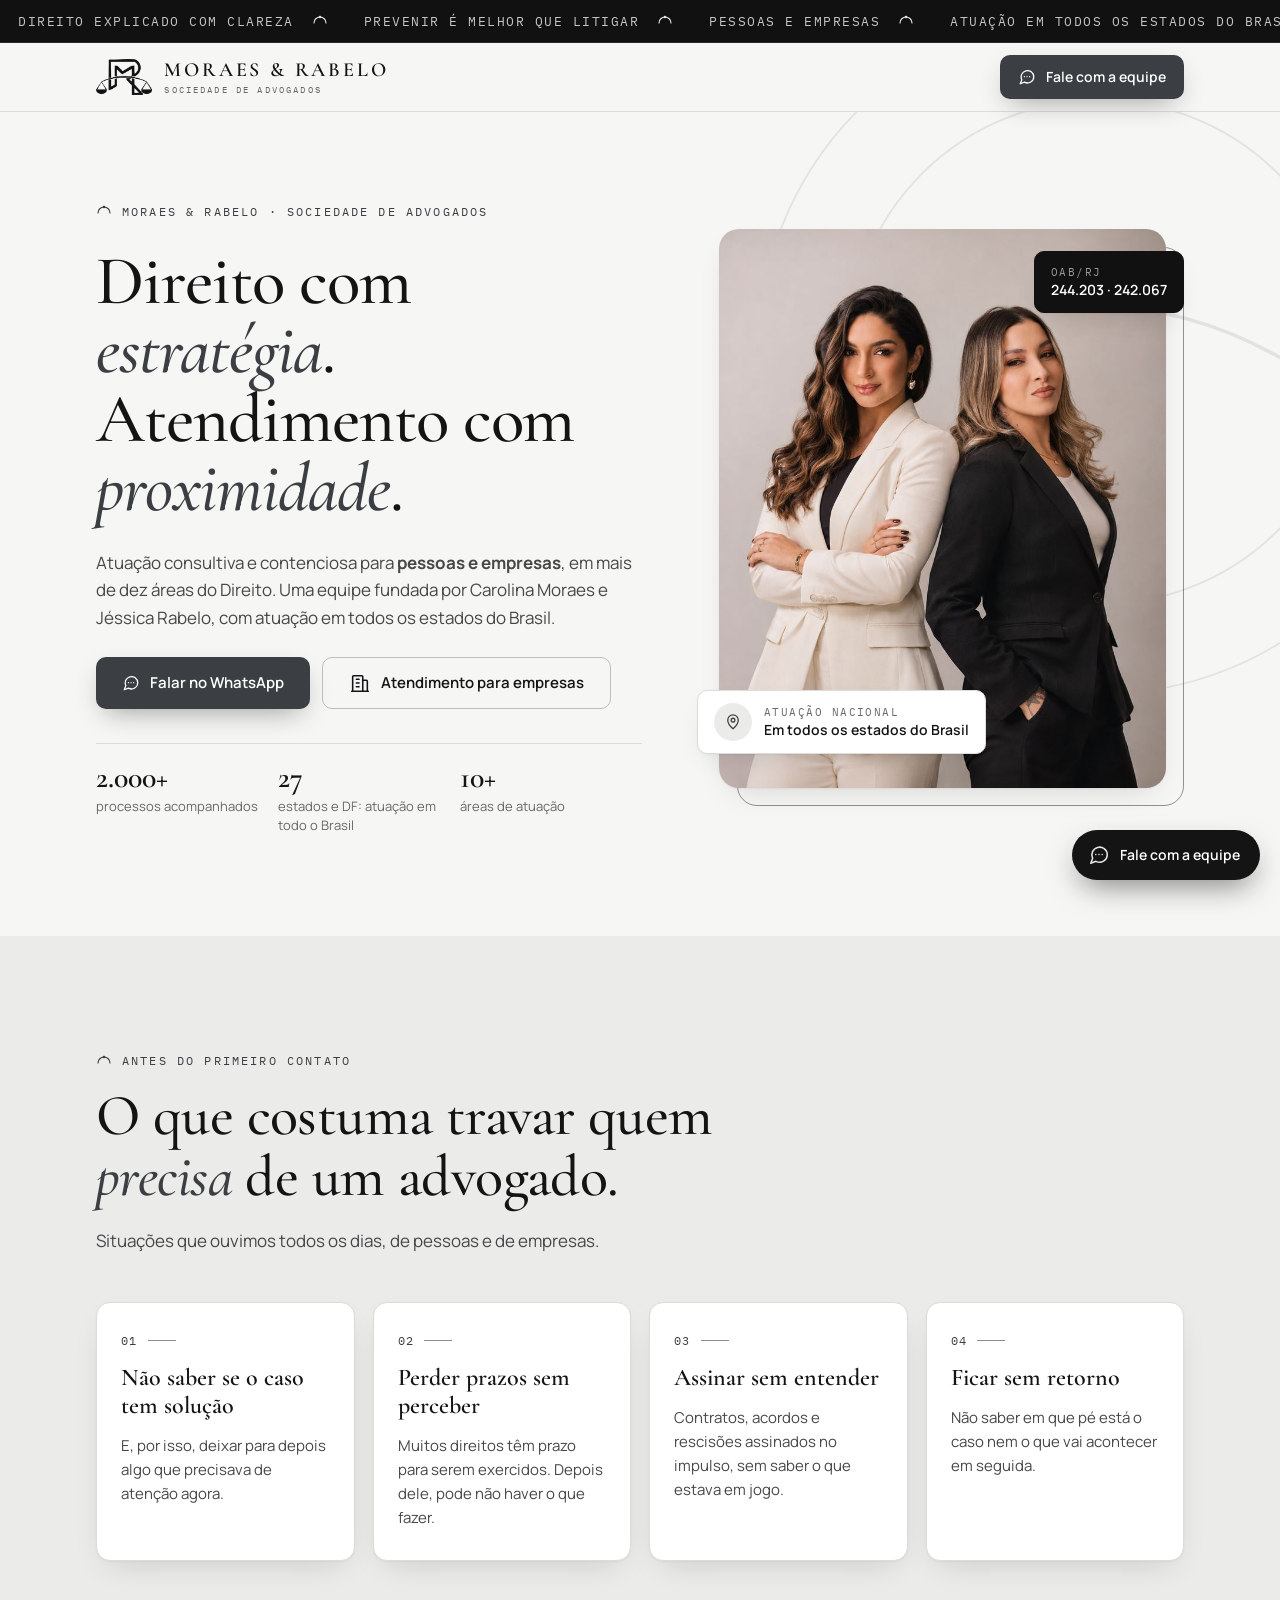
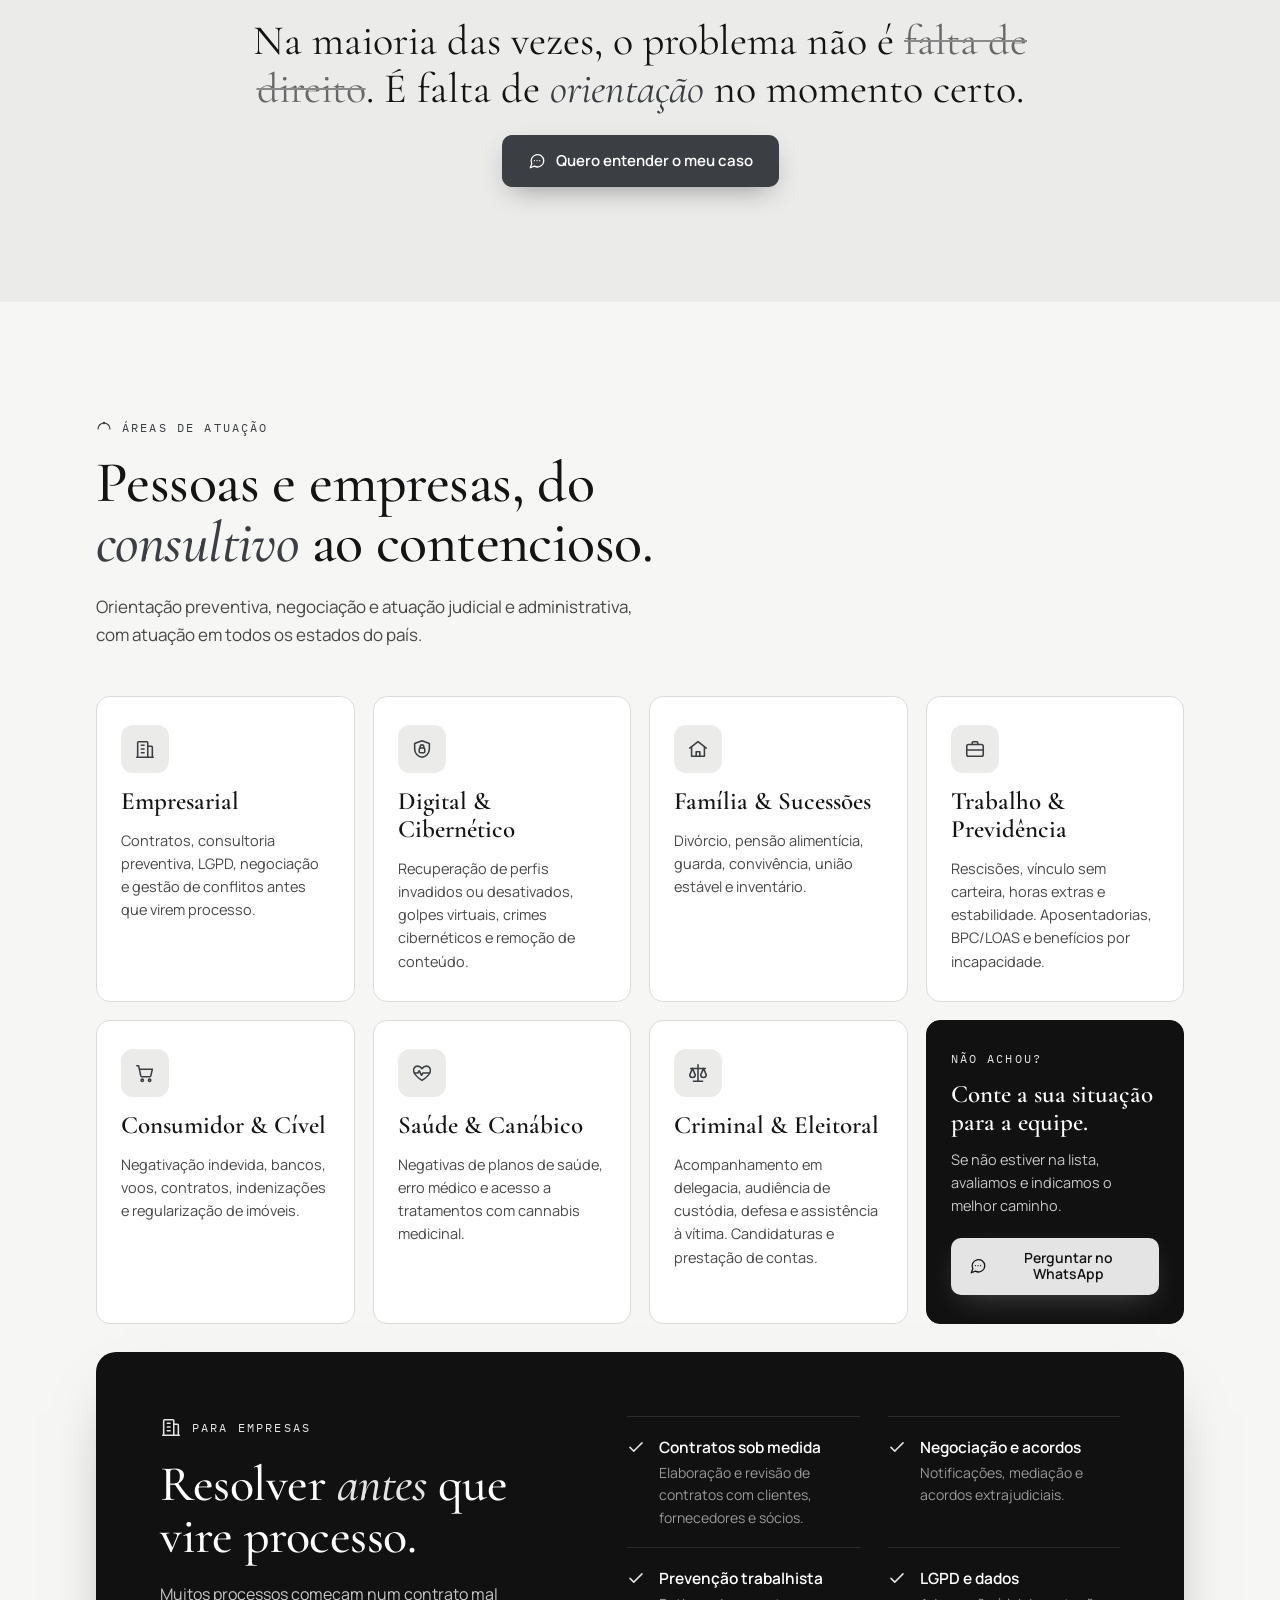
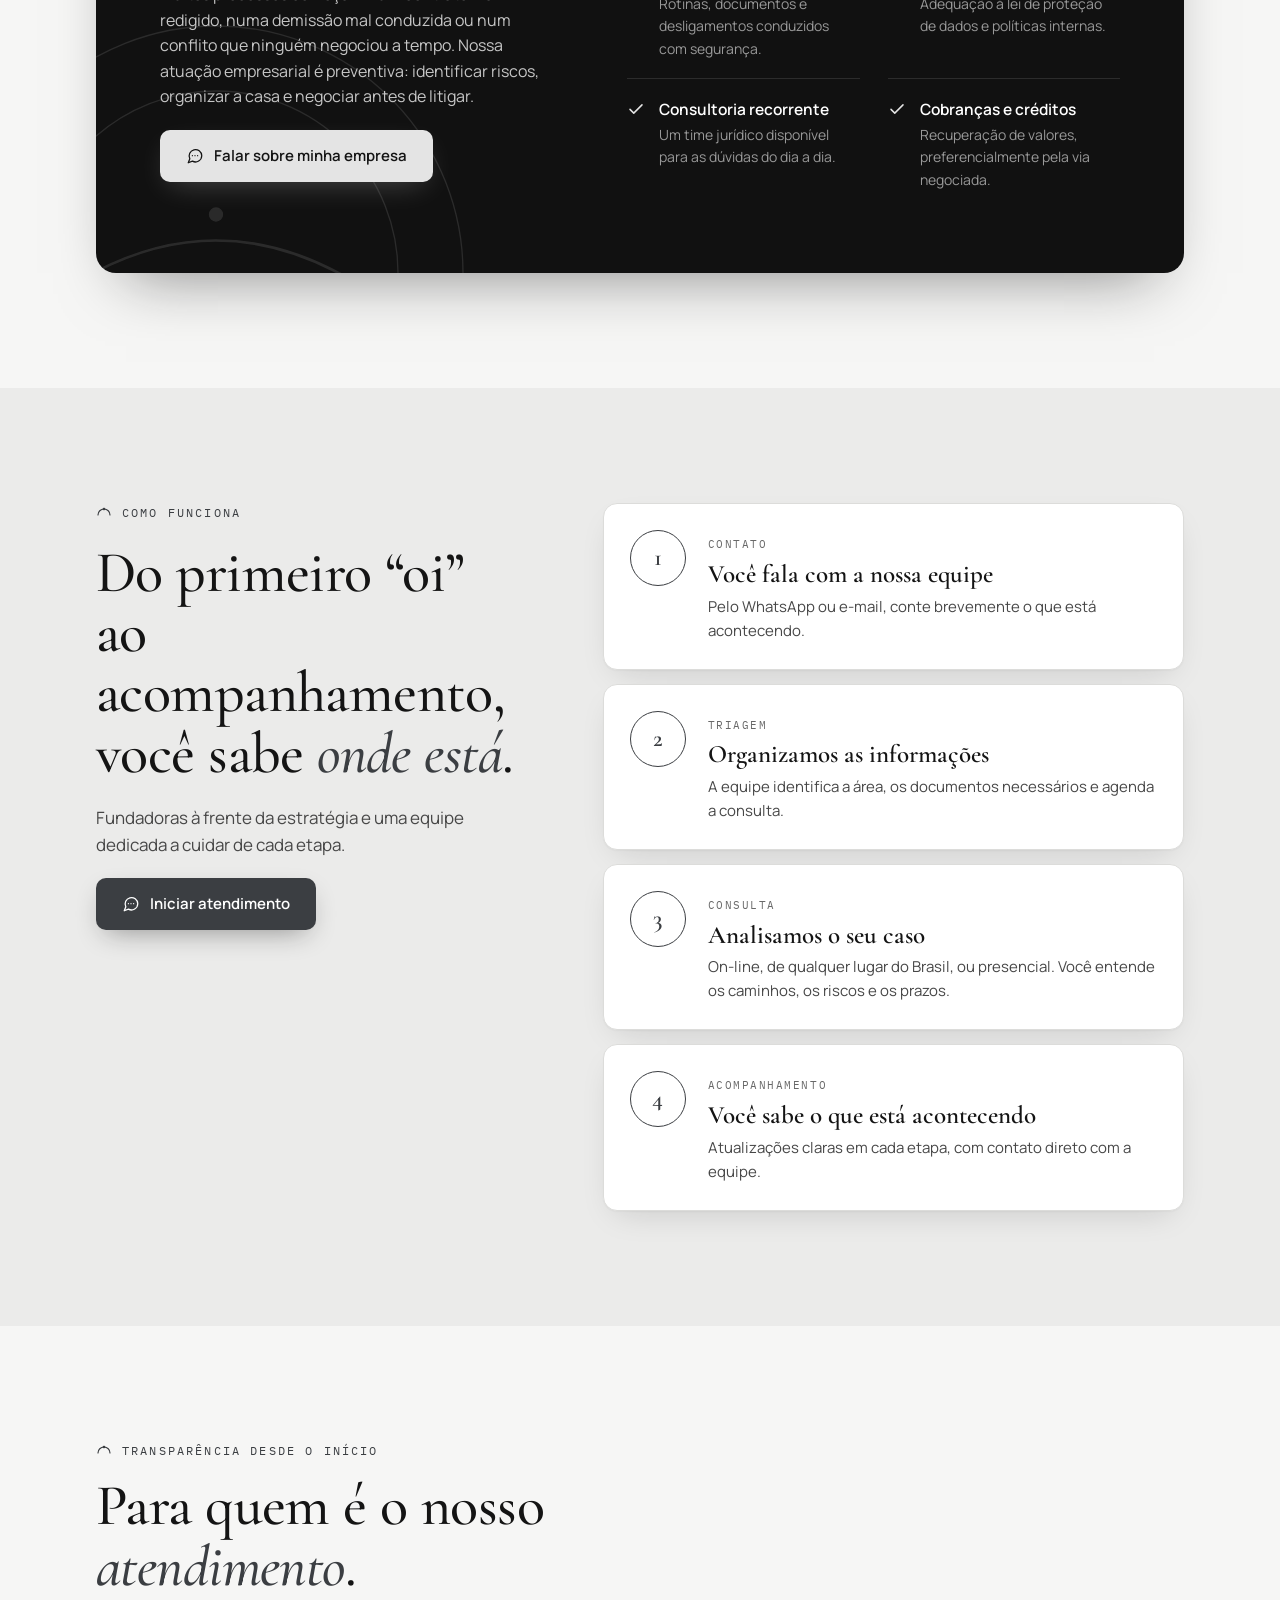
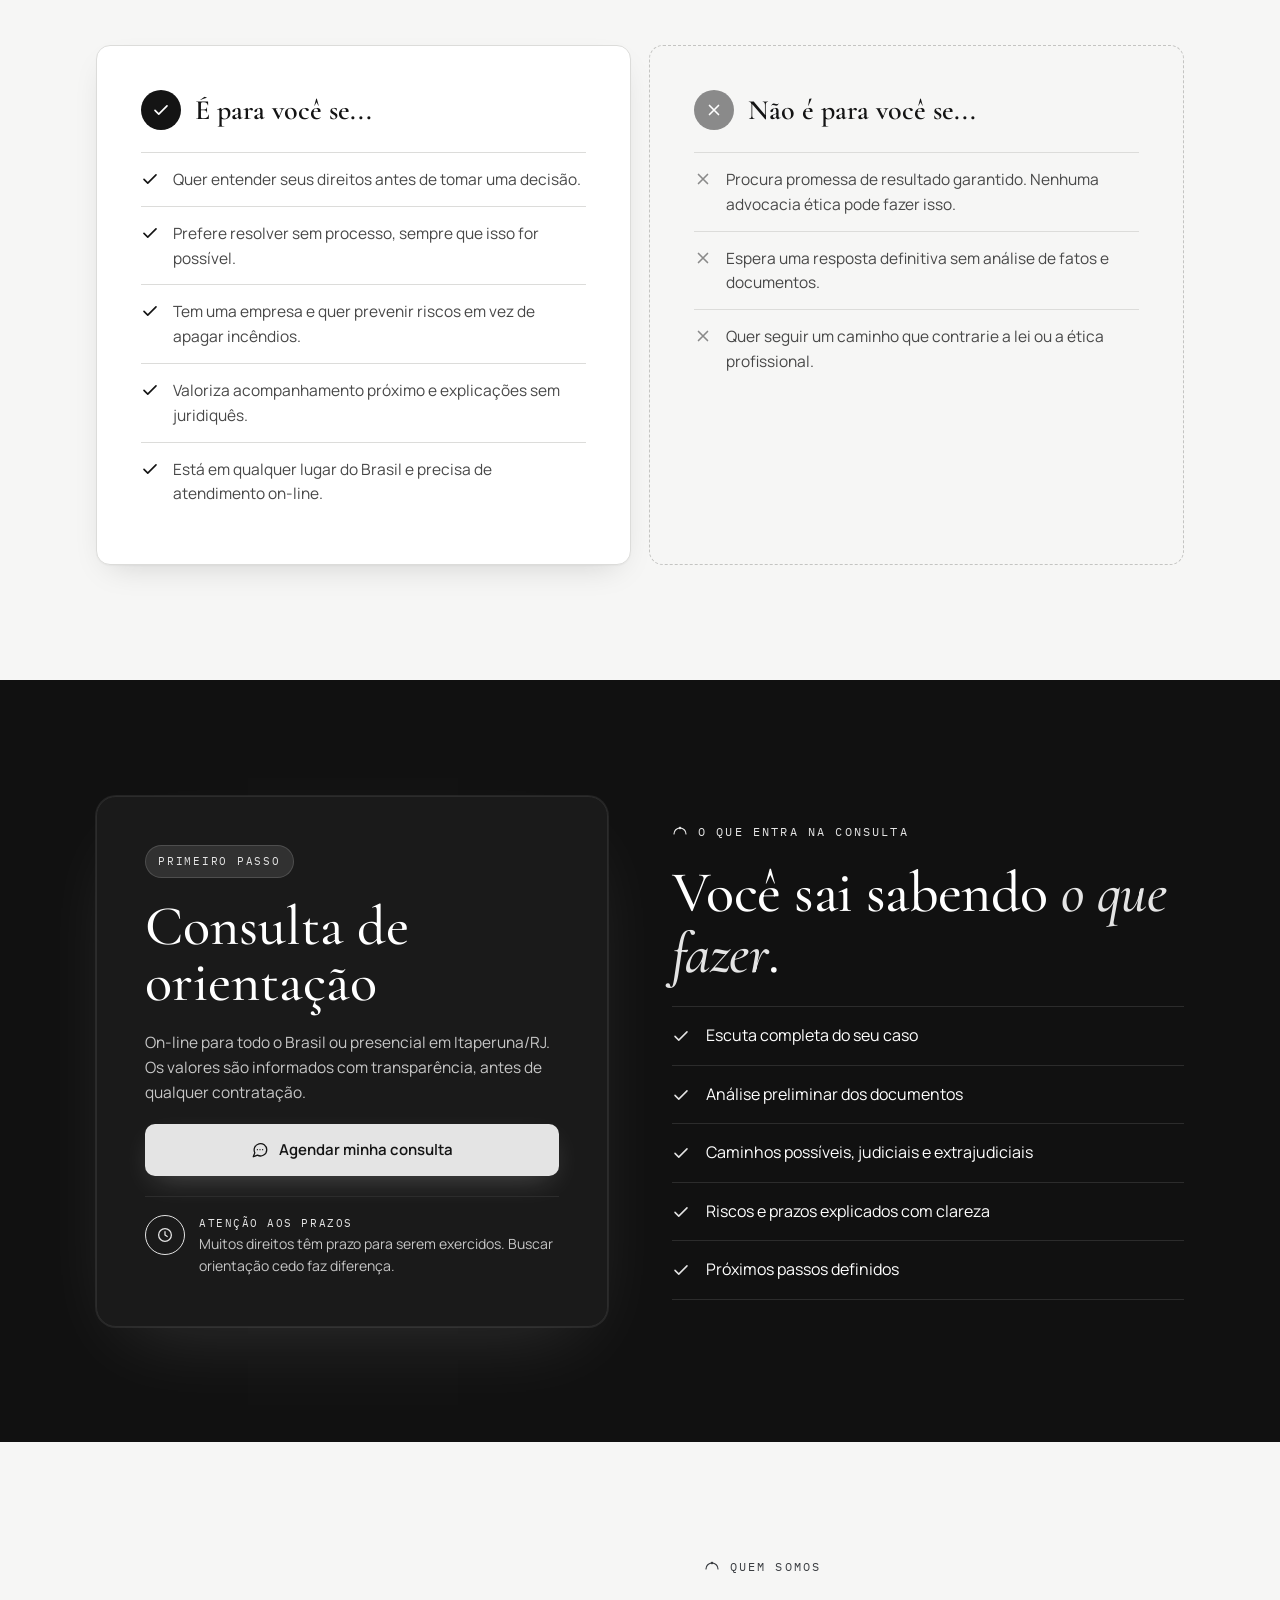
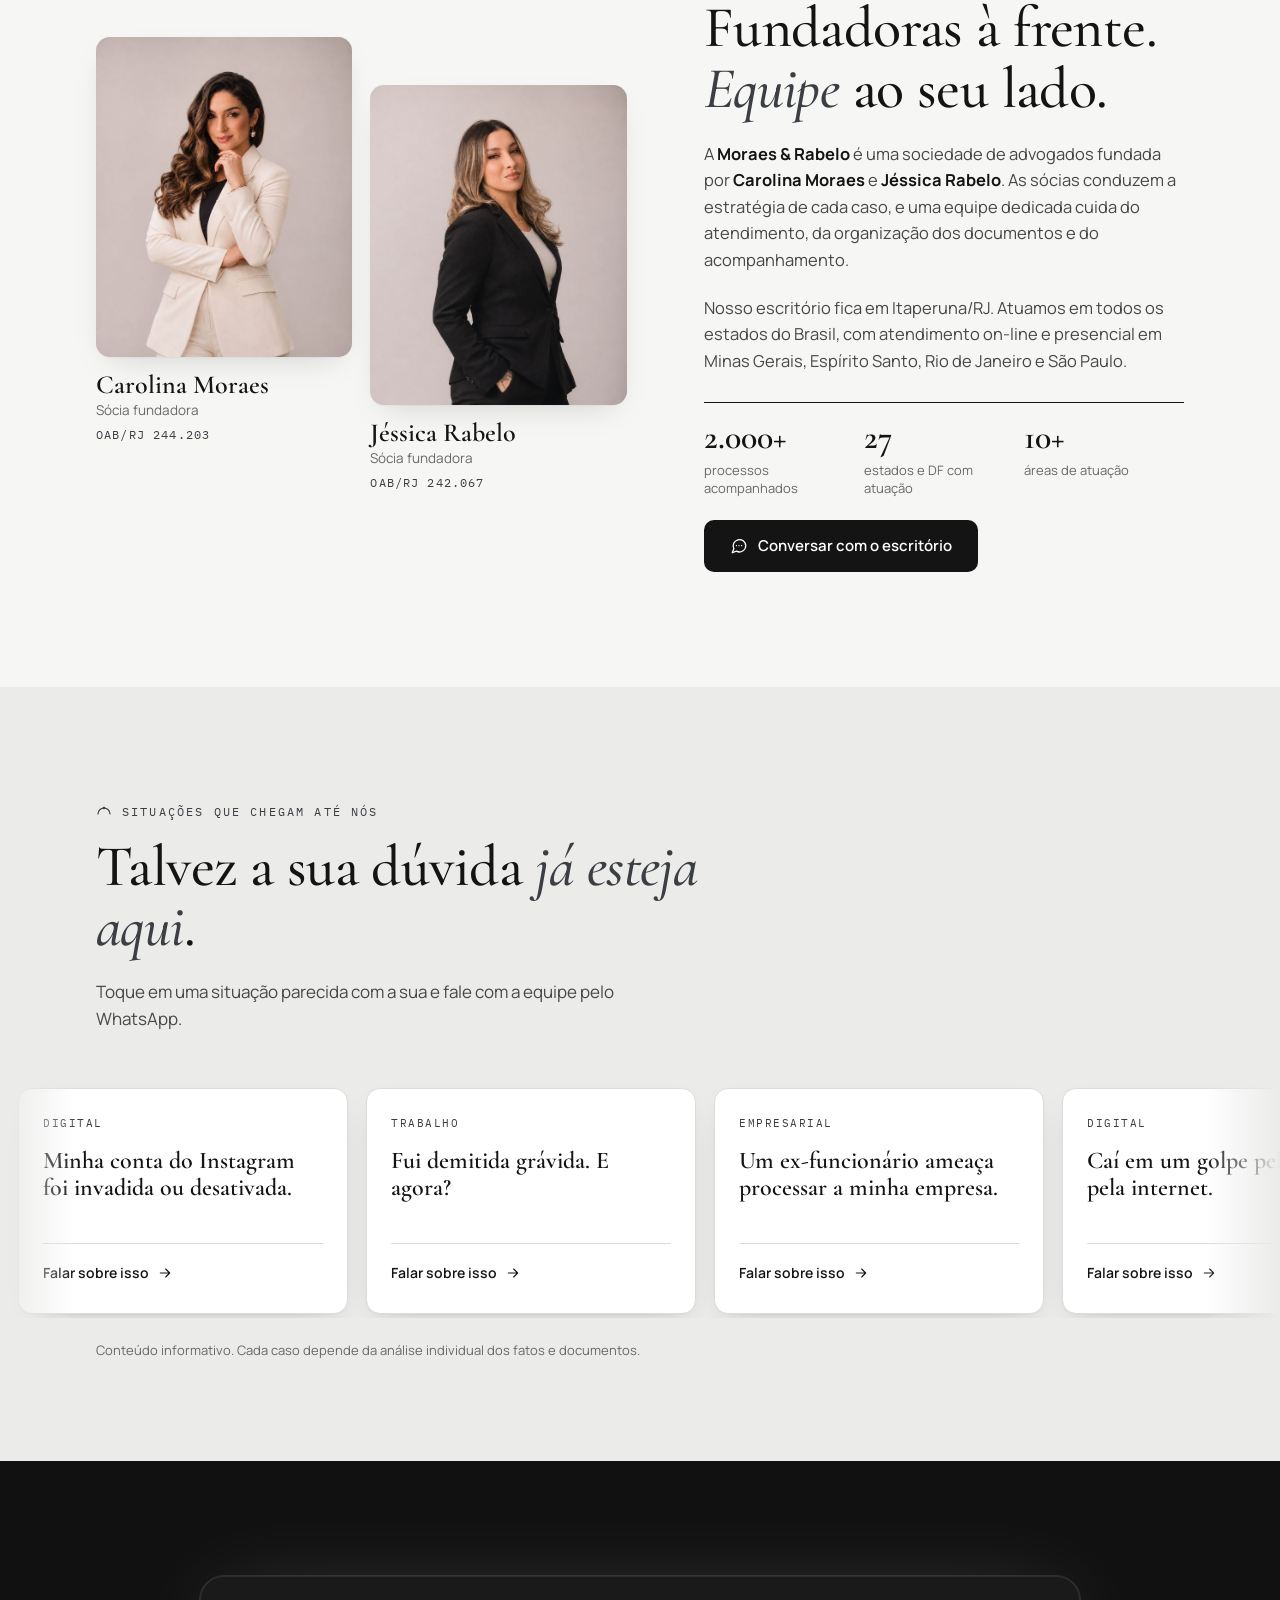
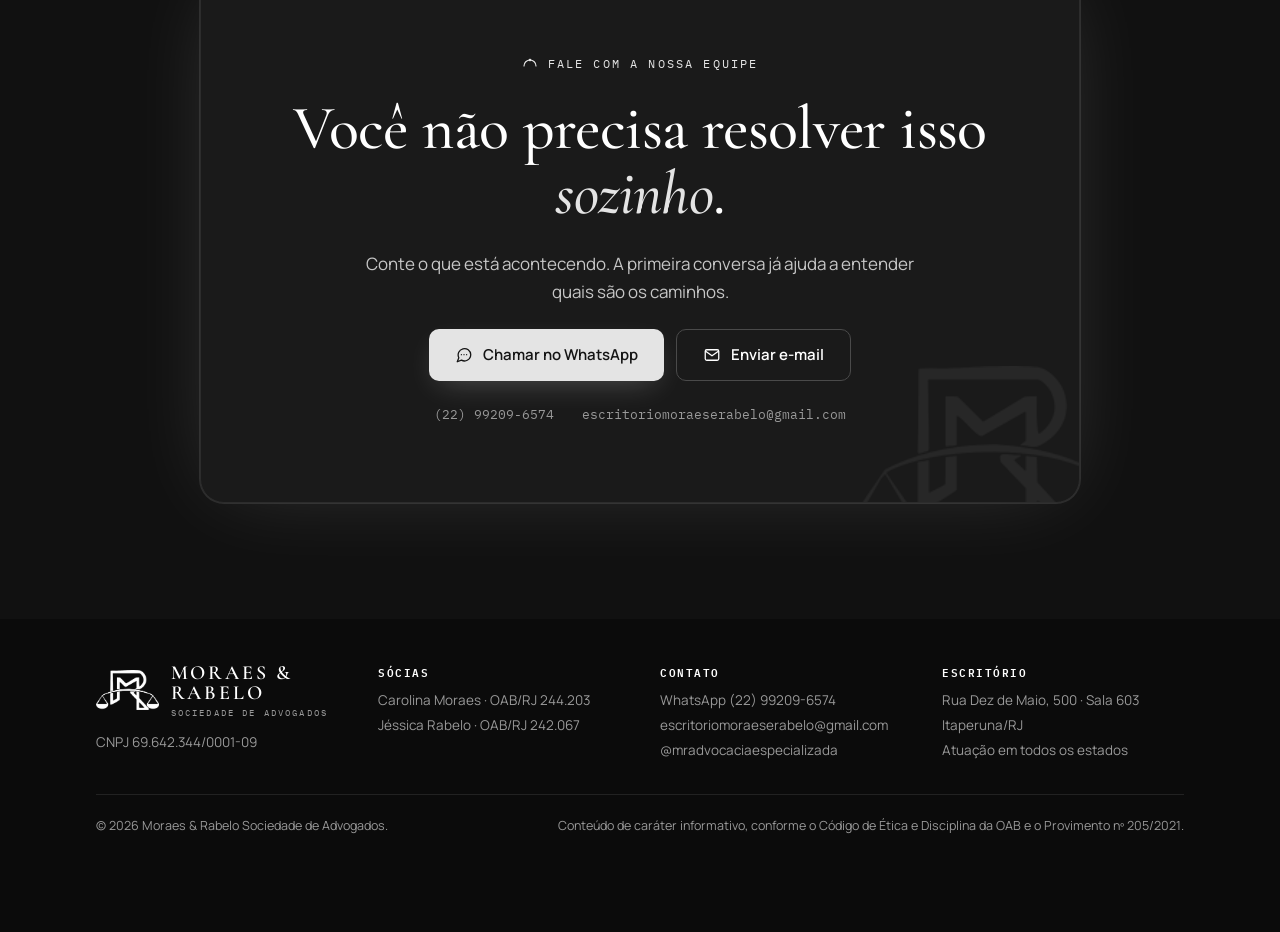
==== index.html @ f13d24ac "Landing page Moraes & Rabelo Co-Authored-By: Claude Opus 5.5 <noreply@anthropic.com> Claude-Session:" ====
<!DOCTYPE html>
<html lang="pt-BR">
<head>
<meta charset="utf-8">
<meta name="viewport" content="width=device-width, initial-scale=1">
<title>Moraes &amp; Rabelo | Sociedade de Advogados</title>
<meta name="description" content="Moraes &amp; Rabelo Sociedade de Advogados. Atua&#231;&#227;o consultiva e contenciosa para pessoas e empresas. Atendimento on-line em todo o Brasil e presencial em MG, ES, RJ e SP.">
</head>
<body style="margin:0">
<!-- =====================================================================
     MORAES &amp; RABELO | LANDING PAGE
     Para WordPress / Elementor: copie DAQUI (a partir do <link> abaixo)
     AT&#201; O FIM do </div> marcado como "FIM DA LANDING" e cole num bloco
     "HTML personalizado". Tudo est&#225; isolado dentro de .mr para n&#227;o
     conflitar com o tema do site. Sem JavaScript.
     ===================================================================== -->
<link rel="preconnect" href="https://fonts.googleapis.com">
<link rel="preconnect" href="https://fonts.gstatic.com" crossorigin>
<link rel="stylesheet" href="https://fonts.googleapis.com/css2?family=Cormorant+Garamond:ital,wght@0,500;0,600;1,500;1,600&amp;family=Manrope:wght@400;500;600;700&amp;family=IBM+Plex+Mono:wght@400;500&amp;display=swap">
<style>
/* ---------- SISTEMA VISUAL ---------- */
.mr{
  --bg:#F6F6F5; --bg2:#EBEBEA; --dark:#111111; --dark2:#1A1A1A; --line:#DCDCDA; --line-d:#2C2C2C;
  --ac:#3B3E42; --ac-h:#1C1D1F; --ac-d:#E4E4E4; --ac-dh:#FFFFFF;
  --t1:#141414; --t2:#474747; --t3:#686868; --d1:#FFFFFF; --d2:#C6C6C6; --d3:#999999;
  --ok:#141414; --no:#8A8A8A;
  --fd:'Cormorant Garamond', Georgia, 'Times New Roman', serif;
  --fs:'Manrope', 'Segoe UI', system-ui, sans-serif;
  --fm:'IBM Plex Mono', ui-monospace, 'Courier New', monospace;
  --r:14px; --r-s:10px;
  --sh:0 1px 2px rgba(17,17,17,.04), 0 12px 32px -14px rgba(17,17,17,.18);
  font-family:var(--fs); color:var(--t1); background:var(--bg);
  line-height:1.6; -webkit-font-smoothing:antialiased; overflow-x:clip;
}
.mr *,.mr *::before,.mr *::after{box-sizing:border-box}
.mr img{max-width:100%; height:auto; display:block}
.mr h1,.mr h2,.mr h3,.mr p,.mr ul,.mr ol,.mr figure{margin:0; padding:0}
.mr ul,.mr ol{list-style:none}
.mr a{color:inherit; text-decoration:none}
.mr .wrap{max-width:1200px; margin:0 auto; padding:0 clamp(20px,5vw,56px)}
.mr .sec{padding:clamp(72px,9vw,120px) 0; position:relative}
.mr .bg2{background:var(--bg2)}
.mr .dk{background:var(--dark); color:var(--d1)}
.mr .eyebrow{font-family:var(--fm); font-size:12px; letter-spacing:.18em; text-transform:uppercase; color:var(--ac); display:inline-flex; align-items:center; gap:10px}
.mr .dk .eyebrow{color:var(--ac-d)}
.mr .eyebrow svg{flex:none}
.mr .h2{font-family:var(--fd); font-weight:500; font-size:clamp(36px,4.6vw,58px); line-height:1.04; letter-spacing:-.01em}
.mr .hl{color:var(--ac); font-style:italic}
.mr .dk .hl{color:var(--ac-d)}
.mr .lead{font-size:17px; color:var(--t2); max-width:560px}
.mr .dk .lead{color:var(--d2)}
.mr .head{display:flex; flex-wrap:wrap; justify-content:space-between; align-items:flex-end; gap:20px 40px; margin-bottom:48px}
.mr .head > div{display:flex; flex-direction:column; gap:16px; max-width:680px}

/* botoes */
.mr .btn{display:inline-flex; align-items:center; justify-content:center; gap:10px; min-height:52px; padding:14px 26px; border-radius:var(--r-s); font-family:var(--fs); font-weight:600; font-size:15px; line-height:1.2; transition:background .25s, box-shadow .25s, transform .25s, color .25s, border-color .25s; cursor:pointer; text-align:center}
.mr .btn svg{flex:none}
.mr .btn-p{background:var(--ac); color:#fff; box-shadow:0 10px 28px -10px rgba(17,17,17,.45)}
.mr .btn-p:hover{background:var(--ac-h); color:#fff; box-shadow:0 14px 36px -10px rgba(17,17,17,.6); transform:translateY(-1px)}
.mr .btn-o{border:1px solid #BDBDBB; color:var(--t1); background:transparent}
.mr .btn-o:hover{border-color:var(--t1); background:rgba(17,17,17,.04)}
.mr .dk .btn-o{border-color:#4A4A4A; color:var(--d1)}
.mr .dk .btn-o:hover{border-color:var(--d1); background:rgba(255,255,255,.06)}
.mr .dk .btn-p{background:var(--ac-d); color:#141414; box-shadow:0 10px 30px -10px rgba(255,255,255,.25)}
.mr .dk .btn-p:hover{background:var(--ac-dh); color:#141414}
.mr .btn-dark{background:#141414; color:#fff}
.mr .biz .hl,.mr .biz .eyebrow,.mr .ar-hi .eyebrow{color:var(--ac-d)}
.mr .biz .btn-p,.mr .ar-hi .btn-p{background:var(--ac-d); color:#141414; box-shadow:0 10px 30px -10px rgba(255,255,255,.25)}
.mr .biz .btn-p:hover,.mr .ar-hi .btn-p:hover{background:#FFFFFF; color:#141414}
.mr .btn-dark:hover{background:#2A2A2A; color:#fff}

/* revelar ao rolar (CSS puro; sem suporte = aparece normal) */
@keyframes mrUp{from{opacity:0; transform:translateY(26px)} to{opacity:1; transform:none}}
@supports (animation-timeline: view()){
  .mr .rv{animation:mrUp linear both; animation-timeline:view(); animation-range:entry 0% cover 22%}
}
@media (prefers-reduced-motion: reduce){
  .mr .rv{animation:none !important}
  .mr .mq-track,.mr .car-track{animation:none !important}
}

/* ---------- 1. MARQUEE ---------- */
.mr .mq{background:var(--dark); color:var(--d2); overflow:hidden; border-bottom:1px solid var(--line-d)}
.mr .mq-track{display:flex; width:max-content; animation:mrScroll 42s linear infinite}
.mr .mq:hover .mq-track{animation-play-state:paused}
.mr .mq-item{display:inline-flex; align-items:center; gap:18px; padding:11px 18px; font-family:var(--fm); font-size:12.5px; letter-spacing:.12em; text-transform:uppercase; white-space:nowrap}
.mr .mq-item svg{color:var(--ac-d)}
@keyframes mrScroll{from{transform:translateX(0)} to{transform:translateX(-50%)}}

/* ---------- 2. NAV ---------- */
.mr .nav{position:sticky; top:0; z-index:50; background:rgba(246,246,245,.92); -webkit-backdrop-filter:saturate(1.2) blur(10px); backdrop-filter:saturate(1.2) blur(10px); border-bottom:1px solid var(--line)}
.mr .nav .wrap{display:flex; align-items:center; justify-content:space-between; gap:16px; padding-top:12px; padding-bottom:12px}
.mr .brand{display:flex; align-items:center; gap:12px}
.mr .brand img{height:36px; width:auto}
.mr .brand-t{display:flex; flex-direction:column; line-height:1}
.mr .brand-t b{font-family:var(--fd); font-weight:600; font-size:20px; letter-spacing:.14em}
.mr .brand-t small{font-family:var(--fm); font-size:9px; letter-spacing:.24em; color:var(--t3); margin-top:5px; text-transform:uppercase}
.mr .nav .btn{min-height:44px; padding:10px 18px; font-size:14px}

/* ---------- 3. HERO ---------- */
.mr .hero{padding:clamp(48px,7vw,96px) 0 clamp(64px,8vw,110px); position:relative; overflow:hidden}
.mr .hero-arc{position:absolute; right:-180px; top:-120px; width:720px; height:720px; color:var(--ac); opacity:.10; pointer-events:none}
.mr .hero-g{display:grid; grid-template-columns:minmax(0,1.08fr) minmax(0,.92fr); gap:clamp(40px,6vw,80px); align-items:center}
.mr .hero-txt{display:flex; flex-direction:column; gap:26px}
.mr .h1{font-family:var(--fd); font-weight:500; font-size:clamp(44px,5.4vw,76px); line-height:1; letter-spacing:-.015em}
.mr .hero-btns{display:flex; flex-wrap:wrap; gap:12px}
.mr .stats{display:grid; grid-template-columns:repeat(3,minmax(0,1fr)); gap:0; border-top:1px solid var(--line); margin-top:8px}
.mr .stat{padding:18px 16px 0 0; display:flex; flex-direction:column; gap:4px}
.mr .stat b{font-family:var(--fd); font-weight:600; font-size:30px; line-height:1.05}
.mr .stat span{font-size:13px; color:var(--t3); line-height:1.4}
.mr .hero-ph{position:relative; padding:0 18px 18px 0}
.mr .hero-ph::before{content:''; position:absolute; inset:18px 0 0 18px; border:1px solid var(--ac); border-radius:calc(var(--r) + 6px); opacity:.55}
.mr .hero-ph img{position:relative; width:100%; aspect-ratio:4/5; object-fit:cover; object-position:center 18%; border-radius:calc(var(--r) + 6px); box-shadow:var(--sh)}
.mr .badge{position:absolute; display:flex; align-items:center; gap:12px; background:#fff; border:1px solid var(--line); border-radius:var(--r-s); padding:12px 16px; box-shadow:var(--sh)}
.mr .badge-a{left:-22px; bottom:52px}
.mr .badge-b{right:0; top:22px; background:var(--dark); color:var(--d1); border-color:var(--dark)}
.mr .badge small{display:block; font-family:var(--fm); font-size:10.5px; letter-spacing:.14em; text-transform:uppercase; color:var(--t3)}
.mr .badge-b small{color:var(--d3)}
.mr .badge strong{display:block; font-size:14px; font-weight:600; line-height:1.35}
.mr .badge .ic{width:38px; height:38px; border-radius:50%; background:var(--bg2); color:var(--ac); display:grid; place-items:center; flex:none}

/* ---------- 4. DOR ---------- */
.mr .pain{display:grid; grid-template-columns:repeat(4,minmax(0,1fr)); gap:18px}
.mr .pain-c{background:#fff; border:1px solid var(--line); border-radius:var(--r); padding:28px 24px 30px; display:flex; flex-direction:column; gap:14px; box-shadow:var(--sh)}
.mr .num{font-family:var(--fm); font-size:12px; letter-spacing:.12em; color:var(--ac); display:inline-flex; align-items:center; gap:10px}
.mr .num::after{content:''; width:28px; height:1px; background:currentColor; opacity:.6}
.mr .pain-c h3{font-family:var(--fd); font-weight:600; font-size:24px; line-height:1.15}
.mr .pain-c p{font-size:15px; color:var(--t2)}
.mr .turn{margin-top:56px; text-align:center; display:flex; flex-direction:column; align-items:center; gap:22px}
.mr .turn p{font-family:var(--fd); font-size:clamp(28px,3.4vw,42px); line-height:1.15; max-width:860px}
.mr .turn p s{color:var(--t3); text-decoration-color:var(--no); text-decoration-thickness:2px}

/* ---------- 5. SOLUCAO / AREAS ---------- */
.mr .areas{display:grid; grid-template-columns:repeat(4,minmax(0,1fr)); gap:18px}
.mr .ar{background:#fff; border:1px solid var(--line); border-radius:var(--r); padding:28px 24px; display:flex; flex-direction:column; gap:14px; transition:border-color .25s, transform .25s, box-shadow .25s}
.mr .ar:hover{border-color:var(--ac); transform:translateY(-3px); box-shadow:var(--sh)}
.mr .ar .ic{width:48px; height:48px; border-radius:12px; background:var(--bg2); color:var(--ac); display:grid; place-items:center}
.mr .ar h3{font-family:var(--fd); font-weight:600; font-size:25px; line-height:1.12}
.mr .ar p{font-size:14.5px; color:var(--t2)}
.mr .ar-hi{background:var(--dark); color:var(--d1); border-color:var(--dark); justify-content:space-between}
.mr .ar-hi p{color:var(--d2)}
.mr .ar-hi .btn{margin-top:6px; min-height:46px; padding:12px 18px; font-size:14px}
/* empresas */
.mr .biz{margin-top:28px; background:var(--dark); color:var(--d1); border-radius:calc(var(--r) + 6px); padding:clamp(32px,5vw,64px); display:grid; grid-template-columns:minmax(0,.9fr) minmax(0,1.1fr); gap:clamp(32px,5vw,64px); position:relative; overflow:hidden; box-shadow:0 30px 60px -30px rgba(17,17,17,.5)}
.mr .biz-arc{position:absolute; left:-140px; bottom:-260px; width:520px; height:520px; color:var(--ac-d); opacity:.12; pointer-events:none}
.mr .biz-l{display:flex; flex-direction:column; gap:20px; position:relative}
.mr .biz-l .h2{font-size:clamp(34px,4vw,50px)}
.mr .biz-l p{color:var(--d2); font-size:16px}
.mr .biz-list{display:grid; grid-template-columns:repeat(2,minmax(0,1fr)); gap:0 28px; position:relative; align-content:center}
.mr .biz-list li{display:flex; gap:14px; padding:18px 0; border-top:1px solid var(--line-d)}
.mr .biz-list li svg{color:var(--ac-d); flex:none; margin-top:3px}
.mr .biz-list b{display:block; font-weight:600; font-size:15.5px}
.mr .biz-list span{display:block; font-size:14px; color:var(--d3); margin-top:2px}

/* ---------- 6. COMO FUNCIONA ---------- */
.mr .how-g{display:grid; grid-template-columns:minmax(0,.85fr) minmax(0,1.15fr); gap:clamp(40px,6vw,88px); align-items:start}
.mr .how-l{display:flex; flex-direction:column; gap:20px; position:sticky; top:110px}
.mr .steps{display:flex; flex-direction:column; gap:14px}
.mr .step{display:grid; grid-template-columns:auto minmax(0,1fr); gap:22px; background:#fff; border:1px solid var(--line); border-radius:var(--r); padding:26px 26px; box-shadow:var(--sh)}
.mr .step-n{width:56px; height:56px; border-radius:50%; border:1px solid var(--ac); color:var(--ac); display:grid; place-items:center; font-family:var(--fd); font-size:24px; font-weight:600; position:relative}
.mr .step-tag{font-family:var(--fm); font-size:11px; letter-spacing:.14em; text-transform:uppercase; color:var(--t3)}
.mr .step h3{font-family:var(--fd); font-weight:600; font-size:25px; line-height:1.15; margin:4px 0 6px}
.mr .step p{font-size:15px; color:var(--t2)}

/* ---------- 7. PRA QUEM E ---------- */
.mr .fit{display:grid; grid-template-columns:repeat(2,minmax(0,1fr)); gap:18px}
.mr .fit-c{border-radius:var(--r); padding:clamp(28px,4vw,44px); display:flex; flex-direction:column; gap:22px}
.mr .fit-y{background:#fff; border:1px solid var(--line); box-shadow:var(--sh)}
.mr .fit-n{background:transparent; border:1px dashed #C4C4C2}
.mr .fit-h{display:flex; align-items:center; gap:14px; font-family:var(--fd); font-weight:600; font-size:28px; line-height:1.1}
.mr .dot{width:40px; height:40px; border-radius:50%; display:grid; place-items:center; flex:none; color:#fff}
.mr .dot-y{background:var(--ok)}
.mr .dot-n{background:var(--no)}
.mr .fit ul{display:flex; flex-direction:column}
.mr .fit li{display:flex; gap:14px; padding:14px 0; border-top:1px solid var(--line); font-size:15.5px; color:var(--t2)}
.mr .fit li svg{flex:none; margin-top:3px}
.mr .fit-y li svg{color:var(--ok)}
.mr .fit-n li svg{color:var(--no)}
.mr .fit-n li{color:var(--t2)}

/* ---------- 8. PRIMEIRA CONSULTA ---------- */
.mr .offer{display:grid; grid-template-columns:minmax(0,1fr) minmax(0,1fr); gap:clamp(28px,5vw,64px); align-items:center}
.mr .card-o{background:var(--dark2); border:1px solid var(--line-d); border-radius:calc(var(--r) + 6px); padding:clamp(30px,4vw,48px); display:flex; flex-direction:column; gap:20px; position:relative; box-shadow:0 0 0 1px rgba(255,255,255,.08), 0 30px 80px -30px rgba(255,255,255,.14)}
.mr .tag{align-self:flex-start; font-family:var(--fm); font-size:11px; letter-spacing:.16em; text-transform:uppercase; background:rgba(255,255,255,.10); color:var(--ac-d); border:1px solid rgba(255,255,255,.14); padding:7px 12px; border-radius:999px}
.mr .card-o .val{font-family:var(--fd); font-weight:500; font-size:clamp(40px,4.6vw,56px); line-height:1}
.mr .card-o p{color:var(--d2); font-size:15.5px}
.mr .card-o .btn{width:100%}
.mr .seal{display:flex; gap:14px; align-items:flex-start; border-top:1px solid var(--line-d); padding-top:18px}
.mr .seal .ic{width:40px; height:40px; border-radius:50%; border:1px solid var(--ac-d); color:var(--ac-d); display:grid; place-items:center; flex:none}
.mr .seal small{display:block; font-family:var(--fm); font-size:11px; letter-spacing:.14em; text-transform:uppercase; color:var(--ac-d)}
.mr .seal span{display:block; font-size:14px; color:var(--d2)}
.mr .inc{display:flex; flex-direction:column; gap:22px}
.mr .inc ul li{display:flex; gap:16px; align-items:flex-start; padding:16px 0; border-top:1px solid var(--line-d); font-size:16px; color:var(--d1)}
.mr .inc ul li:last-child{border-bottom:1px solid var(--line-d)}
.mr .inc ul li svg{color:var(--ac-d); flex:none; margin-top:4px}

/* ---------- 9. SOBRE ---------- */
.mr .about{display:grid; grid-template-columns:minmax(0,1.05fr) minmax(0,.95fr); gap:clamp(40px,6vw,80px); align-items:center}
.mr .founders{display:grid; grid-template-columns:repeat(2,minmax(0,1fr)); gap:18px}
.mr .fd{display:flex; flex-direction:column; gap:14px}
.mr .fd img{width:100%; aspect-ratio:4/5; object-fit:cover; object-position:center 15%; border-radius:var(--r); box-shadow:var(--sh); background:var(--bg2)}
.mr .fd:nth-child(2){margin-top:48px}
.mr .fd b{font-family:var(--fd); font-weight:600; font-size:26px; line-height:1.1; display:block}
.mr .fd span{font-size:13.5px; color:var(--t3); display:block}
.mr .fd em{font-style:normal; font-family:var(--fm); font-size:11.5px; letter-spacing:.1em; color:var(--ac); display:block; margin-top:4px}
.mr .about-t{display:flex; flex-direction:column; gap:22px}
.mr .about-t p{color:var(--t2); font-size:16.5px}
.mr .about-t p strong{color:var(--t1)}
.mr .nums{display:grid; grid-template-columns:repeat(3,minmax(0,1fr)); border-top:1px solid var(--t1); margin-top:6px}
.mr .nums div{padding:18px 12px 0 0}
.mr .nums b{font-family:var(--fd); font-weight:600; font-size:34px; line-height:1; display:block}
.mr .nums span{font-size:13px; color:var(--t3); display:block; margin-top:6px; line-height:1.4}

/* ---------- 10. CARROSSEL SITUACOES ---------- */
.mr .car{overflow:hidden; padding:8px 0 4px; -webkit-mask-image:linear-gradient(90deg,transparent,#000 6%,#000 94%,transparent); mask-image:linear-gradient(90deg,transparent,#000 6%,#000 94%,transparent)}
.mr .car-track{display:flex; gap:18px; width:max-content; animation:mrScroll 70s linear infinite; padding-left:18px}
.mr .car:hover .car-track{animation-play-state:paused}
.mr .q{width:330px; flex:none; background:#fff; border:1px solid var(--line); border-radius:var(--r); padding:26px 24px; display:flex; flex-direction:column; gap:14px; box-shadow:var(--sh)}
.mr .q-tag{font-family:var(--fm); font-size:11px; letter-spacing:.14em; text-transform:uppercase; color:var(--ac)}
.mr .q h3{font-family:var(--fd); font-weight:600; font-size:24px; line-height:1.15; flex-grow:1}
.mr .q a{display:inline-flex; align-items:center; gap:8px; font-weight:600; font-size:14px; padding-top:14px; border-top:1px solid var(--line); min-height:44px; color:var(--t1); transition:color .2s}
.mr .q a:hover{color:var(--ac)}
.mr .note{font-size:13px; color:var(--t3); margin-top:22px}

/* ---------- 11. CTA FINAL ---------- */
.mr .final{position:relative}
.mr .final-c{max-width:880px; margin:0 auto; text-align:center; background:var(--dark2); border:1px solid var(--line-d); border-radius:24px; padding:clamp(40px,6vw,80px) clamp(24px,5vw,72px); display:flex; flex-direction:column; align-items:center; gap:24px; position:relative; overflow:hidden; box-shadow:0 0 0 1px rgba(255,255,255,.10), 0 0 90px -20px rgba(255,255,255,.16)}
.mr .final-c .wm{position:absolute; right:-40px; bottom:-30px; width:260px; opacity:.06; pointer-events:none}
.mr .final-c .h2{font-size:clamp(38px,5vw,62px)}
.mr .final-c .lead{margin:0 auto}
.mr .final-btns{display:flex; flex-wrap:wrap; justify-content:center; gap:12px}
.mr .contacts{display:flex; flex-wrap:wrap; justify-content:center; gap:8px 28px; font-family:var(--fm); font-size:13px; color:var(--d3)}
.mr .contacts a:hover{color:var(--d1)}

/* ---------- 12. RODAPE ---------- */
.mr .ft{background:#0B0B0B; color:var(--d3); padding:44px 0 96px; font-size:13.5px; line-height:1.7}
.mr .ft-g{display:grid; grid-template-columns:repeat(auto-fit,minmax(210px,1fr)); gap:28px 40px}
.mr .ft .brand img{height:40px}
.mr .ft .brand-t b{color:var(--d1)}
.mr .ft .brand-t small{color:var(--d3)}
.mr .ft-c{display:flex; flex-direction:column; gap:2px}
.mr .ft-c strong{color:var(--d1); font-weight:600; font-family:var(--fm); font-size:11px; letter-spacing:.14em; text-transform:uppercase; margin-bottom:6px}
.mr .ft a:hover{color:var(--d1)}
.mr .ft-b{border-top:1px solid #222; margin-top:32px; padding-top:20px; display:flex; flex-wrap:wrap; justify-content:space-between; gap:10px 28px; font-size:12.5px}

/* ---------- BOTAO FLUTUANTE ---------- */
.mr .float{position:fixed; right:20px; bottom:20px; z-index:60; display:inline-flex; align-items:center; gap:10px; background:#141414; color:#fff; border-radius:999px; padding:14px 20px 14px 16px; font-weight:600; font-size:14px; box-shadow:0 12px 30px -8px rgba(17,17,17,.55), 0 0 0 4px rgba(255,255,255,.18); transition:transform .25s, background .25s}
.mr .float:hover{transform:translateY(-2px); background:#2A2A2A; color:#fff}
.mr .float svg{color:var(--ac-d)}

/* ---------- RESPONSIVO ---------- */
@media (max-width:1024px){
  .mr .pain,.mr .areas{grid-template-columns:repeat(2,minmax(0,1fr))}
}
@media (max-width:900px){
  .mr .hero-g,.mr .biz,.mr .how-g,.mr .offer,.mr .about{grid-template-columns:minmax(0,1fr)}
  .mr .how-l{position:static}
  .mr .hero-ph{max-width:520px}
  .mr .badge-a{left:-6px}
}
@media (max-width:640px){
  .mr .pain,.mr .areas,.mr .fit,.mr .biz-list{grid-template-columns:minmax(0,1fr)}
  .mr .stats,.mr .nums{grid-template-columns:repeat(3,minmax(0,1fr))}
  .mr .stat b,.mr .nums b{font-size:24px}
  .mr .brand-t small{display:none}
  .mr .nav .btn span{display:none}
  .mr .hero-btns .btn{width:100%}
  .mr .badge{padding:10px 12px}
  .mr .badge-a{bottom:36px}
  .mr .badge strong{font-size:13px}
  .mr .fd:nth-child(2){margin-top:28px}
  .mr .q{width:280px}
  .mr .float{padding:14px}
  .mr .float span{display:none}
}
</style>

<div class="mr">

<!-- ================= 1. MARQUEE DE BORD&#213;ES ================= -->
<div class="mq" aria-label="Bord&#245;es do escrit&#243;rio">
  <div class="mq-track">
    <div style="display:flex"><span class="mq-item">Direito explicado com clareza<svg aria-hidden="true" width="16" height="16" viewBox="0 0 24 24" fill="none" stroke="currentColor" stroke-width="1.7" stroke-linecap="round" stroke-linejoin="round"><path d="M3 15a9 9 0 0 1 18 0"/><circle cx="12" cy="6" r="1.2" fill="currentColor"/></svg></span><span class="mq-item">Prevenir &#233; melhor que litigar<svg aria-hidden="true" width="16" height="16" viewBox="0 0 24 24" fill="none" stroke="currentColor" stroke-width="1.7" stroke-linecap="round" stroke-linejoin="round"><path d="M3 15a9 9 0 0 1 18 0"/><circle cx="12" cy="6" r="1.2" fill="currentColor"/></svg></span><span class="mq-item">Pessoas e empresas<svg aria-hidden="true" width="16" height="16" viewBox="0 0 24 24" fill="none" stroke="currentColor" stroke-width="1.7" stroke-linecap="round" stroke-linejoin="round"><path d="M3 15a9 9 0 0 1 18 0"/><circle cx="12" cy="6" r="1.2" fill="currentColor"/></svg></span><span class="mq-item">Atua&#231;&#227;o em todos os estados do Brasil<svg aria-hidden="true" width="16" height="16" viewBox="0 0 24 24" fill="none" stroke="currentColor" stroke-width="1.7" stroke-linecap="round" stroke-linejoin="round"><path d="M3 15a9 9 0 0 1 18 0"/><circle cx="12" cy="6" r="1.2" fill="currentColor"/></svg></span><span class="mq-item">+2.000 processos acompanhados<svg aria-hidden="true" width="16" height="16" viewBox="0 0 24 24" fill="none" stroke="currentColor" stroke-width="1.7" stroke-linecap="round" stroke-linejoin="round"><path d="M3 15a9 9 0 0 1 18 0"/><circle cx="12" cy="6" r="1.2" fill="currentColor"/></svg></span><span class="mq-item">&#201;tica, sigilo e transpar&#234;ncia<svg aria-hidden="true" width="16" height="16" viewBox="0 0 24 24" fill="none" stroke="currentColor" stroke-width="1.7" stroke-linecap="round" stroke-linejoin="round"><path d="M3 15a9 9 0 0 1 18 0"/><circle cx="12" cy="6" r="1.2" fill="currentColor"/></svg></span><span class="mq-item">Seu caso acompanhado de perto<svg aria-hidden="true" width="16" height="16" viewBox="0 0 24 24" fill="none" stroke="currentColor" stroke-width="1.7" stroke-linecap="round" stroke-linejoin="round"><path d="M3 15a9 9 0 0 1 18 0"/><circle cx="12" cy="6" r="1.2" fill="currentColor"/></svg></span><span class="mq-item">Presencial em MG &#183; ES &#183; RJ &#183; SP<svg aria-hidden="true" width="16" height="16" viewBox="0 0 24 24" fill="none" stroke="currentColor" stroke-width="1.7" stroke-linecap="round" stroke-linejoin="round"><path d="M3 15a9 9 0 0 1 18 0"/><circle cx="12" cy="6" r="1.2" fill="currentColor"/></svg></span></div>
    <div style="display:flex" aria-hidden="true"><span class="mq-item">Direito explicado com clareza<svg aria-hidden="true" width="16" height="16" viewBox="0 0 24 24" fill="none" stroke="currentColor" stroke-width="1.7" stroke-linecap="round" stroke-linejoin="round"><path d="M3 15a9 9 0 0 1 18 0"/><circle cx="12" cy="6" r="1.2" fill="currentColor"/></svg></span><span class="mq-item">Prevenir &#233; melhor que litigar<svg aria-hidden="true" width="16" height="16" viewBox="0 0 24 24" fill="none" stroke="currentColor" stroke-width="1.7" stroke-linecap="round" stroke-linejoin="round"><path d="M3 15a9 9 0 0 1 18 0"/><circle cx="12" cy="6" r="1.2" fill="currentColor"/></svg></span><span class="mq-item">Pessoas e empresas<svg aria-hidden="true" width="16" height="16" viewBox="0 0 24 24" fill="none" stroke="currentColor" stroke-width="1.7" stroke-linecap="round" stroke-linejoin="round"><path d="M3 15a9 9 0 0 1 18 0"/><circle cx="12" cy="6" r="1.2" fill="currentColor"/></svg></span><span class="mq-item">Atua&#231;&#227;o em todos os estados do Brasil<svg aria-hidden="true" width="16" height="16" viewBox="0 0 24 24" fill="none" stroke="currentColor" stroke-width="1.7" stroke-linecap="round" stroke-linejoin="round"><path d="M3 15a9 9 0 0 1 18 0"/><circle cx="12" cy="6" r="1.2" fill="currentColor"/></svg></span><span class="mq-item">+2.000 processos acompanhados<svg aria-hidden="true" width="16" height="16" viewBox="0 0 24 24" fill="none" stroke="currentColor" stroke-width="1.7" stroke-linecap="round" stroke-linejoin="round"><path d="M3 15a9 9 0 0 1 18 0"/><circle cx="12" cy="6" r="1.2" fill="currentColor"/></svg></span><span class="mq-item">&#201;tica, sigilo e transpar&#234;ncia<svg aria-hidden="true" width="16" height="16" viewBox="0 0 24 24" fill="none" stroke="currentColor" stroke-width="1.7" stroke-linecap="round" stroke-linejoin="round"><path d="M3 15a9 9 0 0 1 18 0"/><circle cx="12" cy="6" r="1.2" fill="currentColor"/></svg></span><span class="mq-item">Seu caso acompanhado de perto<svg aria-hidden="true" width="16" height="16" viewBox="0 0 24 24" fill="none" stroke="currentColor" stroke-width="1.7" stroke-linecap="round" stroke-linejoin="round"><path d="M3 15a9 9 0 0 1 18 0"/><circle cx="12" cy="6" r="1.2" fill="currentColor"/></svg></span><span class="mq-item">Presencial em MG &#183; ES &#183; RJ &#183; SP<svg aria-hidden="true" width="16" height="16" viewBox="0 0 24 24" fill="none" stroke="currentColor" stroke-width="1.7" stroke-linecap="round" stroke-linejoin="round"><path d="M3 15a9 9 0 0 1 18 0"/><circle cx="12" cy="6" r="1.2" fill="currentColor"/></svg></span></div>
  </div>
</div>

<!-- ================= 2. NAV FIXA ================= -->
<header class="nav">
  <div class="wrap">
    <a class="brand" href="#mr-topo" aria-label="Moraes &amp; Rabelo, in&#237;cio">
      <img src="[data-uri]" alt="" width="62" height="40">
      <span class="brand-t"><b>MORAES &amp; RABELO</b><small>Sociedade de Advogados</small></span>
    </a>
    <a class="btn btn-p" href="https://wa.me/5522992096574?text=Ol%C3%A1%21%20Vim%20pelo%20site%20da%20Moraes%20%26%20Rabelo%20e%20gostaria%20de%20falar%20com%20a%20equipe." target="_blank" rel="noopener" aria-label="Falar com a equipe pelo WhatsApp">
      <svg aria-hidden="true" width="18" height="18" viewBox="0 0 24 24" fill="none" stroke="currentColor" stroke-width="1.7" stroke-linecap="round" stroke-linejoin="round"><path d="M21 11.5a8.4 8.4 0 0 1-12.4 7.4L3 21l2.1-5.4A8.4 8.4 0 1 1 21 11.5z"/><path d="M8.5 11.5h.01M12 11.5h.01M15.5 11.5h.01"/></svg><span>Fale com a equipe</span>
    </a>
  </div>
</header>

<!-- ================= 3. HERO ================= -->
<section class="hero" id="mr-topo">
  <svg class="hero-arc" aria-hidden="true" viewBox="0 0 400 400" fill="none" stroke="currentColor"><circle cx="200" cy="200" r="190" stroke-width="1"/><circle cx="200" cy="200" r="140" stroke-width="1"/><path d="M60 230 Q200 120 340 230" stroke-width="2"/><circle cx="200" cy="155" r="5" fill="currentColor"/></svg>
  <div class="wrap hero-g">
    <div class="hero-txt rv">
      <span class="eyebrow"><svg aria-hidden="true" width="16" height="16" viewBox="0 0 24 24" fill="none" stroke="currentColor" stroke-width="1.7" stroke-linecap="round" stroke-linejoin="round"><path d="M3 15a9 9 0 0 1 18 0"/><circle cx="12" cy="6" r="1.2" fill="currentColor"/></svg>Moraes &amp; Rabelo &#183; Sociedade de Advogados</span>
      <h1 class="h1">Direito com <span class="hl">estrat&#233;gia</span>. Atendimento com <span class="hl">proximidade</span>.</h1>
      <p class="lead">Atua&#231;&#227;o consultiva e contenciosa para <strong>pessoas e empresas</strong>, em mais de dez &#225;reas do Direito. Uma equipe fundada por Carolina Moraes e J&#233;ssica Rabelo, com atua&#231;&#227;o em todos os estados do Brasil.</p>
      <div class="hero-btns">
        <a class="btn btn-p" href="https://wa.me/5522992096574?text=Ol%C3%A1%21%20Vim%20pelo%20site%20e%20gostaria%20de%20agendar%20uma%20conversa%20com%20a%20equipe." target="_blank" rel="noopener"><svg aria-hidden="true" width="18" height="18" viewBox="0 0 24 24" fill="none" stroke="currentColor" stroke-width="1.7" stroke-linecap="round" stroke-linejoin="round"><path d="M21 11.5a8.4 8.4 0 0 1-12.4 7.4L3 21l2.1-5.4A8.4 8.4 0 1 1 21 11.5z"/><path d="M8.5 11.5h.01M12 11.5h.01M15.5 11.5h.01"/></svg>Falar no WhatsApp</a>
        <a class="btn btn-o" href="#mr-empresas"><svg aria-hidden="true" width="22" height="22" viewBox="0 0 24 24" fill="none" stroke="currentColor" stroke-width="1.7" stroke-linecap="round" stroke-linejoin="round"><path d="M4 21V5a1 1 0 0 1 1-1h9a1 1 0 0 1 1 1v16"/><path d="M15 9h4a1 1 0 0 1 1 1v11"/><path d="M8 8h3M8 12h3M8 16h3M3 21h18"/></svg>Atendimento para empresas</a>
      </div>
      <div class="stats">
        <div class="stat"><b>2.000+</b><span>processos acompanhados</span></div>
        <div class="stat"><b>27</b><span>estados e DF: atua&#231;&#227;o em todo o Brasil</span></div>
        <div class="stat"><b>10+</b><span>&#225;reas de atua&#231;&#227;o</span></div>
      </div>
    </div>
    <div class="hero-ph rv">
      <img src="[data-uri]" alt="Carolina Moraes e J&#233;ssica Rabelo, s&#243;cias fundadoras da Moraes &amp; Rabelo" width="760" height="950">
      <div class="badge badge-b"><div><small>OAB/RJ</small><strong>244.203 &#183; 242.067</strong></div></div>
      <div class="badge badge-a">
        <span class="ic"><svg aria-hidden="true" width="18" height="18" viewBox="0 0 24 24" fill="none" stroke="currentColor" stroke-width="1.7" stroke-linecap="round" stroke-linejoin="round"><path d="M12 21s-7-6.2-7-11.5a7 7 0 0 1 14 0C19 14.8 12 21 12 21z"/><circle cx="12" cy="9.5" r="2.5"/></svg></span>
        <div><small>Atua&#231;&#227;o nacional</small><strong>Em todos os estados do Brasil</strong></div>
      </div>
    </div>
  </div>
</section>

<!-- ================= 4. DOR ================= -->
<section class="sec bg2">
  <div class="wrap">
    <div class="head rv">
      <div>
        <span class="eyebrow"><svg aria-hidden="true" width="16" height="16" viewBox="0 0 24 24" fill="none" stroke="currentColor" stroke-width="1.7" stroke-linecap="round" stroke-linejoin="round"><path d="M3 15a9 9 0 0 1 18 0"/><circle cx="12" cy="6" r="1.2" fill="currentColor"/></svg>Antes do primeiro contato</span>
        <h2 class="h2">O que costuma travar quem <span class="hl">precisa</span> de um advogado.</h2>
      </div>
      <p class="lead">Situa&#231;&#245;es que ouvimos todos os dias, de pessoas e de empresas.</p>
    </div>
    <div class="pain">
      <article class="pain-c rv"><span class="num">01</span><h3>N&#227;o saber se o caso tem solu&#231;&#227;o</h3><p>E, por isso, deixar para depois algo que precisava de aten&#231;&#227;o agora.</p></article>
      <article class="pain-c rv"><span class="num">02</span><h3>Perder prazos sem perceber</h3><p>Muitos direitos t&#234;m prazo para serem exercidos. Depois dele, pode n&#227;o haver o que fazer.</p></article>
      <article class="pain-c rv"><span class="num">03</span><h3>Assinar sem entender</h3><p>Contratos, acordos e rescis&#245;es assinados no impulso, sem saber o que estava em jogo.</p></article>
      <article class="pain-c rv"><span class="num">04</span><h3>Ficar sem retorno</h3><p>N&#227;o saber em que p&#233; est&#225; o caso nem o que vai acontecer em seguida.</p></article>
    </div>
    <div class="turn rv">
      <p>Na maioria das vezes, o problema n&#227;o &#233; <s>falta de direito</s>. &#201; falta de <span class="hl">orienta&#231;&#227;o</span> no momento certo.</p>
      <a class="btn btn-p" href="https://wa.me/5522992096574?text=Ol%C3%A1%21%20Vim%20pelo%20site%20e%20quero%20entender%20se%20o%20meu%20caso%20tem%20solu%C3%A7%C3%A3o." target="_blank" rel="noopener"><svg aria-hidden="true" width="18" height="18" viewBox="0 0 24 24" fill="none" stroke="currentColor" stroke-width="1.7" stroke-linecap="round" stroke-linejoin="round"><path d="M21 11.5a8.4 8.4 0 0 1-12.4 7.4L3 21l2.1-5.4A8.4 8.4 0 1 1 21 11.5z"/><path d="M8.5 11.5h.01M12 11.5h.01M15.5 11.5h.01"/></svg>Quero entender o meu caso</a>
    </div>
  </div>
</section>

<!-- ================= 5. SOLU&#199;&#195;O: &#193;REAS + EMPRESAS ================= -->
<section class="sec" id="mr-areas">
  <div class="wrap">
    <div class="head rv">
      <div>
        <span class="eyebrow"><svg aria-hidden="true" width="16" height="16" viewBox="0 0 24 24" fill="none" stroke="currentColor" stroke-width="1.7" stroke-linecap="round" stroke-linejoin="round"><path d="M3 15a9 9 0 0 1 18 0"/><circle cx="12" cy="6" r="1.2" fill="currentColor"/></svg>&#193;reas de atua&#231;&#227;o</span>
        <h2 class="h2">Pessoas e empresas, do <span class="hl">consultivo</span> ao contencioso.</h2>
      </div>
      <p class="lead">Orienta&#231;&#227;o preventiva, negocia&#231;&#227;o e atua&#231;&#227;o judicial e administrativa, com atua&#231;&#227;o em todos os estados do pa&#237;s.</p>
    </div>
    <div class="areas">
      <article class="ar rv"><span class="ic"><svg aria-hidden="true" width="22" height="22" viewBox="0 0 24 24" fill="none" stroke="currentColor" stroke-width="1.7" stroke-linecap="round" stroke-linejoin="round"><path d="M4 21V5a1 1 0 0 1 1-1h9a1 1 0 0 1 1 1v16"/><path d="M15 9h4a1 1 0 0 1 1 1v11"/><path d="M8 8h3M8 12h3M8 16h3M3 21h18"/></svg></span><h3>Empresarial</h3><p>Contratos, consultoria preventiva, LGPD, negocia&#231;&#227;o e gest&#227;o de conflitos antes que virem processo.</p></article>
      <article class="ar rv"><span class="ic"><svg aria-hidden="true" width="22" height="22" viewBox="0 0 24 24" fill="none" stroke="currentColor" stroke-width="1.7" stroke-linecap="round" stroke-linejoin="round"><path d="M12 3l8 3v6c0 4.5-3.4 8.2-8 9-4.6-.8-8-4.5-8-9V6z"/><rect x="9" y="11" width="6" height="5" rx="1"/><path d="M10 11V9.5a2 2 0 0 1 4 0V11"/></svg></span><h3>Digital &amp; Cibern&#233;tico</h3><p>Recupera&#231;&#227;o de perfis invadidos ou desativados, golpes virtuais, crimes cibern&#233;ticos e remo&#231;&#227;o de conte&#250;do.</p></article>
      <article class="ar rv"><span class="ic"><svg aria-hidden="true" width="22" height="22" viewBox="0 0 24 24" fill="none" stroke="currentColor" stroke-width="1.7" stroke-linecap="round" stroke-linejoin="round"><path d="M3 11l9-7 9 7"/><path d="M5 10v10h14V10"/><path d="M10 20v-5h4v5"/></svg></span><h3>Fam&#237;lia &amp; Sucess&#245;es</h3><p>Div&#243;rcio, pens&#227;o aliment&#237;cia, guarda, conviv&#234;ncia, uni&#227;o est&#225;vel e invent&#225;rio.</p></article>
      <article class="ar rv"><span class="ic"><svg aria-hidden="true" width="22" height="22" viewBox="0 0 24 24" fill="none" stroke="currentColor" stroke-width="1.7" stroke-linecap="round" stroke-linejoin="round"><rect x="3" y="7" width="18" height="13" rx="2"/><path d="M9 7V5a1 1 0 0 1 1-1h4a1 1 0 0 1 1 1v2M3 13h18"/></svg></span><h3>Trabalho &amp; Previd&#234;ncia</h3><p>Rescis&#245;es, v&#237;nculo sem carteira, horas extras e estabilidade. Aposentadorias, BPC/LOAS e benef&#237;cios por incapacidade.</p></article>
      <article class="ar rv"><span class="ic"><svg aria-hidden="true" width="22" height="22" viewBox="0 0 24 24" fill="none" stroke="currentColor" stroke-width="1.7" stroke-linecap="round" stroke-linejoin="round"><path d="M3 4h2l2.4 11.2a1 1 0 0 0 1 .8h8.9a1 1 0 0 0 1-.8L20 8H6.2"/><circle cx="9" cy="20" r="1.3"/><circle cx="17" cy="20" r="1.3"/></svg></span><h3>Consumidor &amp; C&#237;vel</h3><p>Negativa&#231;&#227;o indevida, bancos, voos, contratos, indeniza&#231;&#245;es e regulariza&#231;&#227;o de im&#243;veis.</p></article>
      <article class="ar rv"><span class="ic"><svg aria-hidden="true" width="22" height="22" viewBox="0 0 24 24" fill="none" stroke="currentColor" stroke-width="1.7" stroke-linecap="round" stroke-linejoin="round"><path d="M12 20s-7.5-4.6-9-9.5C2 7 4.3 4.5 7.2 4.5c2 0 3.6 1.1 4.8 2.8 1.2-1.7 2.8-2.8 4.8-2.8 2.9 0 5.2 2.5 4.2 6-1.5 4.9-9 9.5-9 9.5z"/><path d="M3.5 12h4l1.5-2.5 2.5 5 1.5-2.5h7.5"/></svg></span><h3>Sa&#250;de &amp; Can&#225;bico</h3><p>Negativas de planos de sa&#250;de, erro m&#233;dico e acesso a tratamentos com cannabis medicinal.</p></article>
      <article class="ar rv"><span class="ic"><svg aria-hidden="true" width="22" height="22" viewBox="0 0 24 24" fill="none" stroke="currentColor" stroke-width="1.7" stroke-linecap="round" stroke-linejoin="round"><path d="M12 3v18M7 21h10M4 7h16"/><path d="M6 7l-3 7a3 3 0 0 0 6 0zM18 7l-3 7a3 3 0 0 0 6 0z"/></svg></span><h3>Criminal &amp; Eleitoral</h3><p>Acompanhamento em delegacia, audi&#234;ncia de cust&#243;dia, defesa e assist&#234;ncia &#224; v&#237;tima. Candidaturas e presta&#231;&#227;o de contas.</p></article>
      <article class="ar ar-hi rv">
        <div style="display:flex;flex-direction:column;gap:12px">
          <span class="eyebrow">N&#227;o achou?</span>
          <h3>Conte a sua situa&#231;&#227;o para a equipe.</h3>
          <p>Se n&#227;o estiver na lista, avaliamos e indicamos o melhor caminho.</p>
        </div>
        <a class="btn btn-p" href="https://wa.me/5522992096574?text=Ol%C3%A1%21%20Vim%20pelo%20site.%20Minha%20situa%C3%A7%C3%A3o%20n%C3%A3o%20est%C3%A1%20na%20lista%20de%20%C3%A1reas%20e%20gostaria%20de%20saber%20se%20voc%C3%AAs%20podem%20me%20ajudar." target="_blank" rel="noopener"><svg aria-hidden="true" width="18" height="18" viewBox="0 0 24 24" fill="none" stroke="currentColor" stroke-width="1.7" stroke-linecap="round" stroke-linejoin="round"><path d="M21 11.5a8.4 8.4 0 0 1-12.4 7.4L3 21l2.1-5.4A8.4 8.4 0 1 1 21 11.5z"/><path d="M8.5 11.5h.01M12 11.5h.01M15.5 11.5h.01"/></svg>Perguntar no WhatsApp</a>
      </article>
    </div>

    <!-- Destaque: EMPRESAS -->
    <div class="biz rv" id="mr-empresas">
      <svg class="biz-arc" aria-hidden="true" viewBox="0 0 400 400" fill="none" stroke="currentColor"><circle cx="200" cy="200" r="190" stroke-width="1"/><circle cx="200" cy="200" r="140" stroke-width="1"/><path d="M60 230 Q200 120 340 230" stroke-width="2"/><circle cx="200" cy="155" r="5" fill="currentColor"/></svg>
      <div class="biz-l">
        <span class="eyebrow"><svg aria-hidden="true" width="22" height="22" viewBox="0 0 24 24" fill="none" stroke="currentColor" stroke-width="1.7" stroke-linecap="round" stroke-linejoin="round"><path d="M4 21V5a1 1 0 0 1 1-1h9a1 1 0 0 1 1 1v16"/><path d="M15 9h4a1 1 0 0 1 1 1v11"/><path d="M8 8h3M8 12h3M8 16h3M3 21h18"/></svg>Para empresas</span>
        <h2 class="h2">Resolver <span class="hl">antes</span> que vire processo.</h2>
        <p>Muitos processos come&#231;am num contrato mal redigido, numa demiss&#227;o mal conduzida ou num conflito que ningu&#233;m negociou a tempo. Nossa atua&#231;&#227;o empresarial &#233; preventiva: identificar riscos, organizar a casa e negociar antes de litigar.</p>
        <a class="btn btn-p" style="align-self:flex-start" href="https://wa.me/5522992096574?text=Ol%C3%A1%21%20Vim%20pelo%20site%20e%20gostaria%20de%20falar%20sobre%20assessoria%20jur%C3%ADdica%20para%20a%20minha%20empresa." target="_blank" rel="noopener"><svg aria-hidden="true" width="18" height="18" viewBox="0 0 24 24" fill="none" stroke="currentColor" stroke-width="1.7" stroke-linecap="round" stroke-linejoin="round"><path d="M21 11.5a8.4 8.4 0 0 1-12.4 7.4L3 21l2.1-5.4A8.4 8.4 0 1 1 21 11.5z"/><path d="M8.5 11.5h.01M12 11.5h.01M15.5 11.5h.01"/></svg>Falar sobre minha empresa</a>
      </div>
      <ul class="biz-list">
        <li><svg aria-hidden="true" width="18" height="18" viewBox="0 0 24 24" fill="none" stroke="currentColor" stroke-width="2" stroke-linecap="round" stroke-linejoin="round"><path d="M4 12.5l5 5L20 6.5"/></svg><div><b>Contratos sob medida</b><span>Elabora&#231;&#227;o e revis&#227;o de contratos com clientes, fornecedores e s&#243;cios.</span></div></li>
        <li><svg aria-hidden="true" width="18" height="18" viewBox="0 0 24 24" fill="none" stroke="currentColor" stroke-width="2" stroke-linecap="round" stroke-linejoin="round"><path d="M4 12.5l5 5L20 6.5"/></svg><div><b>Negocia&#231;&#227;o e acordos</b><span>Notifica&#231;&#245;es, media&#231;&#227;o e acordos extrajudiciais.</span></div></li>
        <li><svg aria-hidden="true" width="18" height="18" viewBox="0 0 24 24" fill="none" stroke="currentColor" stroke-width="2" stroke-linecap="round" stroke-linejoin="round"><path d="M4 12.5l5 5L20 6.5"/></svg><div><b>Preven&#231;&#227;o trabalhista</b><span>Rotinas, documentos e desligamentos conduzidos com seguran&#231;a.</span></div></li>
        <li><svg aria-hidden="true" width="18" height="18" viewBox="0 0 24 24" fill="none" stroke="currentColor" stroke-width="2" stroke-linecap="round" stroke-linejoin="round"><path d="M4 12.5l5 5L20 6.5"/></svg><div><b>LGPD e dados</b><span>Adequa&#231;&#227;o &#224; lei de prote&#231;&#227;o de dados e pol&#237;ticas internas.</span></div></li>
        <li><svg aria-hidden="true" width="18" height="18" viewBox="0 0 24 24" fill="none" stroke="currentColor" stroke-width="2" stroke-linecap="round" stroke-linejoin="round"><path d="M4 12.5l5 5L20 6.5"/></svg><div><b>Consultoria recorrente</b><span>Um time jur&#237;dico dispon&#237;vel para as d&#250;vidas do dia a dia.</span></div></li>
        <li><svg aria-hidden="true" width="18" height="18" viewBox="0 0 24 24" fill="none" stroke="currentColor" stroke-width="2" stroke-linecap="round" stroke-linejoin="round"><path d="M4 12.5l5 5L20 6.5"/></svg><div><b>Cobran&#231;as e cr&#233;ditos</b><span>Recupera&#231;&#227;o de valores, preferencialmente pela via negociada.</span></div></li>
      </ul>
    </div>
  </div>
</section>

<!-- ================= 6. COMO FUNCIONA ================= -->
<section class="sec bg2">
  <div class="wrap how-g">
    <div class="how-l rv">
      <span class="eyebrow"><svg aria-hidden="true" width="16" height="16" viewBox="0 0 24 24" fill="none" stroke="currentColor" stroke-width="1.7" stroke-linecap="round" stroke-linejoin="round"><path d="M3 15a9 9 0 0 1 18 0"/><circle cx="12" cy="6" r="1.2" fill="currentColor"/></svg>Como funciona</span>
      <h2 class="h2">Do primeiro &#8220;oi&#8221; ao acompanhamento, voc&#234; sabe <span class="hl">onde est&#225;</span>.</h2>
      <p class="lead">Fundadoras &#224; frente da estrat&#233;gia e uma equipe dedicada a cuidar de cada etapa.</p>
      <a class="btn btn-p" style="align-self:flex-start" href="https://wa.me/5522992096574?text=Ol%C3%A1%21%20Vim%20pelo%20site%20e%20gostaria%20de%20iniciar%20o%20atendimento." target="_blank" rel="noopener"><svg aria-hidden="true" width="18" height="18" viewBox="0 0 24 24" fill="none" stroke="currentColor" stroke-width="1.7" stroke-linecap="round" stroke-linejoin="round"><path d="M21 11.5a8.4 8.4 0 0 1-12.4 7.4L3 21l2.1-5.4A8.4 8.4 0 1 1 21 11.5z"/><path d="M8.5 11.5h.01M12 11.5h.01M15.5 11.5h.01"/></svg>Iniciar atendimento</a>
    </div>
    <ol class="steps">
      <li class="step rv"><span class="step-n">1</span><div><span class="step-tag">Contato</span><h3>Voc&#234; fala com a nossa equipe</h3><p>Pelo WhatsApp ou e-mail, conte brevemente o que est&#225; acontecendo.</p></div></li>
      <li class="step rv"><span class="step-n">2</span><div><span class="step-tag">Triagem</span><h3>Organizamos as informa&#231;&#245;es</h3><p>A equipe identifica a &#225;rea, os documentos necess&#225;rios e agenda a consulta.</p></div></li>
      <li class="step rv"><span class="step-n">3</span><div><span class="step-tag">Consulta</span><h3>Analisamos o seu caso</h3><p>On-line, de qualquer lugar do Brasil, ou presencial. Voc&#234; entende os caminhos, os riscos e os prazos.</p></div></li>
      <li class="step rv"><span class="step-n">4</span><div><span class="step-tag">Acompanhamento</span><h3>Voc&#234; sabe o que est&#225; acontecendo</h3><p>Atualiza&#231;&#245;es claras em cada etapa, com contato direto com a equipe.</p></div></li>
    </ol>
  </div>
</section>

<!-- ================= 7. PRA QUEM &#201; / PRA QUEM N&#195;O &#201; ================= -->
<section class="sec">
  <div class="wrap">
    <div class="head rv">
      <div>
        <span class="eyebrow"><svg aria-hidden="true" width="16" height="16" viewBox="0 0 24 24" fill="none" stroke="currentColor" stroke-width="1.7" stroke-linecap="round" stroke-linejoin="round"><path d="M3 15a9 9 0 0 1 18 0"/><circle cx="12" cy="6" r="1.2" fill="currentColor"/></svg>Transpar&#234;ncia desde o in&#237;cio</span>
        <h2 class="h2">Para quem &#233; o nosso <span class="hl">atendimento</span>.</h2>
      </div>
    </div>
    <div class="fit">
      <div class="fit-c fit-y rv">
        <div class="fit-h"><span class="dot dot-y"><svg aria-hidden="true" width="18" height="18" viewBox="0 0 24 24" fill="none" stroke="currentColor" stroke-width="2.2" stroke-linecap="round" stroke-linejoin="round"><path d="M4 12.5l5 5L20 6.5"/></svg></span>&#201; para voc&#234; se...</div>
        <ul>
          <li><svg aria-hidden="true" width="18" height="18" viewBox="0 0 24 24" fill="none" stroke="currentColor" stroke-width="2.2" stroke-linecap="round" stroke-linejoin="round"><path d="M4 12.5l5 5L20 6.5"/></svg><span>Quer entender seus direitos antes de tomar uma decis&#227;o.</span></li>
          <li><svg aria-hidden="true" width="18" height="18" viewBox="0 0 24 24" fill="none" stroke="currentColor" stroke-width="2.2" stroke-linecap="round" stroke-linejoin="round"><path d="M4 12.5l5 5L20 6.5"/></svg><span>Prefere resolver sem processo, sempre que isso for poss&#237;vel.</span></li>
          <li><svg aria-hidden="true" width="18" height="18" viewBox="0 0 24 24" fill="none" stroke="currentColor" stroke-width="2.2" stroke-linecap="round" stroke-linejoin="round"><path d="M4 12.5l5 5L20 6.5"/></svg><span>Tem uma empresa e quer prevenir riscos em vez de apagar inc&#234;ndios.</span></li>
          <li><svg aria-hidden="true" width="18" height="18" viewBox="0 0 24 24" fill="none" stroke="currentColor" stroke-width="2.2" stroke-linecap="round" stroke-linejoin="round"><path d="M4 12.5l5 5L20 6.5"/></svg><span>Valoriza acompanhamento pr&#243;ximo e explica&#231;&#245;es sem juridiqu&#234;s.</span></li>
          <li><svg aria-hidden="true" width="18" height="18" viewBox="0 0 24 24" fill="none" stroke="currentColor" stroke-width="2.2" stroke-linecap="round" stroke-linejoin="round"><path d="M4 12.5l5 5L20 6.5"/></svg><span>Est&#225; em qualquer lugar do Brasil e precisa de atendimento on-line.</span></li>
        </ul>
      </div>
      <div class="fit-c fit-n rv">
        <div class="fit-h"><span class="dot dot-n"><svg aria-hidden="true" width="18" height="18" viewBox="0 0 24 24" fill="none" stroke="currentColor" stroke-width="2.2" stroke-linecap="round" stroke-linejoin="round"><path d="M6 6l12 12M18 6L6 18"/></svg></span>N&#227;o &#233; para voc&#234; se...</div>
        <ul>
          <li><svg aria-hidden="true" width="18" height="18" viewBox="0 0 24 24" fill="none" stroke="currentColor" stroke-width="2.2" stroke-linecap="round" stroke-linejoin="round"><path d="M6 6l12 12M18 6L6 18"/></svg><span>Procura promessa de resultado garantido. Nenhuma advocacia &#233;tica pode fazer isso.</span></li>
          <li><svg aria-hidden="true" width="18" height="18" viewBox="0 0 24 24" fill="none" stroke="currentColor" stroke-width="2.2" stroke-linecap="round" stroke-linejoin="round"><path d="M6 6l12 12M18 6L6 18"/></svg><span>Espera uma resposta definitiva sem an&#225;lise de fatos e documentos.</span></li>
          <li><svg aria-hidden="true" width="18" height="18" viewBox="0 0 24 24" fill="none" stroke="currentColor" stroke-width="2.2" stroke-linecap="round" stroke-linejoin="round"><path d="M6 6l12 12M18 6L6 18"/></svg><span>Quer seguir um caminho que contrarie a lei ou a &#233;tica profissional.</span></li>
        </ul>
      </div>
    </div>
  </div>
</section>

<!-- ================= 8. PRIMEIRA CONSULTA (no lugar de "investimento": a OAB n&#227;o permite divulgar honor&#225;rios) ================= -->
<section class="sec dk">
  <div class="wrap offer">
    <div class="card-o rv">
      <span class="tag">Primeiro passo</span>
      <span class="val">Consulta de orienta&#231;&#227;o</span>
      <p>On-line para todo o Brasil ou presencial em Itaperuna/RJ. Os valores s&#227;o informados com transpar&#234;ncia, antes de qualquer contrata&#231;&#227;o.</p>
      <a class="btn btn-p" href="https://wa.me/5522992096574?text=Ol%C3%A1%21%20Vim%20pelo%20site%20e%20gostaria%20de%20agendar%20uma%20consulta%20de%20orienta%C3%A7%C3%A3o." target="_blank" rel="noopener"><svg aria-hidden="true" width="18" height="18" viewBox="0 0 24 24" fill="none" stroke="currentColor" stroke-width="1.7" stroke-linecap="round" stroke-linejoin="round"><path d="M21 11.5a8.4 8.4 0 0 1-12.4 7.4L3 21l2.1-5.4A8.4 8.4 0 1 1 21 11.5z"/><path d="M8.5 11.5h.01M12 11.5h.01M15.5 11.5h.01"/></svg>Agendar minha consulta</a>
      <div class="seal">
        <span class="ic"><svg aria-hidden="true" width="18" height="18" viewBox="0 0 24 24" fill="none" stroke="currentColor" stroke-width="1.7" stroke-linecap="round" stroke-linejoin="round"><circle cx="12" cy="12" r="8.5"/><path d="M12 7.5V12l3 2"/></svg></span>
        <div><small>Aten&#231;&#227;o aos prazos</small><span>Muitos direitos t&#234;m prazo para serem exercidos. Buscar orienta&#231;&#227;o cedo faz diferen&#231;a.</span></div>
      </div>
    </div>
    <div class="inc rv">
      <span class="eyebrow"><svg aria-hidden="true" width="16" height="16" viewBox="0 0 24 24" fill="none" stroke="currentColor" stroke-width="1.7" stroke-linecap="round" stroke-linejoin="round"><path d="M3 15a9 9 0 0 1 18 0"/><circle cx="12" cy="6" r="1.2" fill="currentColor"/></svg>O que entra na consulta</span>
      <h2 class="h2">Voc&#234; sai sabendo <span class="hl">o que fazer</span>.</h2>
      <ul>
        <li><svg aria-hidden="true" width="18" height="18" viewBox="0 0 24 24" fill="none" stroke="currentColor" stroke-width="2" stroke-linecap="round" stroke-linejoin="round"><path d="M4 12.5l5 5L20 6.5"/></svg>Escuta completa do seu caso</li>
        <li><svg aria-hidden="true" width="18" height="18" viewBox="0 0 24 24" fill="none" stroke="currentColor" stroke-width="2" stroke-linecap="round" stroke-linejoin="round"><path d="M4 12.5l5 5L20 6.5"/></svg>An&#225;lise preliminar dos documentos</li>
        <li><svg aria-hidden="true" width="18" height="18" viewBox="0 0 24 24" fill="none" stroke="currentColor" stroke-width="2" stroke-linecap="round" stroke-linejoin="round"><path d="M4 12.5l5 5L20 6.5"/></svg>Caminhos poss&#237;veis, judiciais e extrajudiciais</li>
        <li><svg aria-hidden="true" width="18" height="18" viewBox="0 0 24 24" fill="none" stroke="currentColor" stroke-width="2" stroke-linecap="round" stroke-linejoin="round"><path d="M4 12.5l5 5L20 6.5"/></svg>Riscos e prazos explicados com clareza</li>
        <li><svg aria-hidden="true" width="18" height="18" viewBox="0 0 24 24" fill="none" stroke="currentColor" stroke-width="2" stroke-linecap="round" stroke-linejoin="round"><path d="M4 12.5l5 5L20 6.5"/></svg>Pr&#243;ximos passos definidos</li>
      </ul>
    </div>
  </div>
</section>

<!-- ================= 9. SOBRE ================= -->
<section class="sec">
  <div class="wrap about">
    <div class="founders">
      <figure class="fd rv">
        <img src="[data-uri]" alt="Carolina Moraes, advogada e s&#243;cia fundadora" width="600" height="750">
        <figcaption><b>Carolina Moraes</b><span>S&#243;cia fundadora</span><em>OAB/RJ 244.203</em></figcaption>
      </figure>
      <figure class="fd rv">
        <img src="[data-uri]" alt="J&#233;ssica Rabelo, advogada e s&#243;cia fundadora" width="600" height="750">
        <figcaption><b>J&#233;ssica Rabelo</b><span>S&#243;cia fundadora</span><em>OAB/RJ 242.067</em></figcaption>
      </figure>
    </div>
    <div class="about-t rv">
      <span class="eyebrow"><svg aria-hidden="true" width="16" height="16" viewBox="0 0 24 24" fill="none" stroke="currentColor" stroke-width="1.7" stroke-linecap="round" stroke-linejoin="round"><path d="M3 15a9 9 0 0 1 18 0"/><circle cx="12" cy="6" r="1.2" fill="currentColor"/></svg>Quem somos</span>
      <h2 class="h2">Fundadoras &#224; frente. <span class="hl">Equipe</span> ao seu lado.</h2>
      <p>A <strong>Moraes &amp; Rabelo</strong> &#233; uma sociedade de advogados fundada por <strong>Carolina Moraes</strong> e <strong>J&#233;ssica Rabelo</strong>. As s&#243;cias conduzem a estrat&#233;gia de cada caso, e uma equipe dedicada cuida do atendimento, da organiza&#231;&#227;o dos documentos e do acompanhamento.</p>
      <p>Nosso escrit&#243;rio fica em Itaperuna/RJ. Atuamos em todos os estados do Brasil, com atendimento on-line e presencial em Minas Gerais, Esp&#237;rito Santo, Rio de Janeiro e S&#227;o Paulo.</p>
      <div class="nums">
        <div><b>2.000+</b><span>processos acompanhados</span></div>
        <div><b>27</b><span>estados e DF com atua&#231;&#227;o</span></div>
        <div><b>10+</b><span>&#225;reas de atua&#231;&#227;o</span></div>
      </div>
      <a class="btn btn-dark" style="align-self:flex-start" href="https://wa.me/5522992096574?text=Ol%C3%A1%21%20Vim%20pelo%20site%20e%20gostaria%20de%20conhecer%20melhor%20o%20escrit%C3%B3rio." target="_blank" rel="noopener"><svg aria-hidden="true" width="18" height="18" viewBox="0 0 24 24" fill="none" stroke="currentColor" stroke-width="1.7" stroke-linecap="round" stroke-linejoin="round"><path d="M21 11.5a8.4 8.4 0 0 1-12.4 7.4L3 21l2.1-5.4A8.4 8.4 0 1 1 21 11.5z"/><path d="M8.5 11.5h.01M12 11.5h.01M15.5 11.5h.01"/></svg>Conversar com o escrit&#243;rio</a>
    </div>
  </div>
</section>

<!-- ================= 10. CARROSSEL: SITUA&#199;&#213;ES QUE CHEGAM AT&#201; N&#211;S (no lugar de depoimentos: a OAB veda o uso promocional de depoimentos) ================= -->
<section class="sec bg2" style="padding-bottom:clamp(64px,8vw,100px)">
  <div class="wrap">
    <div class="head rv">
      <div>
        <span class="eyebrow"><svg aria-hidden="true" width="16" height="16" viewBox="0 0 24 24" fill="none" stroke="currentColor" stroke-width="1.7" stroke-linecap="round" stroke-linejoin="round"><path d="M3 15a9 9 0 0 1 18 0"/><circle cx="12" cy="6" r="1.2" fill="currentColor"/></svg>Situa&#231;&#245;es que chegam at&#233; n&#243;s</span>
        <h2 class="h2">Talvez a sua d&#250;vida <span class="hl">j&#225; esteja aqui</span>.</h2>
      </div>
      <p class="lead">Toque em uma situa&#231;&#227;o parecida com a sua e fale com a equipe pelo WhatsApp.</p>
    </div>
  </div>
  <div class="car" aria-label="Situa&#231;&#245;es comuns">
    <div class="car-track">
      <div style="display:flex;gap:18px"><article class="q"><span class="q-tag">Digital</span><h3>Minha conta do Instagram foi invadida ou desativada.</h3><a href="https://wa.me/5522992096574?text=Ol%C3%A1%21%20Vim%20pelo%20site.%20Minha%20situa%C3%A7%C3%A3o%3A%20%22Minha%20conta%20do%20Instagram%20foi%20invadida%20ou%20desativada.%22" target="_blank" rel="noopener">Falar sobre isso <svg aria-hidden="true" width="16" height="16" viewBox="0 0 24 24" fill="none" stroke="currentColor" stroke-width="1.7" stroke-linecap="round" stroke-linejoin="round"><path d="M5 12h14M13 6l6 6-6 6"/></svg></a></article><article class="q"><span class="q-tag">Trabalho</span><h3>Fui demitida gr&#225;vida. E agora?</h3><a href="https://wa.me/5522992096574?text=Ol%C3%A1%21%20Vim%20pelo%20site.%20Minha%20situa%C3%A7%C3%A3o%3A%20%22Fui%20demitida%20gr%C3%A1vida.%20E%20agora%3F%22" target="_blank" rel="noopener">Falar sobre isso <svg aria-hidden="true" width="16" height="16" viewBox="0 0 24 24" fill="none" stroke="currentColor" stroke-width="1.7" stroke-linecap="round" stroke-linejoin="round"><path d="M5 12h14M13 6l6 6-6 6"/></svg></a></article><article class="q"><span class="q-tag">Empresarial</span><h3>Um ex-funcion&#225;rio amea&#231;a processar a minha empresa.</h3><a href="https://wa.me/5522992096574?text=Ol%C3%A1%21%20Vim%20pelo%20site.%20Minha%20situa%C3%A7%C3%A3o%3A%20%22Um%20ex-funcion%C3%A1rio%20amea%C3%A7a%20processar%20a%20minha%20empresa.%22" target="_blank" rel="noopener">Falar sobre isso <svg aria-hidden="true" width="16" height="16" viewBox="0 0 24 24" fill="none" stroke="currentColor" stroke-width="1.7" stroke-linecap="round" stroke-linejoin="round"><path d="M5 12h14M13 6l6 6-6 6"/></svg></a></article><article class="q"><span class="q-tag">Digital</span><h3>Ca&#237; em um golpe pelo Pix ou pela internet.</h3><a href="https://wa.me/5522992096574?text=Ol%C3%A1%21%20Vim%20pelo%20site.%20Minha%20situa%C3%A7%C3%A3o%3A%20%22Ca%C3%AD%20em%20um%20golpe%20pelo%20Pix%20ou%20pela%20internet.%22" target="_blank" rel="noopener">Falar sobre isso <svg aria-hidden="true" width="16" height="16" viewBox="0 0 24 24" fill="none" stroke="currentColor" stroke-width="1.7" stroke-linecap="round" stroke-linejoin="round"><path d="M5 12h14M13 6l6 6-6 6"/></svg></a></article><article class="q"><span class="q-tag">Fam&#237;lia</span><h3>Ele parou de pagar a pens&#227;o. O que eu posso fazer?</h3><a href="https://wa.me/5522992096574?text=Ol%C3%A1%21%20Vim%20pelo%20site.%20Minha%20situa%C3%A7%C3%A3o%3A%20%22Ele%20parou%20de%20pagar%20a%20pens%C3%A3o.%20O%20que%20eu%20posso%20fazer%3F%22" target="_blank" rel="noopener">Falar sobre isso <svg aria-hidden="true" width="16" height="16" viewBox="0 0 24 24" fill="none" stroke="currentColor" stroke-width="1.7" stroke-linecap="round" stroke-linejoin="round"><path d="M5 12h14M13 6l6 6-6 6"/></svg></a></article><article class="q"><span class="q-tag">Sa&#250;de</span><h3>O plano de sa&#250;de negou o meu tratamento.</h3><a href="https://wa.me/5522992096574?text=Ol%C3%A1%21%20Vim%20pelo%20site.%20Minha%20situa%C3%A7%C3%A3o%3A%20%22O%20plano%20de%20sa%C3%BAde%20negou%20o%20meu%20tratamento.%22" target="_blank" rel="noopener">Falar sobre isso <svg aria-hidden="true" width="16" height="16" viewBox="0 0 24 24" fill="none" stroke="currentColor" stroke-width="1.7" stroke-linecap="round" stroke-linejoin="round"><path d="M5 12h14M13 6l6 6-6 6"/></svg></a></article><article class="q"><span class="q-tag">Empresarial</span><h3>Preciso de contratos seguros para a minha empresa.</h3><a href="https://wa.me/5522992096574?text=Ol%C3%A1%21%20Vim%20pelo%20site.%20Minha%20situa%C3%A7%C3%A3o%3A%20%22Preciso%20de%20contratos%20seguros%20para%20a%20minha%20empresa.%22" target="_blank" rel="noopener">Falar sobre isso <svg aria-hidden="true" width="16" height="16" viewBox="0 0 24 24" fill="none" stroke="currentColor" stroke-width="1.7" stroke-linecap="round" stroke-linejoin="round"><path d="M5 12h14M13 6l6 6-6 6"/></svg></a></article><article class="q"><span class="q-tag">Consumidor</span><h3>Meu nome foi negativado por uma d&#237;vida que n&#227;o reconhe&#231;o.</h3><a href="https://wa.me/5522992096574?text=Ol%C3%A1%21%20Vim%20pelo%20site.%20Minha%20situa%C3%A7%C3%A3o%3A%20%22Meu%20nome%20foi%20negativado%20por%20uma%20d%C3%ADvida%20que%20n%C3%A3o%20reconhe%C3%A7o.%22" target="_blank" rel="noopener">Falar sobre isso <svg aria-hidden="true" width="16" height="16" viewBox="0 0 24 24" fill="none" stroke="currentColor" stroke-width="1.7" stroke-linecap="round" stroke-linejoin="round"><path d="M5 12h14M13 6l6 6-6 6"/></svg></a></article><article class="q"><span class="q-tag">Previdenci&#225;rio</span><h3>O INSS negou o meu benef&#237;cio.</h3><a href="https://wa.me/5522992096574?text=Ol%C3%A1%21%20Vim%20pelo%20site.%20Minha%20situa%C3%A7%C3%A3o%3A%20%22O%20INSS%20negou%20o%20meu%20benef%C3%ADcio.%22" target="_blank" rel="noopener">Falar sobre isso <svg aria-hidden="true" width="16" height="16" viewBox="0 0 24 24" fill="none" stroke="currentColor" stroke-width="1.7" stroke-linecap="round" stroke-linejoin="round"><path d="M5 12h14M13 6l6 6-6 6"/></svg></a></article><article class="q"><span class="q-tag">Criminal</span><h3>Recebi uma intima&#231;&#227;o da delegacia. Preciso ir com advogado?</h3><a href="https://wa.me/5522992096574?text=Ol%C3%A1%21%20Vim%20pelo%20site.%20Minha%20situa%C3%A7%C3%A3o%3A%20%22Recebi%20uma%20intima%C3%A7%C3%A3o%20da%20delegacia.%20Preciso%20ir%20com%20advogado%3F%22" target="_blank" rel="noopener">Falar sobre isso <svg aria-hidden="true" width="16" height="16" viewBox="0 0 24 24" fill="none" stroke="currentColor" stroke-width="1.7" stroke-linecap="round" stroke-linejoin="round"><path d="M5 12h14M13 6l6 6-6 6"/></svg></a></article><article class="q"><span class="q-tag">Can&#225;bico</span><h3>Tenho prescri&#231;&#227;o de cannabis medicinal. Como ter acesso?</h3><a href="https://wa.me/5522992096574?text=Ol%C3%A1%21%20Vim%20pelo%20site.%20Minha%20situa%C3%A7%C3%A3o%3A%20%22Tenho%20prescri%C3%A7%C3%A3o%20de%20cannabis%20medicinal.%20Como%20ter%20acesso%3F%22" target="_blank" rel="noopener">Falar sobre isso <svg aria-hidden="true" width="16" height="16" viewBox="0 0 24 24" fill="none" stroke="currentColor" stroke-width="1.7" stroke-linecap="round" stroke-linejoin="round"><path d="M5 12h14M13 6l6 6-6 6"/></svg></a></article><article class="q"><span class="q-tag">C&#237;vel</span><h3>Fiz um contrato e a outra parte n&#227;o cumpriu.</h3><a href="https://wa.me/5522992096574?text=Ol%C3%A1%21%20Vim%20pelo%20site.%20Minha%20situa%C3%A7%C3%A3o%3A%20%22Fiz%20um%20contrato%20e%20a%20outra%20parte%20n%C3%A3o%20cumpriu.%22" target="_blank" rel="noopener">Falar sobre isso <svg aria-hidden="true" width="16" height="16" viewBox="0 0 24 24" fill="none" stroke="currentColor" stroke-width="1.7" stroke-linecap="round" stroke-linejoin="round"><path d="M5 12h14M13 6l6 6-6 6"/></svg></a></article></div>
      <div style="display:flex;gap:18px" aria-hidden="true"><article class="q"><span class="q-tag">Digital</span><h3>Minha conta do Instagram foi invadida ou desativada.</h3><a href="https://wa.me/5522992096574?text=Ol%C3%A1%21%20Vim%20pelo%20site.%20Minha%20situa%C3%A7%C3%A3o%3A%20%22Minha%20conta%20do%20Instagram%20foi%20invadida%20ou%20desativada.%22" target="_blank" rel="noopener" tabindex="-1">Falar sobre isso <svg aria-hidden="true" width="16" height="16" viewBox="0 0 24 24" fill="none" stroke="currentColor" stroke-width="1.7" stroke-linecap="round" stroke-linejoin="round"><path d="M5 12h14M13 6l6 6-6 6"/></svg></a></article><article class="q"><span class="q-tag">Trabalho</span><h3>Fui demitida gr&#225;vida. E agora?</h3><a href="https://wa.me/5522992096574?text=Ol%C3%A1%21%20Vim%20pelo%20site.%20Minha%20situa%C3%A7%C3%A3o%3A%20%22Fui%20demitida%20gr%C3%A1vida.%20E%20agora%3F%22" target="_blank" rel="noopener" tabindex="-1">Falar sobre isso <svg aria-hidden="true" width="16" height="16" viewBox="0 0 24 24" fill="none" stroke="currentColor" stroke-width="1.7" stroke-linecap="round" stroke-linejoin="round"><path d="M5 12h14M13 6l6 6-6 6"/></svg></a></article><article class="q"><span class="q-tag">Empresarial</span><h3>Um ex-funcion&#225;rio amea&#231;a processar a minha empresa.</h3><a href="https://wa.me/5522992096574?text=Ol%C3%A1%21%20Vim%20pelo%20site.%20Minha%20situa%C3%A7%C3%A3o%3A%20%22Um%20ex-funcion%C3%A1rio%20amea%C3%A7a%20processar%20a%20minha%20empresa.%22" target="_blank" rel="noopener" tabindex="-1">Falar sobre isso <svg aria-hidden="true" width="16" height="16" viewBox="0 0 24 24" fill="none" stroke="currentColor" stroke-width="1.7" stroke-linecap="round" stroke-linejoin="round"><path d="M5 12h14M13 6l6 6-6 6"/></svg></a></article><article class="q"><span class="q-tag">Digital</span><h3>Ca&#237; em um golpe pelo Pix ou pela internet.</h3><a href="https://wa.me/5522992096574?text=Ol%C3%A1%21%20Vim%20pelo%20site.%20Minha%20situa%C3%A7%C3%A3o%3A%20%22Ca%C3%AD%20em%20um%20golpe%20pelo%20Pix%20ou%20pela%20internet.%22" target="_blank" rel="noopener" tabindex="-1">Falar sobre isso <svg aria-hidden="true" width="16" height="16" viewBox="0 0 24 24" fill="none" stroke="currentColor" stroke-width="1.7" stroke-linecap="round" stroke-linejoin="round"><path d="M5 12h14M13 6l6 6-6 6"/></svg></a></article><article class="q"><span class="q-tag">Fam&#237;lia</span><h3>Ele parou de pagar a pens&#227;o. O que eu posso fazer?</h3><a href="https://wa.me/5522992096574?text=Ol%C3%A1%21%20Vim%20pelo%20site.%20Minha%20situa%C3%A7%C3%A3o%3A%20%22Ele%20parou%20de%20pagar%20a%20pens%C3%A3o.%20O%20que%20eu%20posso%20fazer%3F%22" target="_blank" rel="noopener" tabindex="-1">Falar sobre isso <svg aria-hidden="true" width="16" height="16" viewBox="0 0 24 24" fill="none" stroke="currentColor" stroke-width="1.7" stroke-linecap="round" stroke-linejoin="round"><path d="M5 12h14M13 6l6 6-6 6"/></svg></a></article><article class="q"><span class="q-tag">Sa&#250;de</span><h3>O plano de sa&#250;de negou o meu tratamento.</h3><a href="https://wa.me/5522992096574?text=Ol%C3%A1%21%20Vim%20pelo%20site.%20Minha%20situa%C3%A7%C3%A3o%3A%20%22O%20plano%20de%20sa%C3%BAde%20negou%20o%20meu%20tratamento.%22" target="_blank" rel="noopener" tabindex="-1">Falar sobre isso <svg aria-hidden="true" width="16" height="16" viewBox="0 0 24 24" fill="none" stroke="currentColor" stroke-width="1.7" stroke-linecap="round" stroke-linejoin="round"><path d="M5 12h14M13 6l6 6-6 6"/></svg></a></article><article class="q"><span class="q-tag">Empresarial</span><h3>Preciso de contratos seguros para a minha empresa.</h3><a href="https://wa.me/5522992096574?text=Ol%C3%A1%21%20Vim%20pelo%20site.%20Minha%20situa%C3%A7%C3%A3o%3A%20%22Preciso%20de%20contratos%20seguros%20para%20a%20minha%20empresa.%22" target="_blank" rel="noopener" tabindex="-1">Falar sobre isso <svg aria-hidden="true" width="16" height="16" viewBox="0 0 24 24" fill="none" stroke="currentColor" stroke-width="1.7" stroke-linecap="round" stroke-linejoin="round"><path d="M5 12h14M13 6l6 6-6 6"/></svg></a></article><article class="q"><span class="q-tag">Consumidor</span><h3>Meu nome foi negativado por uma d&#237;vida que n&#227;o reconhe&#231;o.</h3><a href="https://wa.me/5522992096574?text=Ol%C3%A1%21%20Vim%20pelo%20site.%20Minha%20situa%C3%A7%C3%A3o%3A%20%22Meu%20nome%20foi%20negativado%20por%20uma%20d%C3%ADvida%20que%20n%C3%A3o%20reconhe%C3%A7o.%22" target="_blank" rel="noopener" tabindex="-1">Falar sobre isso <svg aria-hidden="true" width="16" height="16" viewBox="0 0 24 24" fill="none" stroke="currentColor" stroke-width="1.7" stroke-linecap="round" stroke-linejoin="round"><path d="M5 12h14M13 6l6 6-6 6"/></svg></a></article><article class="q"><span class="q-tag">Previdenci&#225;rio</span><h3>O INSS negou o meu benef&#237;cio.</h3><a href="https://wa.me/5522992096574?text=Ol%C3%A1%21%20Vim%20pelo%20site.%20Minha%20situa%C3%A7%C3%A3o%3A%20%22O%20INSS%20negou%20o%20meu%20benef%C3%ADcio.%22" target="_blank" rel="noopener" tabindex="-1">Falar sobre isso <svg aria-hidden="true" width="16" height="16" viewBox="0 0 24 24" fill="none" stroke="currentColor" stroke-width="1.7" stroke-linecap="round" stroke-linejoin="round"><path d="M5 12h14M13 6l6 6-6 6"/></svg></a></article><article class="q"><span class="q-tag">Criminal</span><h3>Recebi uma intima&#231;&#227;o da delegacia. Preciso ir com advogado?</h3><a href="https://wa.me/5522992096574?text=Ol%C3%A1%21%20Vim%20pelo%20site.%20Minha%20situa%C3%A7%C3%A3o%3A%20%22Recebi%20uma%20intima%C3%A7%C3%A3o%20da%20delegacia.%20Preciso%20ir%20com%20advogado%3F%22" target="_blank" rel="noopener" tabindex="-1">Falar sobre isso <svg aria-hidden="true" width="16" height="16" viewBox="0 0 24 24" fill="none" stroke="currentColor" stroke-width="1.7" stroke-linecap="round" stroke-linejoin="round"><path d="M5 12h14M13 6l6 6-6 6"/></svg></a></article><article class="q"><span class="q-tag">Can&#225;bico</span><h3>Tenho prescri&#231;&#227;o de cannabis medicinal. Como ter acesso?</h3><a href="https://wa.me/5522992096574?text=Ol%C3%A1%21%20Vim%20pelo%20site.%20Minha%20situa%C3%A7%C3%A3o%3A%20%22Tenho%20prescri%C3%A7%C3%A3o%20de%20cannabis%20medicinal.%20Como%20ter%20acesso%3F%22" target="_blank" rel="noopener" tabindex="-1">Falar sobre isso <svg aria-hidden="true" width="16" height="16" viewBox="0 0 24 24" fill="none" stroke="currentColor" stroke-width="1.7" stroke-linecap="round" stroke-linejoin="round"><path d="M5 12h14M13 6l6 6-6 6"/></svg></a></article><article class="q"><span class="q-tag">C&#237;vel</span><h3>Fiz um contrato e a outra parte n&#227;o cumpriu.</h3><a href="https://wa.me/5522992096574?text=Ol%C3%A1%21%20Vim%20pelo%20site.%20Minha%20situa%C3%A7%C3%A3o%3A%20%22Fiz%20um%20contrato%20e%20a%20outra%20parte%20n%C3%A3o%20cumpriu.%22" target="_blank" rel="noopener" tabindex="-1">Falar sobre isso <svg aria-hidden="true" width="16" height="16" viewBox="0 0 24 24" fill="none" stroke="currentColor" stroke-width="1.7" stroke-linecap="round" stroke-linejoin="round"><path d="M5 12h14M13 6l6 6-6 6"/></svg></a></article></div>
    </div>
  </div>
  <div class="wrap"><p class="note">Conte&#250;do informativo. Cada caso depende da an&#225;lise individual dos fatos e documentos.</p></div>
</section>

<!-- ================= 11. CTA FINAL ================= -->
<section class="sec dk final">
  <div class="wrap">
    <div class="final-c rv">
      <img class="wm" src="[data-uri]" alt="" aria-hidden="true">
      <span class="eyebrow"><svg aria-hidden="true" width="16" height="16" viewBox="0 0 24 24" fill="none" stroke="currentColor" stroke-width="1.7" stroke-linecap="round" stroke-linejoin="round"><path d="M3 15a9 9 0 0 1 18 0"/><circle cx="12" cy="6" r="1.2" fill="currentColor"/></svg>Fale com a nossa equipe</span>
      <h2 class="h2">Voc&#234; n&#227;o precisa resolver isso <span class="hl">sozinho</span>.</h2>
      <p class="lead">Conte o que est&#225; acontecendo. A primeira conversa j&#225; ajuda a entender quais s&#227;o os caminhos.</p>
      <div class="final-btns">
        <a class="btn btn-p" href="https://wa.me/5522992096574?text=Ol%C3%A1%21%20Vim%20pelo%20site%20da%20Moraes%20%26%20Rabelo%20e%20gostaria%20de%20falar%20sobre%20o%20meu%20caso." target="_blank" rel="noopener"><svg aria-hidden="true" width="18" height="18" viewBox="0 0 24 24" fill="none" stroke="currentColor" stroke-width="1.7" stroke-linecap="round" stroke-linejoin="round"><path d="M21 11.5a8.4 8.4 0 0 1-12.4 7.4L3 21l2.1-5.4A8.4 8.4 0 1 1 21 11.5z"/><path d="M8.5 11.5h.01M12 11.5h.01M15.5 11.5h.01"/></svg>Chamar no WhatsApp</a>
        <a class="btn btn-o" href="mailto:escritoriomoraeserabelo@gmail.com?subject=Contato%20pelo%20site"><svg aria-hidden="true" width="18" height="18" viewBox="0 0 24 24" fill="none" stroke="currentColor" stroke-width="1.7" stroke-linecap="round" stroke-linejoin="round"><rect x="3" y="5" width="18" height="14" rx="2"/><path d="M3.5 7l8.5 6 8.5-6"/></svg>Enviar e-mail</a>
      </div>
      <div class="contacts">
        <a href="https://wa.me/5522992096574?text=Ol%C3%A1%21%20Vim%20pelo%20site." target="_blank" rel="noopener">(22) 99209-6574</a>
        <a href="mailto:escritoriomoraeserabelo@gmail.com">escritoriomoraeserabelo@gmail.com</a>
      </div>
    </div>
  </div>
</section>

<!-- ================= 12. RODAP&#201; ================= -->
<footer class="ft">
  <div class="wrap">
    <div class="ft-g">
      <div class="ft-c" style="gap:14px">
        <span class="brand"><img src="[data-uri]" alt="Logo Moraes &amp; Rabelo" width="62" height="40"><span class="brand-t"><b>MORAES &amp; RABELO</b><small>Sociedade de Advogados</small></span></span>
        <span>CNPJ 69.642.344/0001-09</span>
      </div>
      <div class="ft-c">
        <strong>S&#243;cias</strong>
        <span>Carolina Moraes &#183; OAB/RJ 244.203</span>
        <span>J&#233;ssica Rabelo &#183; OAB/RJ 242.067</span>
        <!-- Adicione aqui o n&#186; de registro da sociedade na OAB/RJ, ex.: <span>Registro OAB/RJ n&#186; ____</span> -->
      </div>
      <div class="ft-c">
        <strong>Contato</strong>
        <a href="https://wa.me/5522992096574?text=Ol%C3%A1%21%20Vim%20pelo%20site." target="_blank" rel="noopener">WhatsApp (22) 99209-6574</a>
        <a href="mailto:escritoriomoraeserabelo@gmail.com">escritoriomoraeserabelo@gmail.com</a>
        <a href="https://www.instagram.com/mradvocaciaespecializada/" target="_blank" rel="noopener">@mradvocaciaespecializada</a>
      </div>
      <div class="ft-c">
        <strong>Escrit&#243;rio</strong>
        <span>Rua Dez de Maio, 500 &#183; Sala 603</span>
        <span>Itaperuna/RJ</span>
        <span>Atua&#231;&#227;o em todos os estados</span>
      </div>
    </div>
    <div class="ft-b">
      <span>&#169; 2026 Moraes &amp; Rabelo Sociedade de Advogados.</span>
      <span>Conte&#250;do de car&#225;ter informativo, conforme o C&#243;digo de &#201;tica e Disciplina da OAB e o Provimento n&#186; 205/2021.</span>
    </div>
  </div>
</footer>

<!-- ================= BOT&#195;O FLUTUANTE DO WHATSAPP ================= -->
<a class="float" href="https://wa.me/5522992096574?text=Ol%C3%A1%21%20Vim%20pelo%20site%20da%20Moraes%20%26%20Rabelo%20e%20gostaria%20de%20atendimento." target="_blank" rel="noopener" aria-label="Falar com a equipe pelo WhatsApp"><svg aria-hidden="true" width="22" height="22" viewBox="0 0 24 24" fill="none" stroke="currentColor" stroke-width="1.7" stroke-linecap="round" stroke-linejoin="round"><path d="M21 11.5a8.4 8.4 0 0 1-12.4 7.4L3 21l2.1-5.4A8.4 8.4 0 1 1 21 11.5z"/><path d="M8.5 11.5h.01M12 11.5h.01M15.5 11.5h.01"/></svg><span>Fale com a equipe</span></a>

</div>
<!-- ================= FIM DA LANDING ================= -->
</body>
</html>
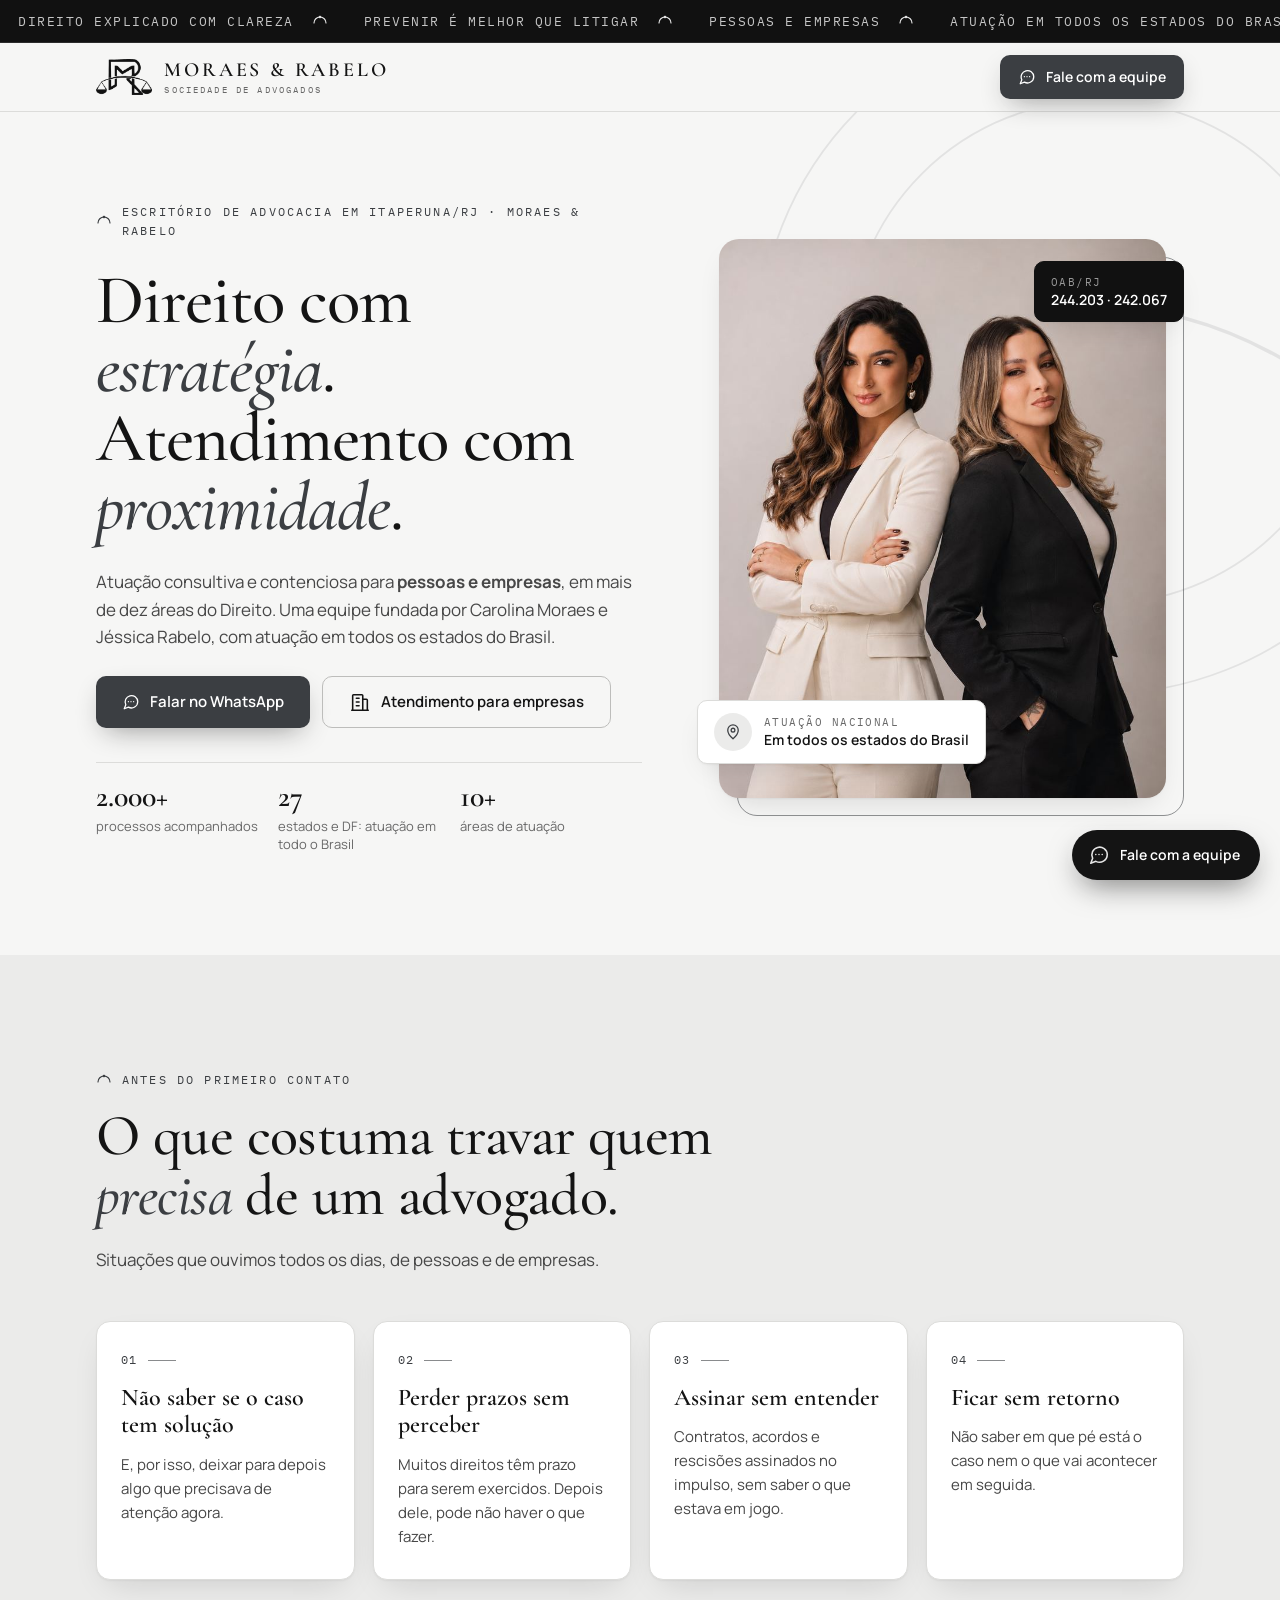
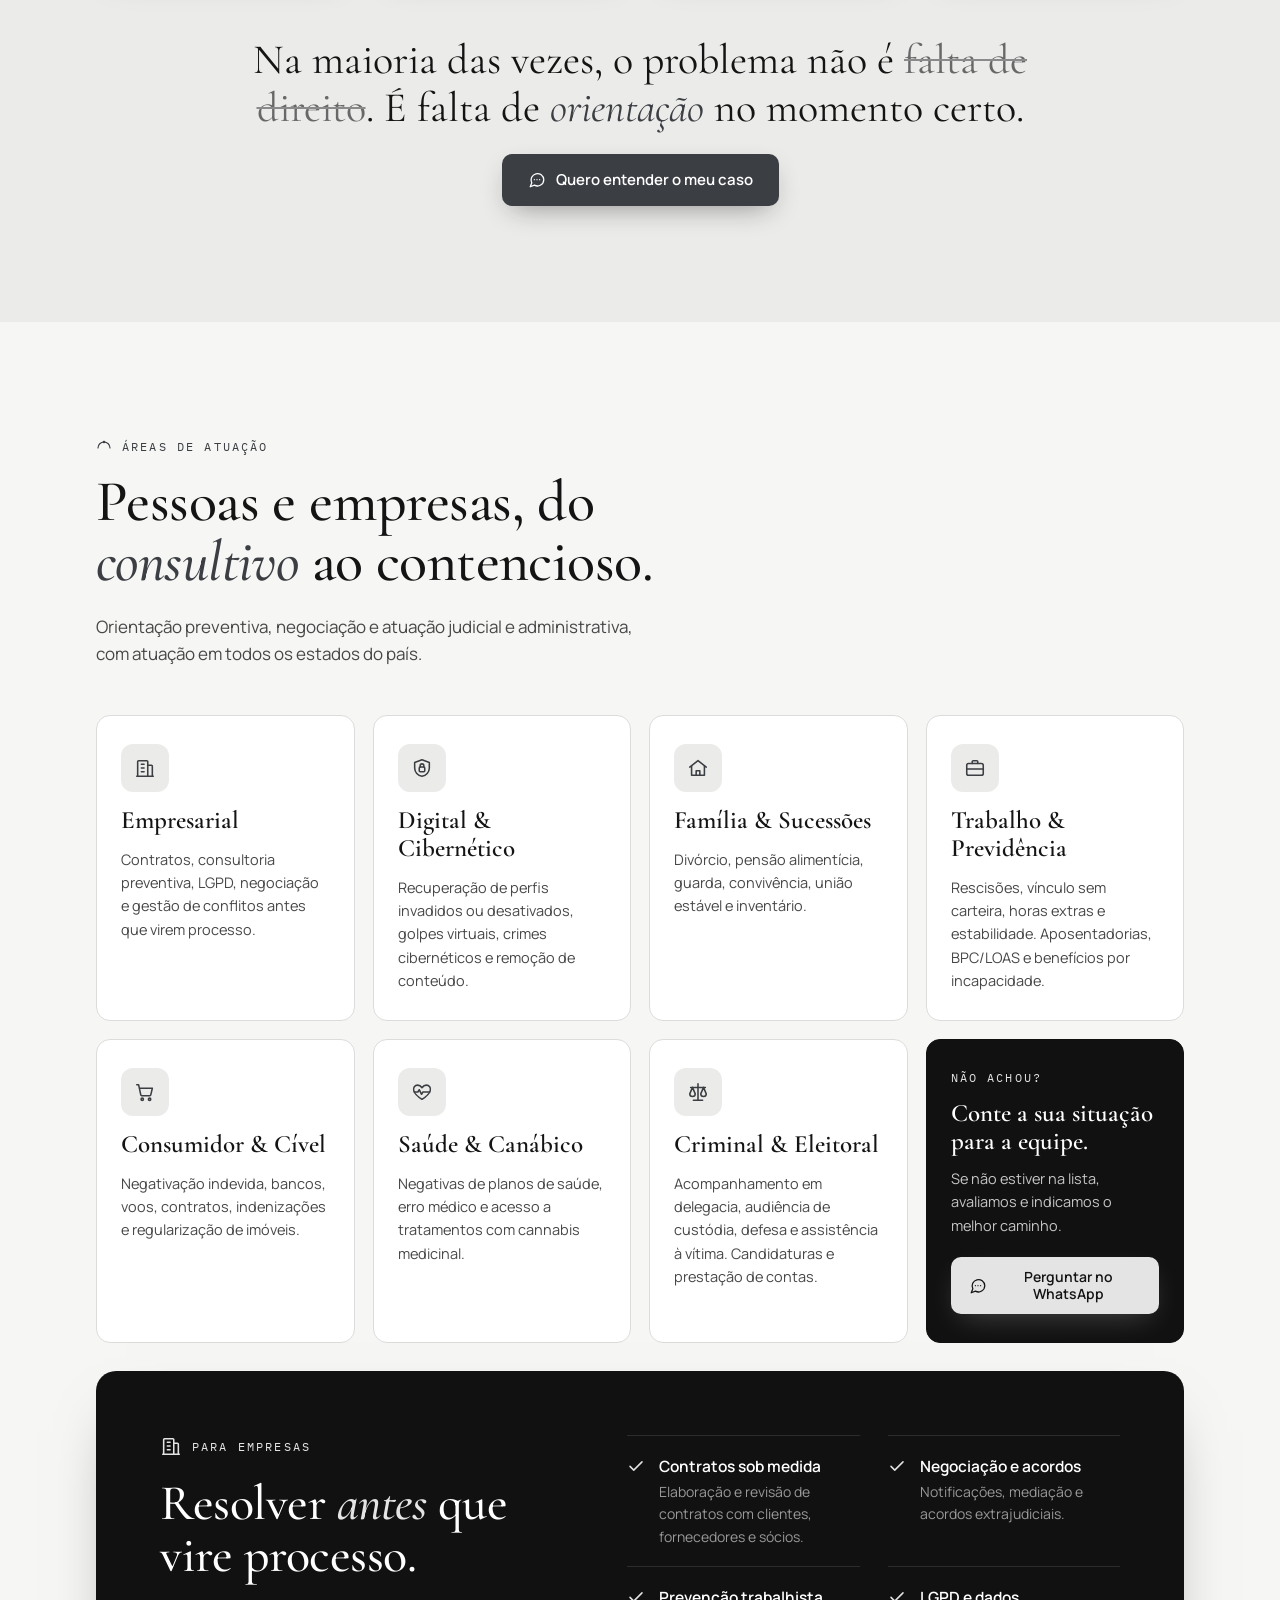
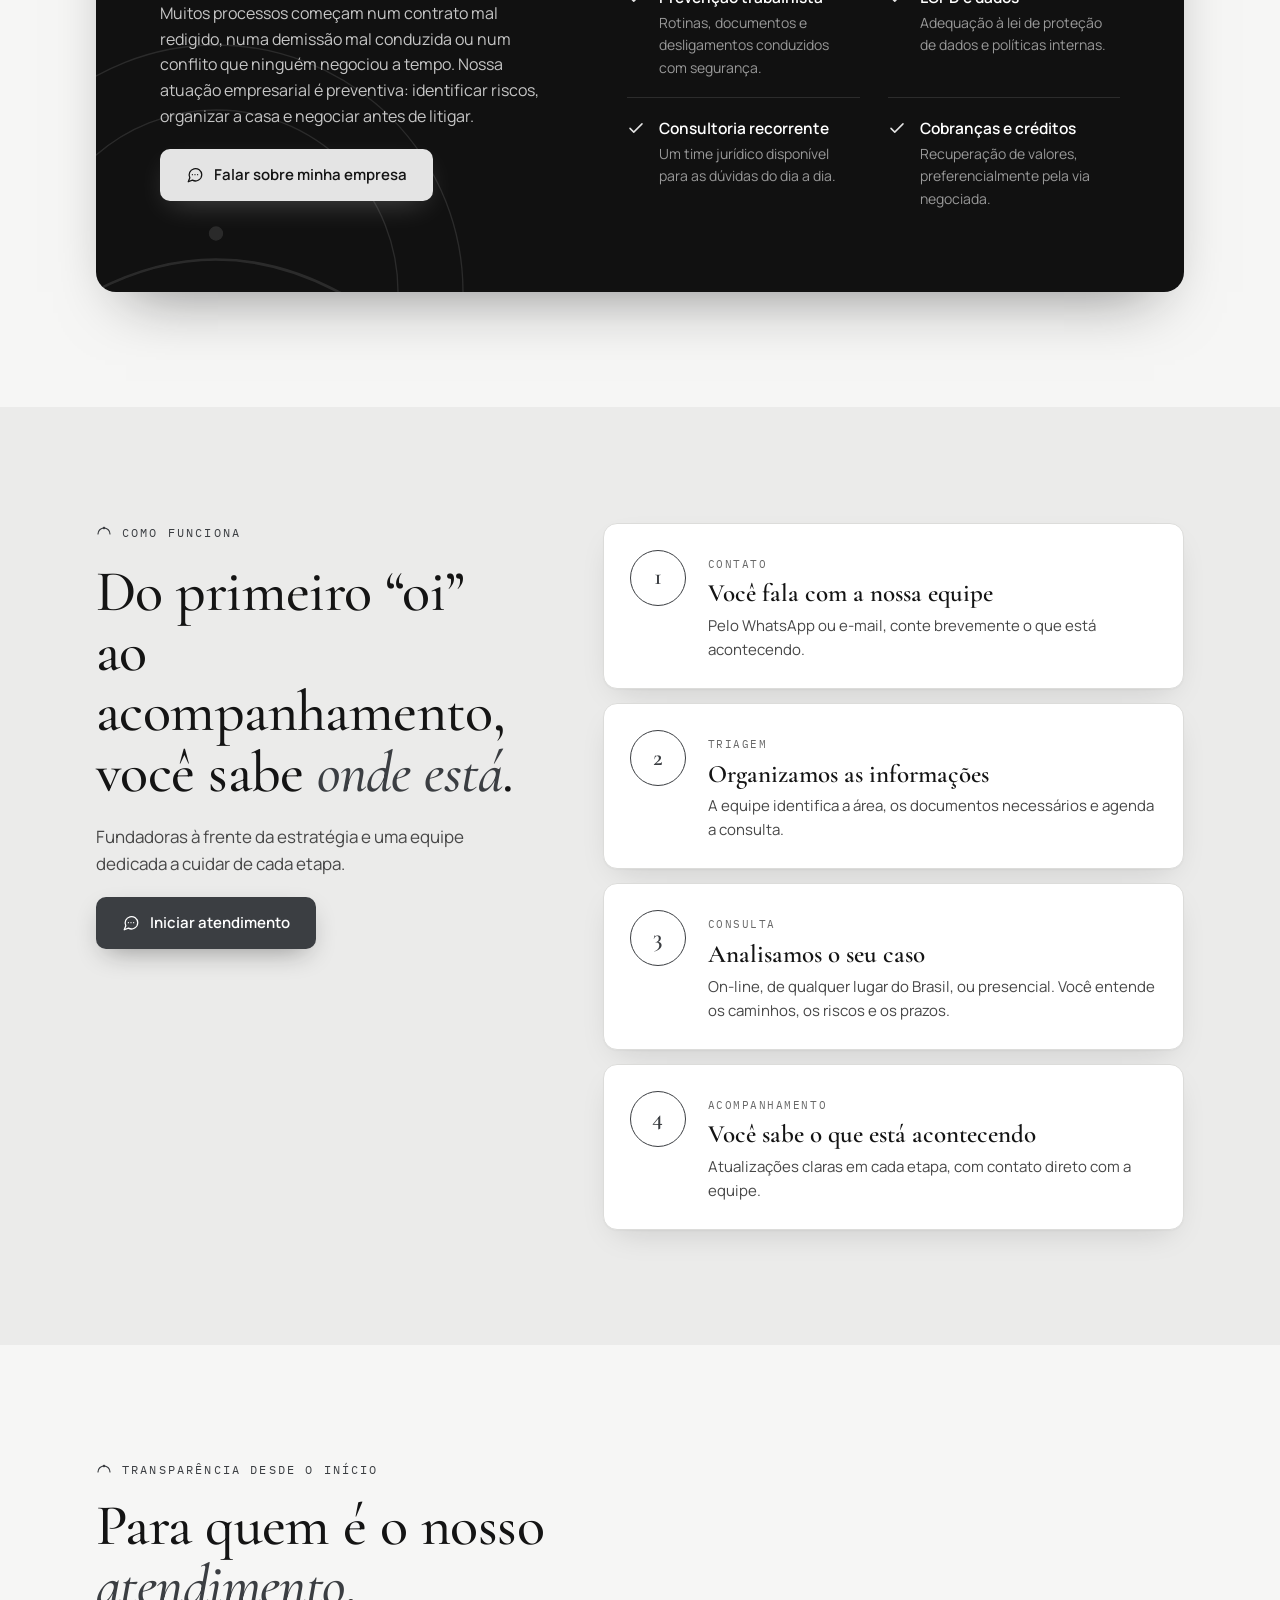
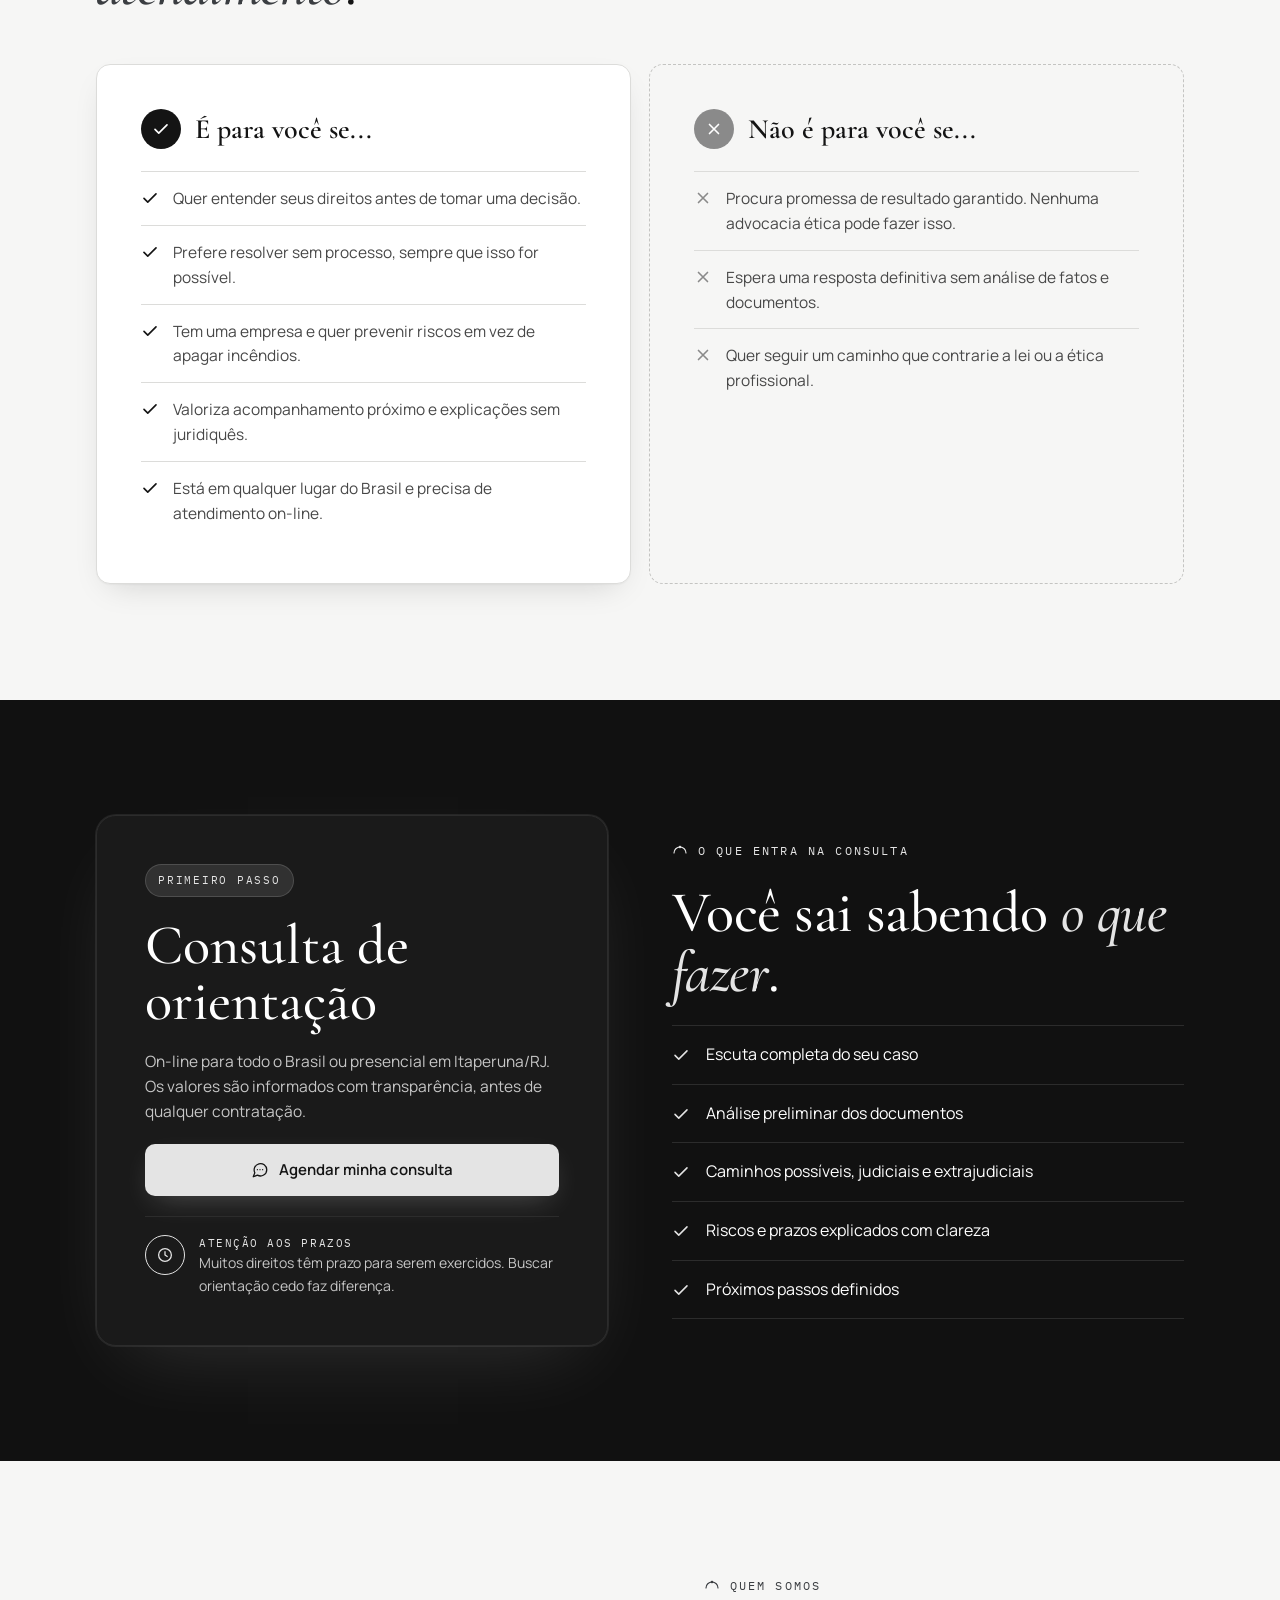
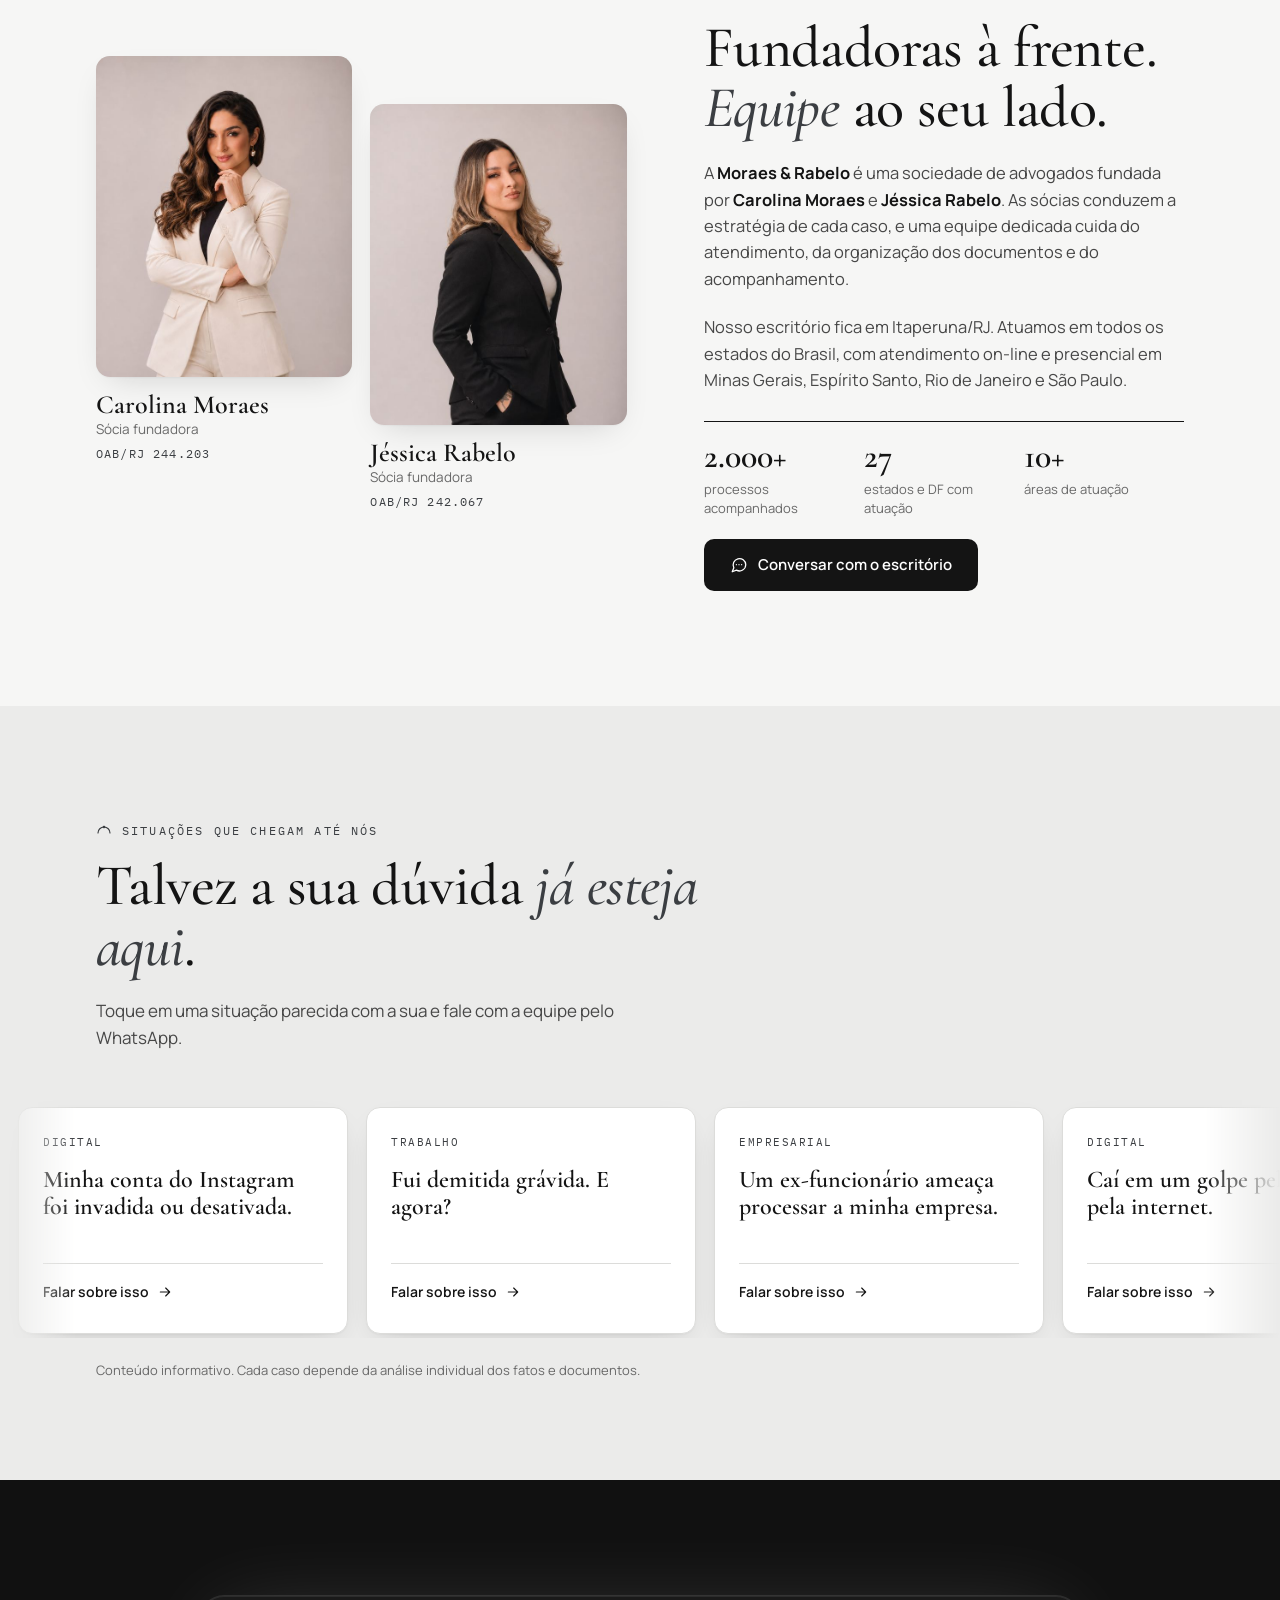
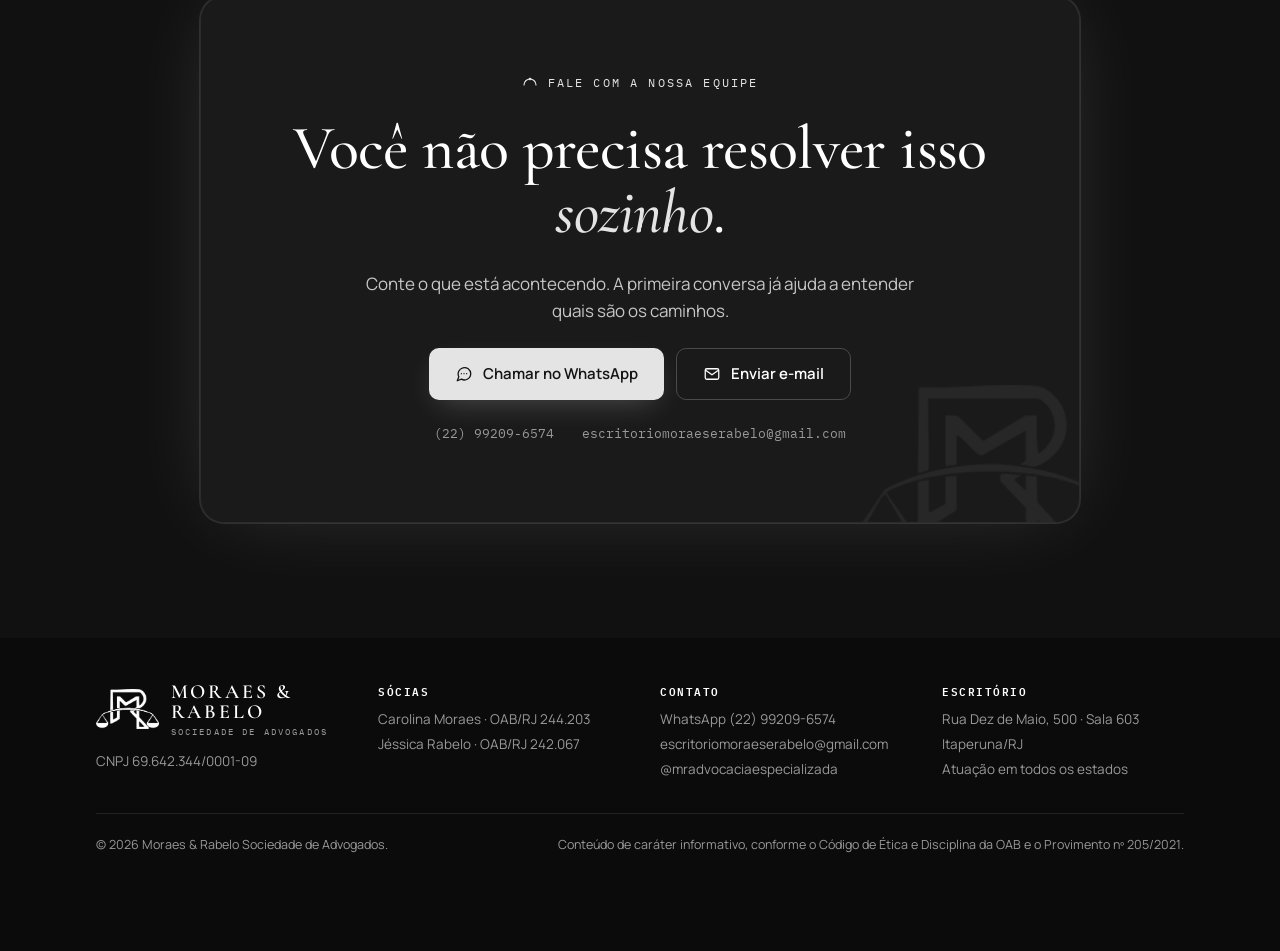
==== commit 537a8684: "SEO: título local, meta tags, schema LegalService, sitemap, robots, imagem de compartilhamento e fav" ====
--- a/index.html
+++ b/index.html
@@ -3,8 +3,104 @@
 <head>
 <meta charset="utf-8">
 <meta name="viewport" content="width=device-width, initial-scale=1">
-<title>Moraes &amp; Rabelo | Sociedade de Advogados</title>
-<meta name="description" content="Moraes &amp; Rabelo Sociedade de Advogados. Atua&#231;&#227;o consultiva e contenciosa para pessoas e empresas. Atendimento on-line em todo o Brasil e presencial em MG, ES, RJ e SP.">
+<title>Advogado em Itaperuna/RJ | Moraes &amp; Rabelo Sociedade de Advogados</title>
+<meta name="description" content="Escrit&#243;rio de advocacia em Itaperuna/RJ. Advogadas Carolina Moraes e J&#233;ssica Rabelo: c&#237;vel, trabalhista, criminal, previdenci&#225;rio, fam&#237;lia e consumidor. Atendimento online em todo o Brasil.">
+<link rel="canonical" href="https://escritoriomoraeserabelo-ai.github.io/">
+<meta name="robots" content="index,follow,max-image-preview:large">
+<meta name="theme-color" content="#111111">
+<link rel="icon" type="image/png" href="favicon.png">
+<link rel="apple-touch-icon" href="img/apple-touch-icon.png">
+<meta property="og:type" content="website">
+<meta property="og:locale" content="pt_BR">
+<meta property="og:site_name" content="Moraes &amp; Rabelo Sociedade de Advogados">
+<meta property="og:title" content="Advogado em Itaperuna/RJ | Moraes &amp; Rabelo Sociedade de Advogados">
+<meta property="og:description" content="Escrit&#243;rio de advocacia em Itaperuna/RJ. Advogadas Carolina Moraes e J&#233;ssica Rabelo: c&#237;vel, trabalhista, criminal, previdenci&#225;rio, fam&#237;lia e consumidor. Atendimento online em todo o Brasil.">
+<meta property="og:url" content="https://escritoriomoraeserabelo-ai.github.io/">
+<meta property="og:image" content="https://escritoriomoraeserabelo-ai.github.io/img/og.jpg">
+<meta property="og:image:width" content="1200">
+<meta property="og:image:height" content="630">
+<meta name="twitter:card" content="summary_large_image">
+<meta name="geo.region" content="BR-RJ">
+<meta name="geo.placename" content="Itaperuna">
+<!--GSC-->
+<script type="application/ld+json">
+{
+ "@context": "https://schema.org",
+ "@type": "LegalService",
+ "@id": "https://escritoriomoraeserabelo-ai.github.io/#escritorio",
+ "name": "Moraes & Rabelo Sociedade de Advogados",
+ "alternateName": "Moraes e Rabelo Advocacia",
+ "description": "Escrit\u00f3rio de advocacia em Itaperuna/RJ com atua\u00e7\u00e3o em direito civil, trabalhista, criminal, previdenci\u00e1rio, fam\u00edlia, consumidor, m\u00e9dico, digital e empresarial. Atendimento online em todo o Brasil.",
+ "url": "https://escritoriomoraeserabelo-ai.github.io/",
+ "logo": "https://escritoriomoraeserabelo-ai.github.io/img/icone-512.png",
+ "image": "https://escritoriomoraeserabelo-ai.github.io/img/og.jpg",
+ "telephone": "+55-22-99209-6574",
+ "email": "escritoriomoraeserabelo@gmail.com",
+ "taxID": "69.642.344/0001-09",
+ "address": {
+  "@type": "PostalAddress",
+  "streetAddress": "Rua Dez de Maio, 500, Sala 603",
+  "addressLocality": "Itaperuna",
+  "addressRegion": "RJ",
+  "addressCountry": "BR"
+ },
+ "areaServed": [
+  {
+   "@type": "City",
+   "name": "Itaperuna"
+  },
+  {
+   "@type": "State",
+   "name": "Rio de Janeiro"
+  },
+  {
+   "@type": "State",
+   "name": "Minas Gerais"
+  },
+  {
+   "@type": "State",
+   "name": "Esp\u00edrito Santo"
+  },
+  {
+   "@type": "State",
+   "name": "S\u00e3o Paulo"
+  },
+  {
+   "@type": "Country",
+   "name": "Brasil"
+  }
+ ],
+ "knowsAbout": [
+  "Direito Civil",
+  "Direito do Trabalho",
+  "Direito Penal",
+  "Direito Previdenci\u00e1rio",
+  "Direito de Fam\u00edlia",
+  "Direito do Consumidor",
+  "Direito M\u00e9dico",
+  "Direito Digital",
+  "Direito Eleitoral",
+  "Direito Empresarial",
+  "Crimes cibern\u00e9ticos",
+  "Recupera\u00e7\u00e3o de perfis em redes sociais"
+ ],
+ "sameAs": [
+  "https://www.instagram.com/mradvocaciaespecializada/"
+ ],
+ "employee": [
+  {
+   "@type": "Person",
+   "name": "Carolina Moraes",
+   "jobTitle": "Advogada \u00b7 S\u00f3cia fundadora \u00b7 OAB/RJ 244.203"
+  },
+  {
+   "@type": "Person",
+   "name": "J\u00e9ssica Rabelo",
+   "jobTitle": "Advogada \u00b7 S\u00f3cia fundadora \u00b7 OAB/RJ 242.067"
+  }
+ ]
+}
+</script>
 </head>
 <body style="margin:0">
 <!-- =====================================================================
@@ -303,7 +399,7 @@
   <svg class="hero-arc" aria-hidden="true" viewBox="0 0 400 400" fill="none" stroke="currentColor"><circle cx="200" cy="200" r="190" stroke-width="1"/><circle cx="200" cy="200" r="140" stroke-width="1"/><path d="M60 230 Q200 120 340 230" stroke-width="2"/><circle cx="200" cy="155" r="5" fill="currentColor"/></svg>
   <div class="wrap hero-g">
     <div class="hero-txt rv">
-      <span class="eyebrow"><svg aria-hidden="true" width="16" height="16" viewBox="0 0 24 24" fill="none" stroke="currentColor" stroke-width="1.7" stroke-linecap="round" stroke-linejoin="round"><path d="M3 15a9 9 0 0 1 18 0"/><circle cx="12" cy="6" r="1.2" fill="currentColor"/></svg>Moraes &amp; Rabelo &#183; Sociedade de Advogados</span>
+      <span class="eyebrow"><svg aria-hidden="true" width="16" height="16" viewBox="0 0 24 24" fill="none" stroke="currentColor" stroke-width="1.7" stroke-linecap="round" stroke-linejoin="round"><path d="M3 15a9 9 0 0 1 18 0"/><circle cx="12" cy="6" r="1.2" fill="currentColor"/></svg>Escrit&#243;rio de advocacia em Itaperuna/RJ &#183; Moraes &amp; Rabelo</span>
       <h1 class="h1">Direito com <span class="hl">estrat&#233;gia</span>. Atendimento com <span class="hl">proximidade</span>.</h1>
       <p class="lead">Atua&#231;&#227;o consultiva e contenciosa para <strong>pessoas e empresas</strong>, em mais de dez &#225;reas do Direito. Uma equipe fundada por Carolina Moraes e J&#233;ssica Rabelo, com atua&#231;&#227;o em todos os estados do Brasil.</p>
       <div class="hero-btns">
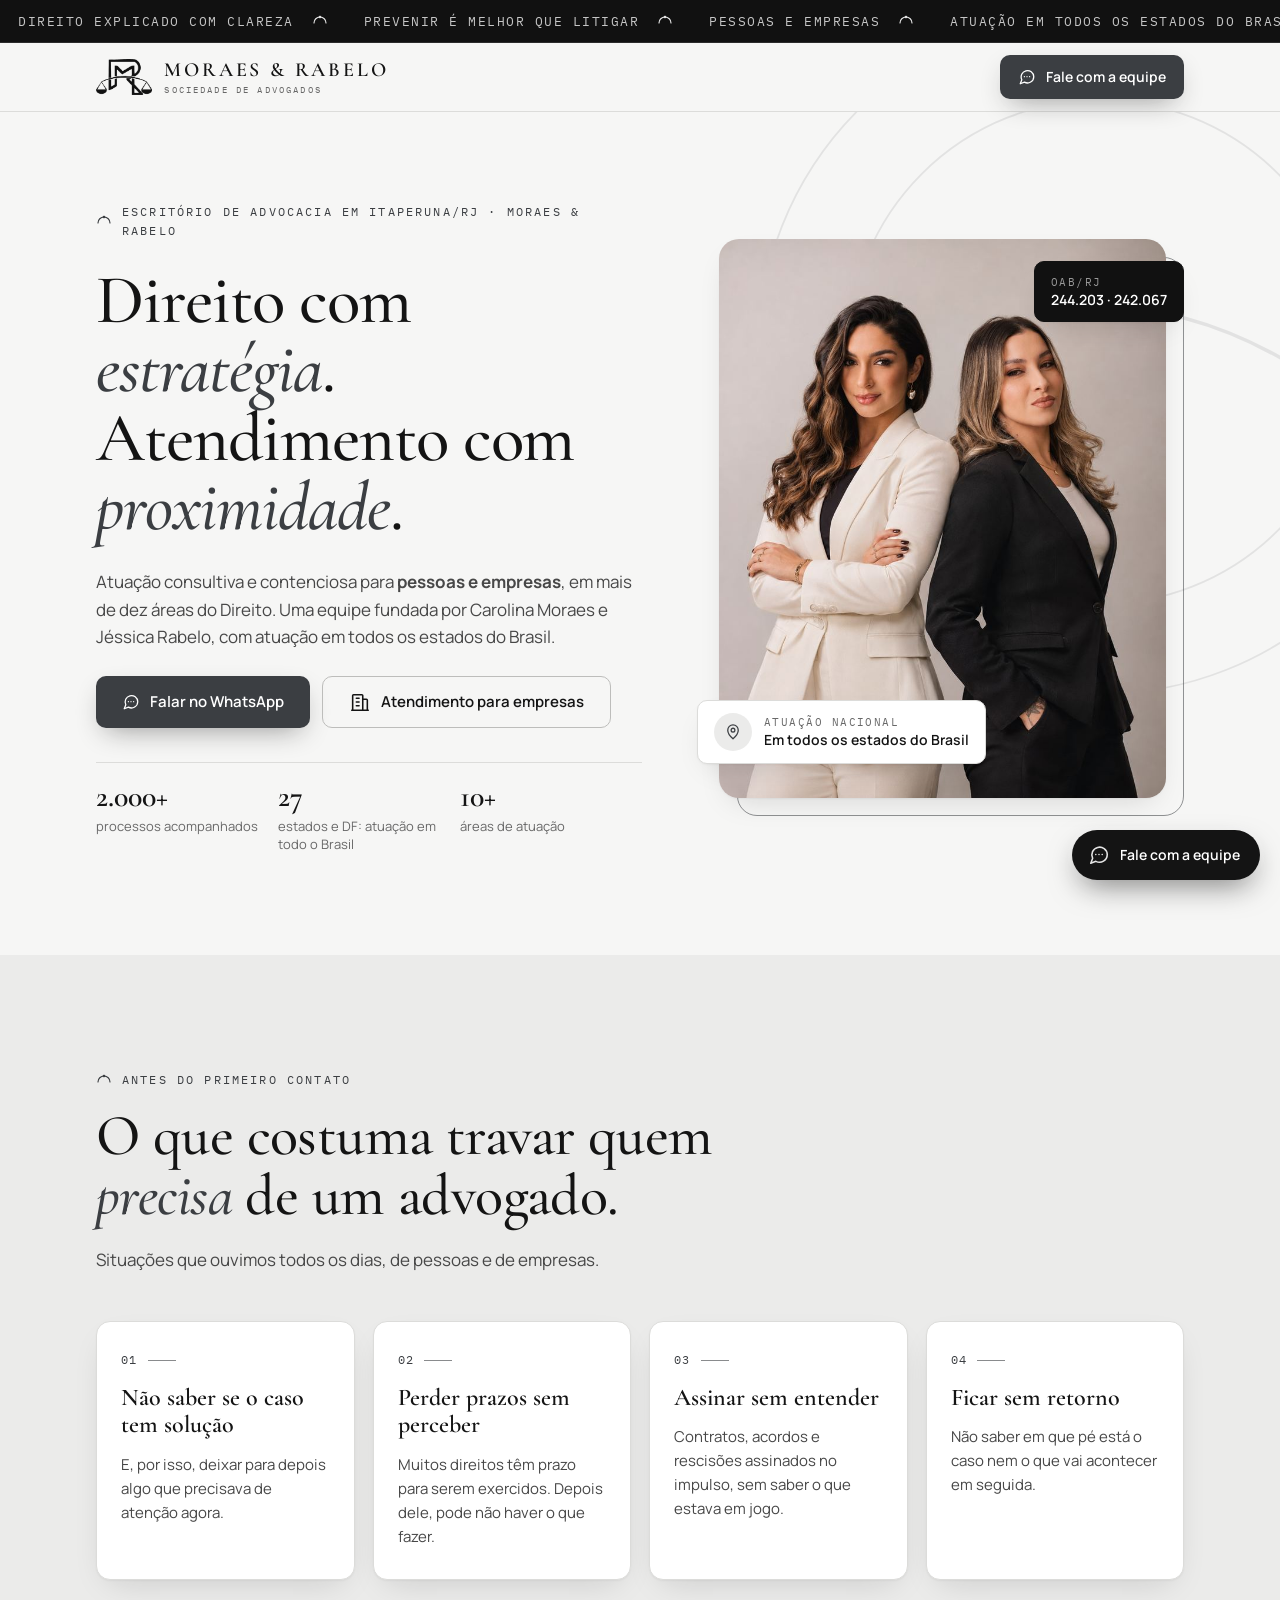
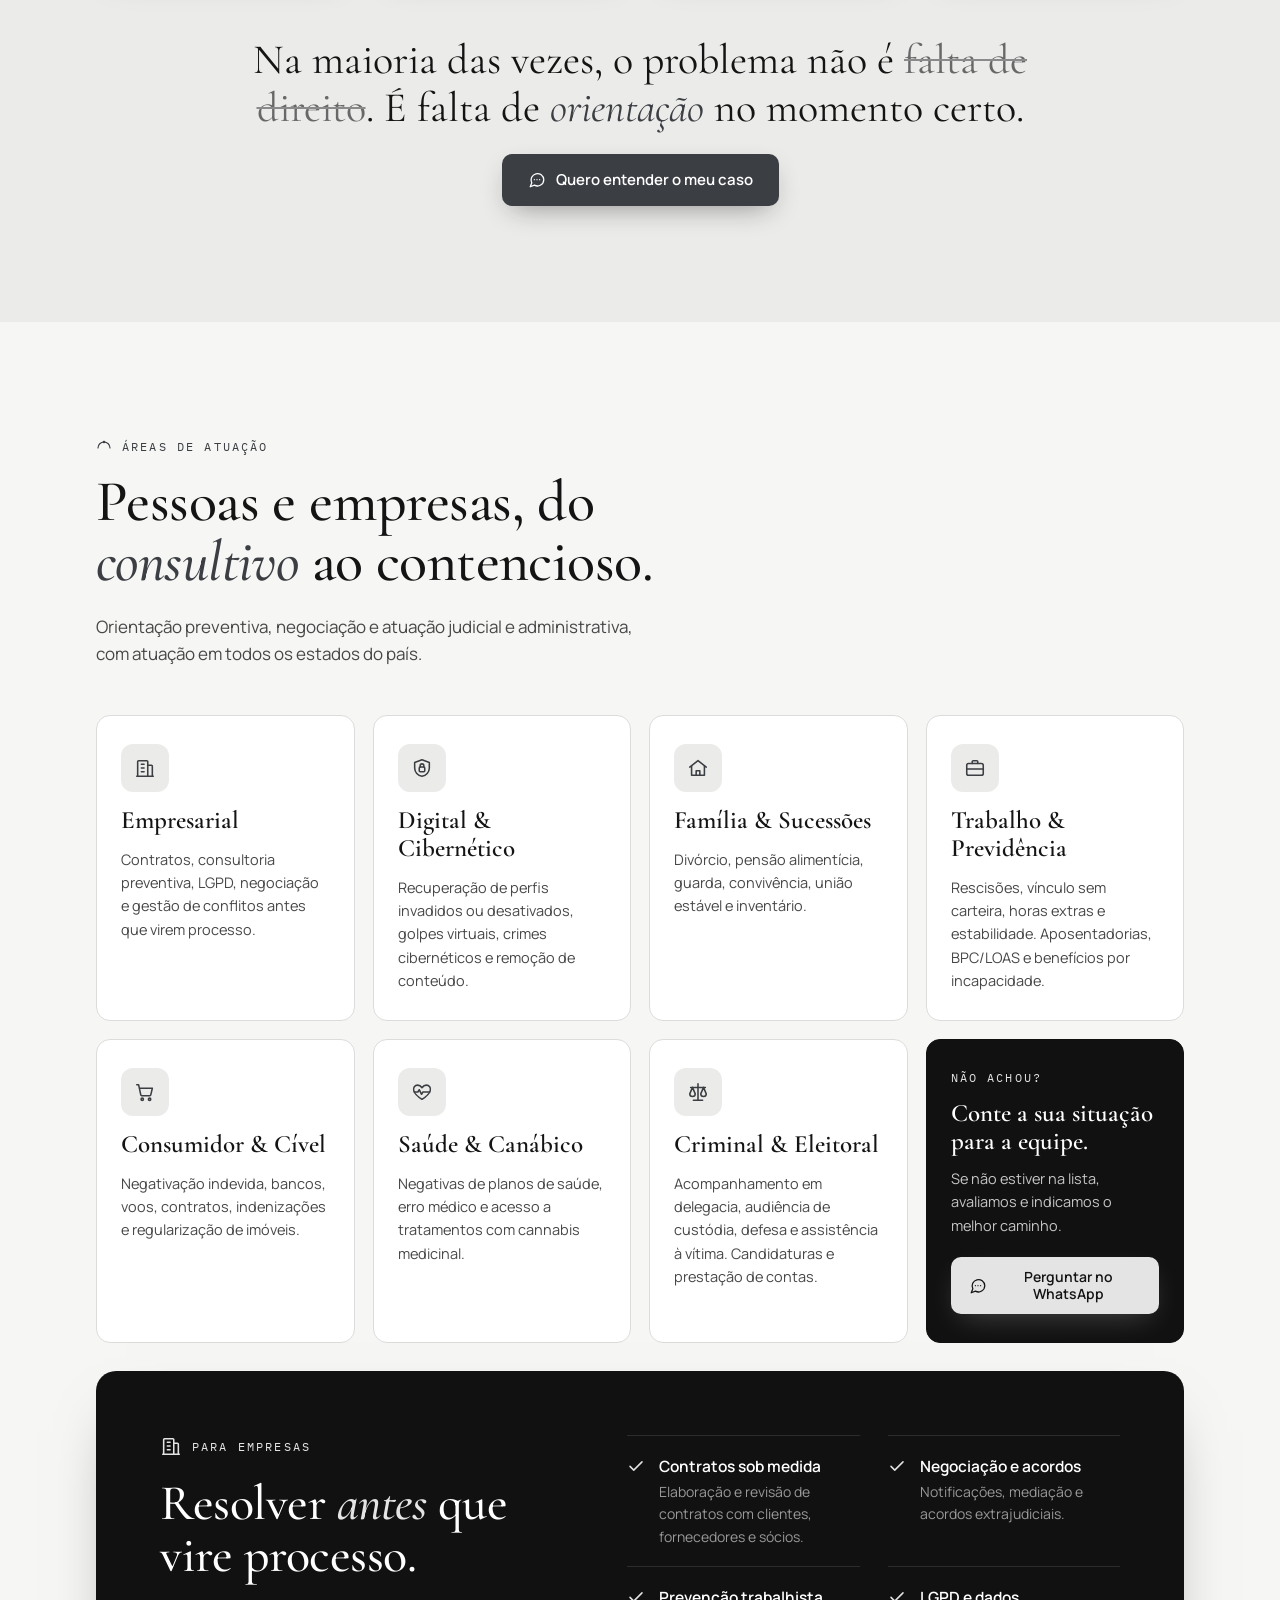
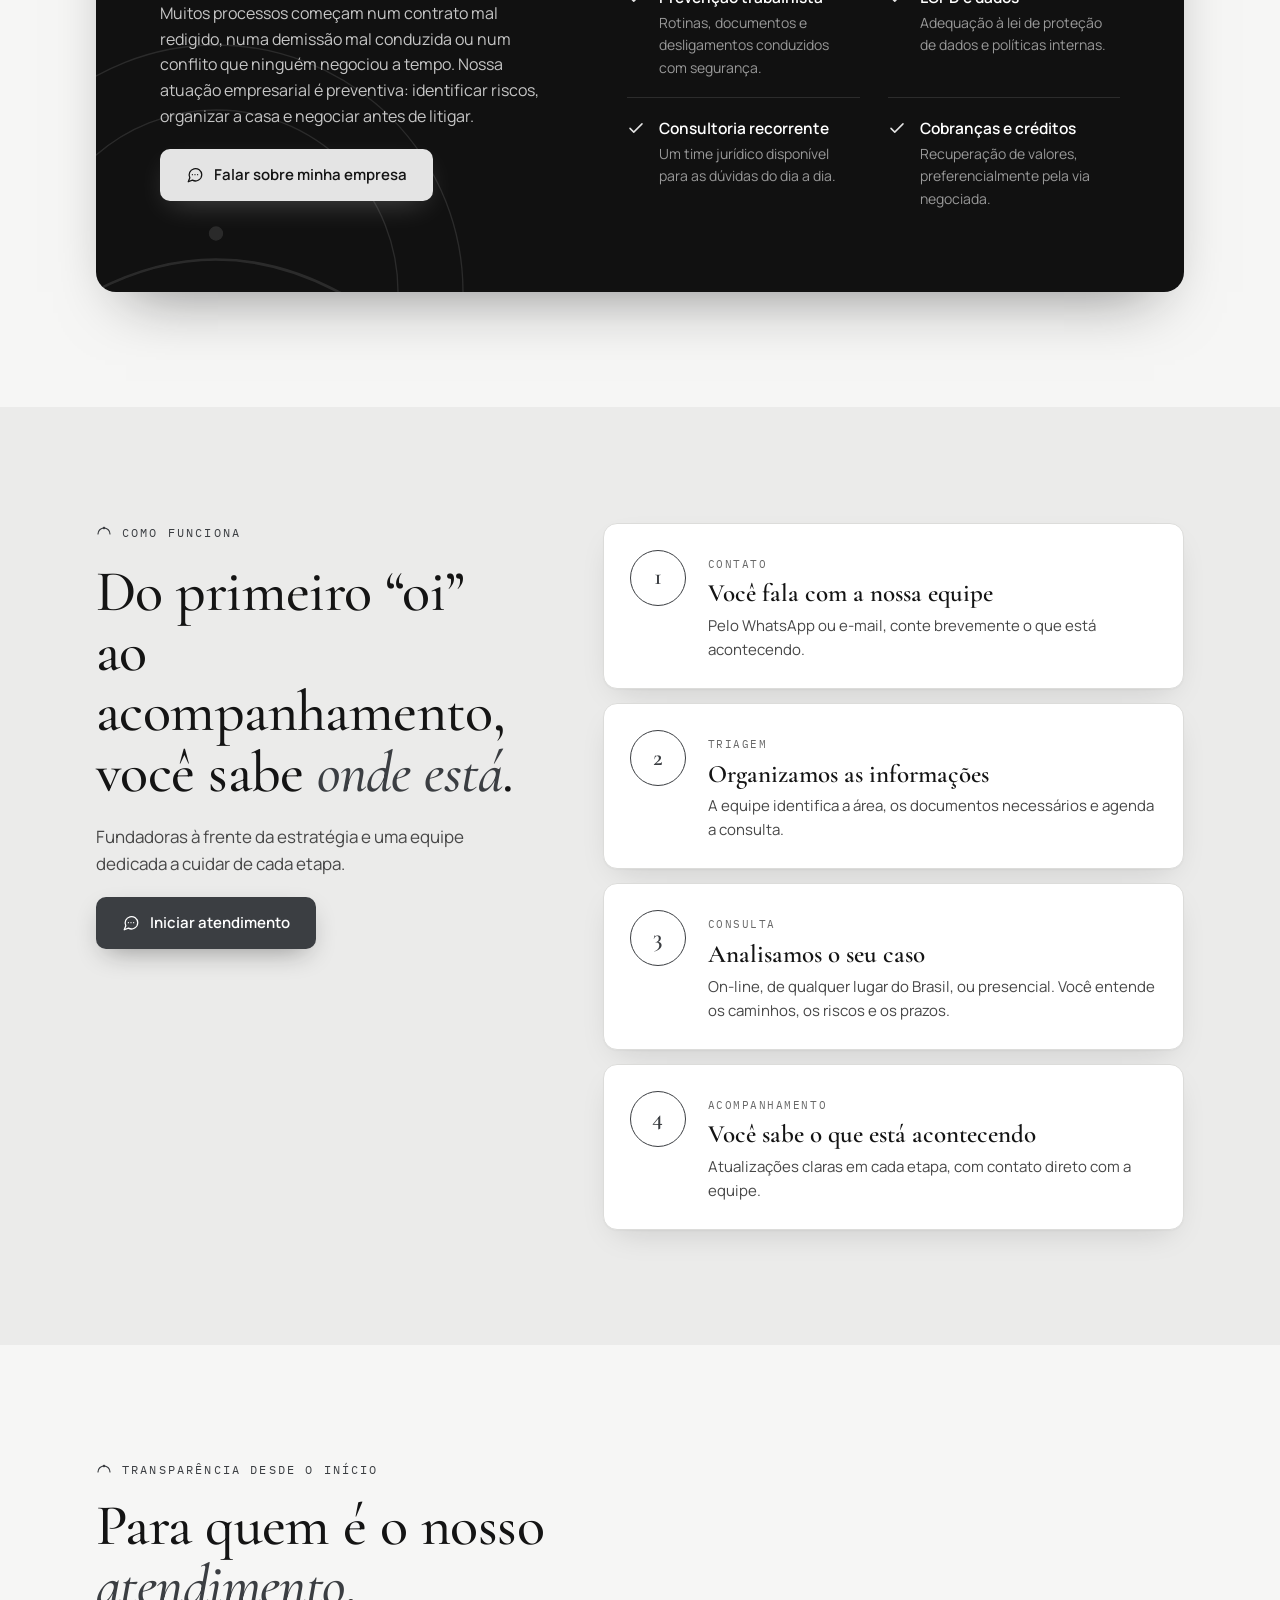
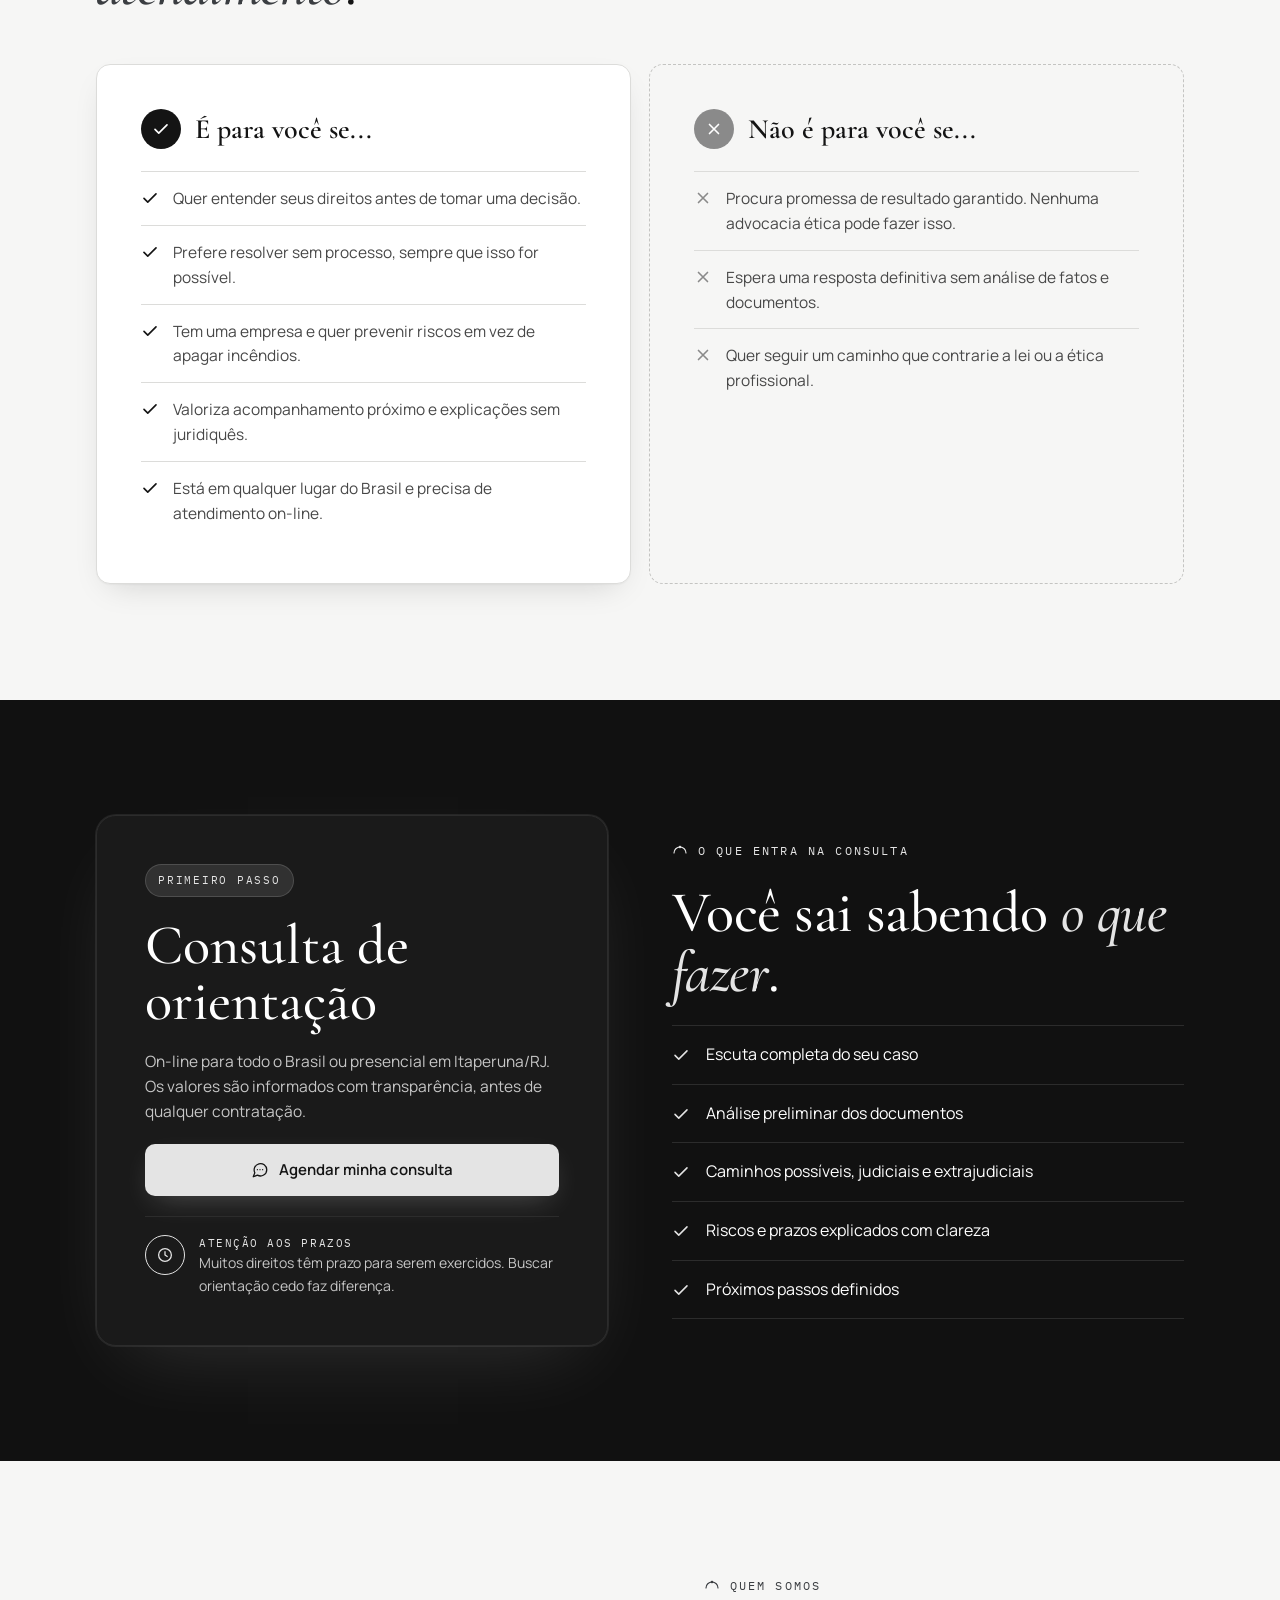
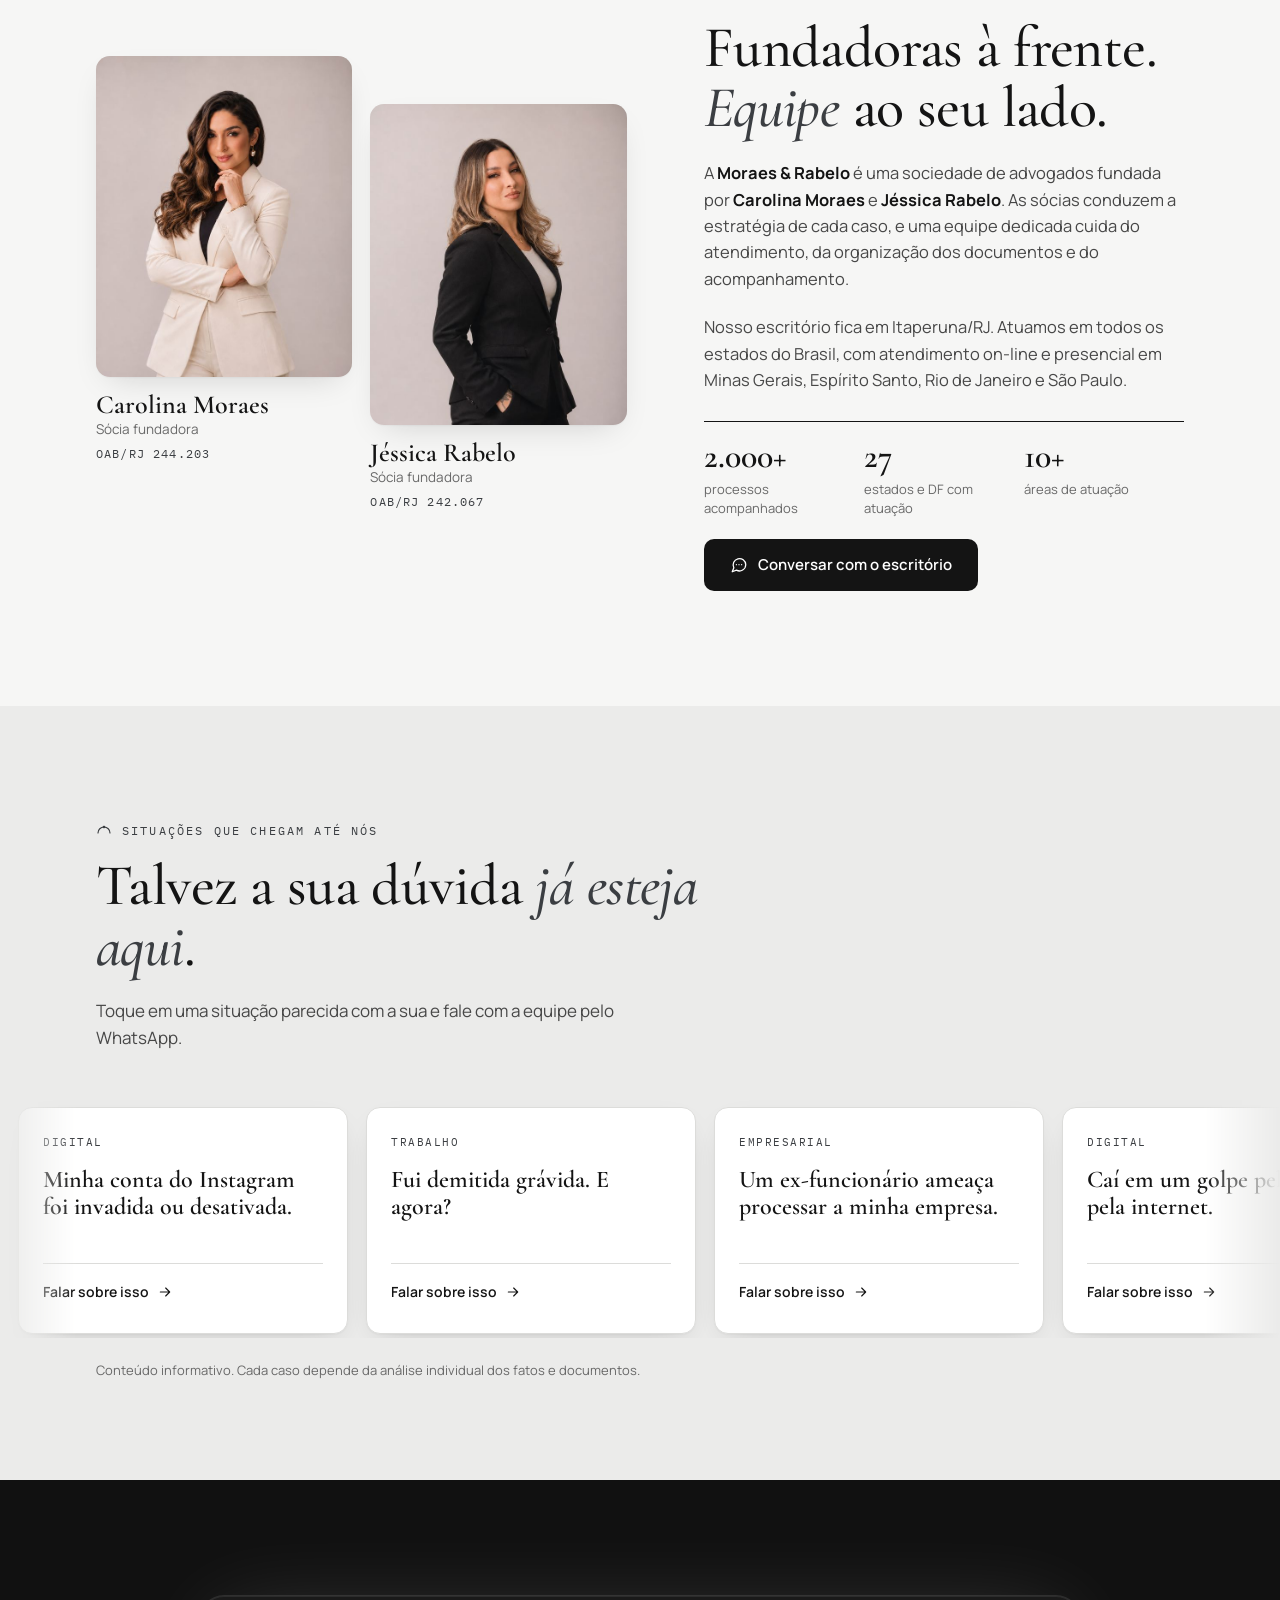
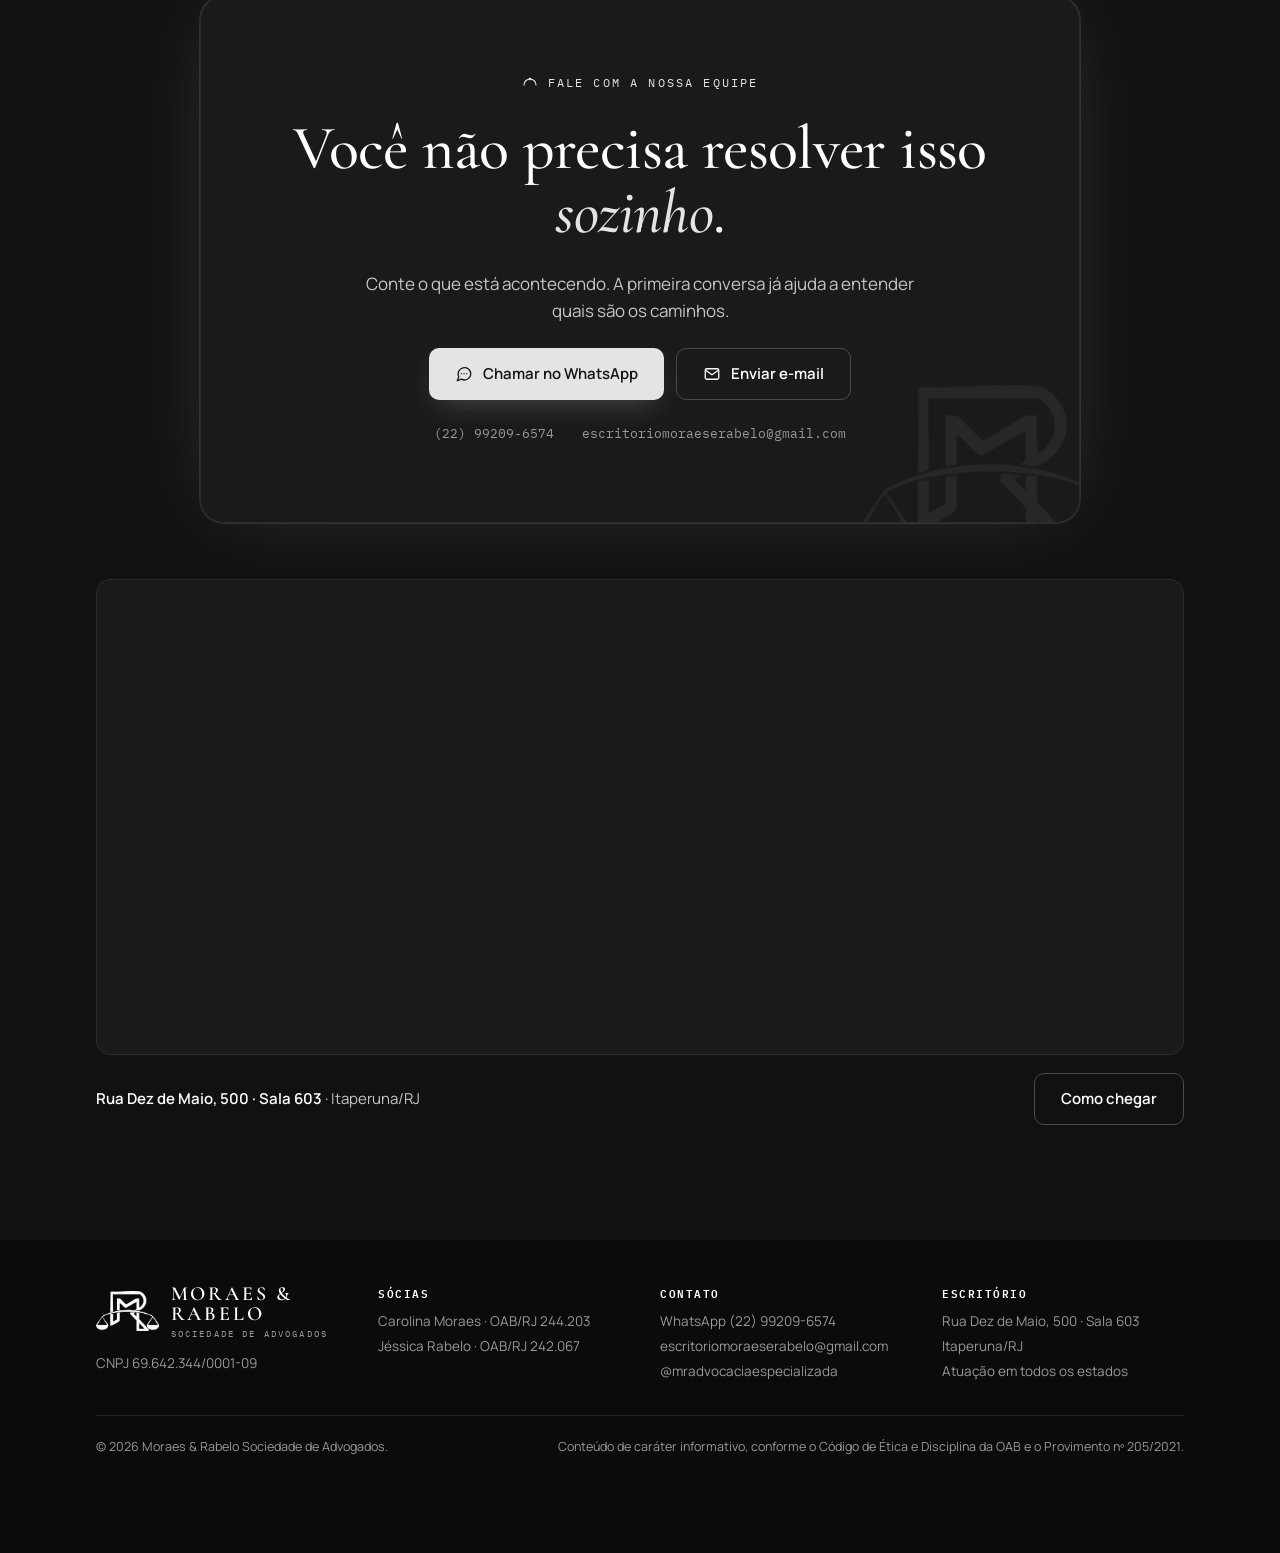
==== commit 64543404: "Adiciona mapa do Google e botão Como chegar Co-Authored-By: Claude Opus 5.5 <noreply@anthropic.com> " ====
--- a/index.html
+++ b/index.html
@@ -22,7 +22,7 @@
 <meta name="twitter:card" content="summary_large_image">
 <meta name="geo.region" content="BR-RJ">
 <meta name="geo.placename" content="Itaperuna">
-<!--GSC-->
+<meta name="google-site-verification" content="031apNCbw48tsFrN9U7R0oOJbZcjZ4czMa4BNTsj0Zg" />
 <script type="application/ld+json">
 {
  "@context": "https://schema.org",
@@ -329,6 +329,12 @@
 .mr .contacts a:hover{color:var(--d1)}
 
 /* ---------- 12. RODAPE ---------- */
+.mr .mapa{margin-top:56px; display:grid; grid-template-columns:1fr; gap:18px}
+.mr .mapa-f{position:relative; border-radius:var(--r); overflow:hidden; border:1px solid var(--line-d); aspect-ratio:16/7; min-height:260px; background:#1A1A1A}
+.mr .mapa-f iframe{position:absolute; inset:0; width:100%; height:100%; border:0; filter:grayscale(1) contrast(1.05)}
+.mr .mapa-i{display:flex; flex-wrap:wrap; align-items:center; justify-content:space-between; gap:12px 24px; color:var(--d2); font-size:15px}
+.mr .mapa-i b{color:var(--d1); font-weight:600}
+@media (max-width:640px){.mr .mapa-f{aspect-ratio:1/1}}
 .mr .ft{background:#0B0B0B; color:var(--d3); padding:44px 0 96px; font-size:13.5px; line-height:1.7}
 .mr .ft-g{display:grid; grid-template-columns:repeat(auto-fit,minmax(210px,1fr)); gap:28px 40px}
 .mr .ft .brand img{height:40px}
@@ -637,6 +643,10 @@
         <a href="mailto:escritoriomoraeserabelo@gmail.com">escritoriomoraeserabelo@gmail.com</a>
       </div>
     </div>
+    <div class="mapa rv" id="mr-mapa">
+      <div class="mapa-f"><iframe src="https://www.google.com/maps?q=Rua%20Dez%20de%20Maio%2C%20500%20-%20Itaperuna%20-%20RJ&amp;output=embed&amp;hl=pt-BR" title="Mapa: Moraes &amp; Rabelo, Rua Dez de Maio, 500, Sala 603, Itaperuna/RJ" loading="lazy" referrerpolicy="no-referrer-when-downgrade" allowfullscreen></iframe></div>
+      <div class="mapa-i"><span><b>Rua Dez de Maio, 500 &#183; Sala 603</b> &#183; Itaperuna/RJ</span><a class="btn btn-o" href="https://www.google.com/maps/dir/?api=1&amp;destination=Rua%20Dez%20de%20Maio%2C%20500%20-%20Itaperuna%20-%20RJ" target="_blank" rel="noopener">Como chegar</a></div>
+    </div>
   </div>
 </section>
 
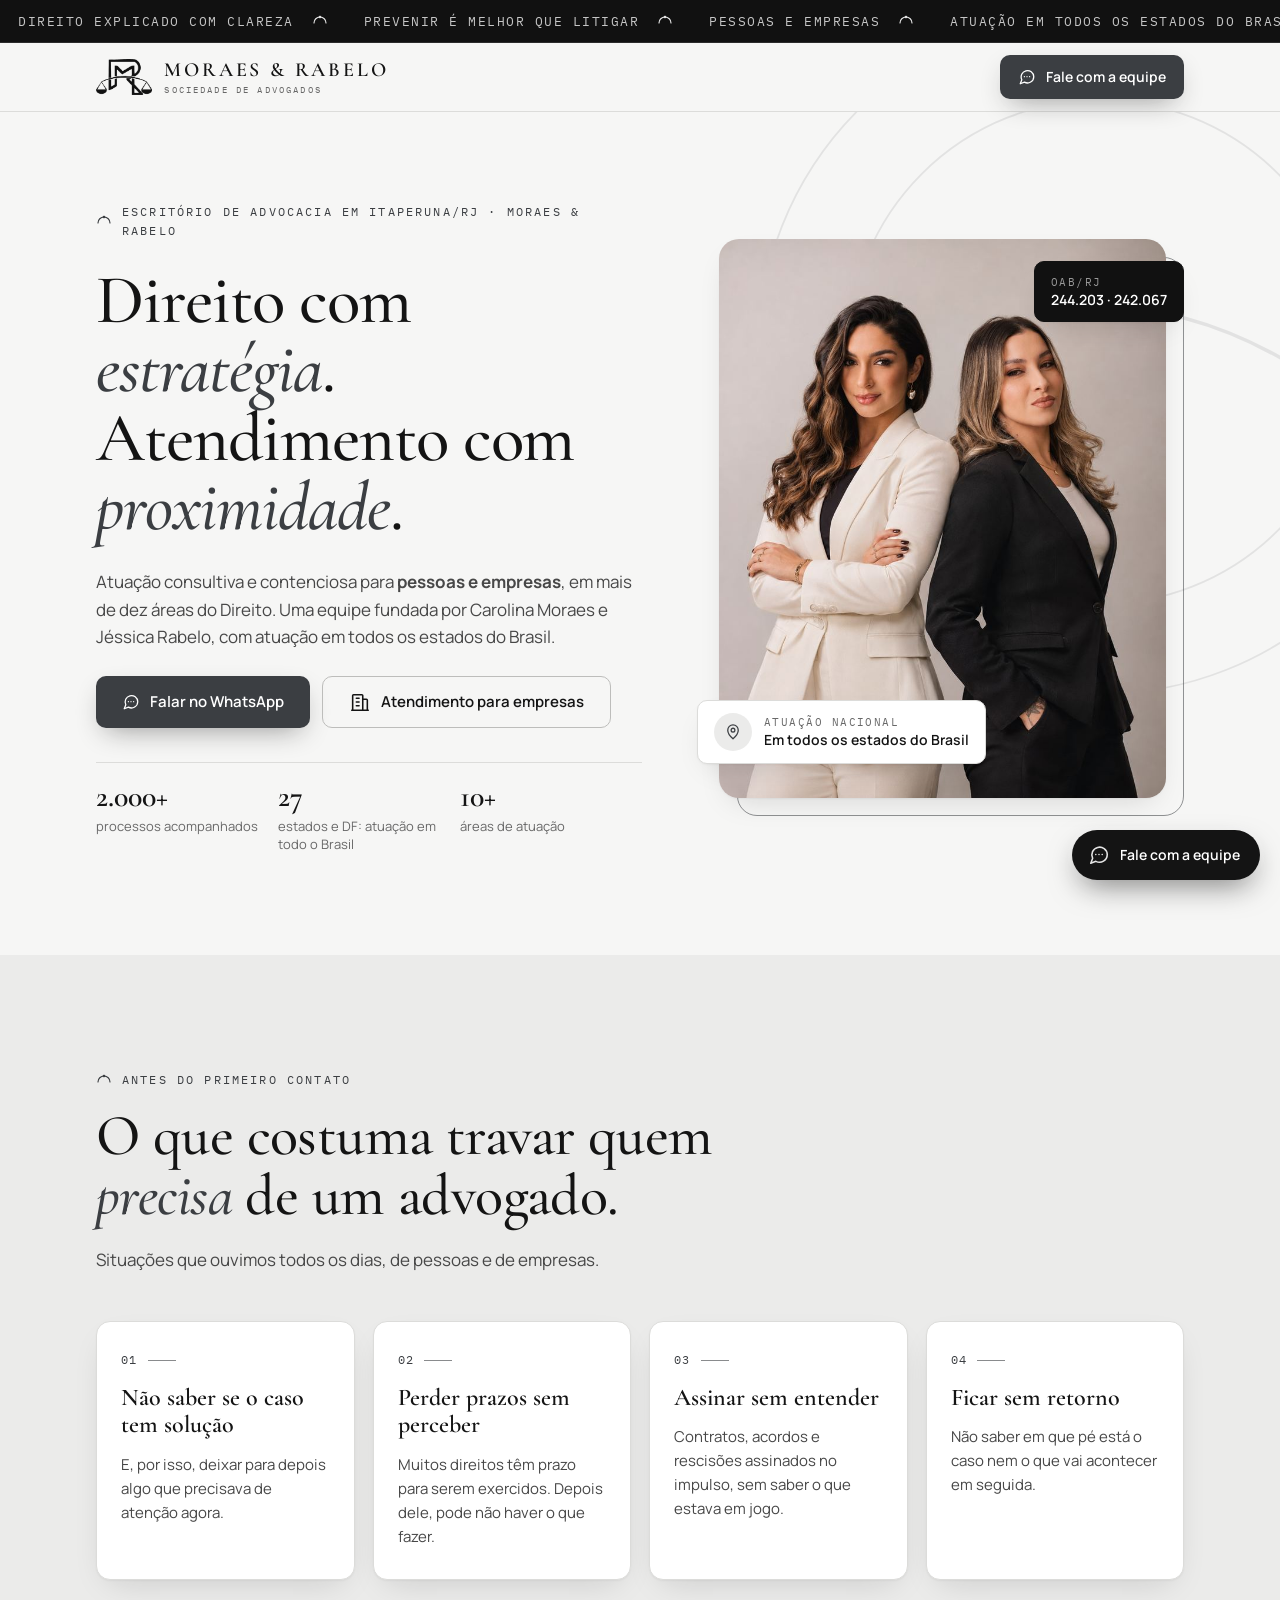
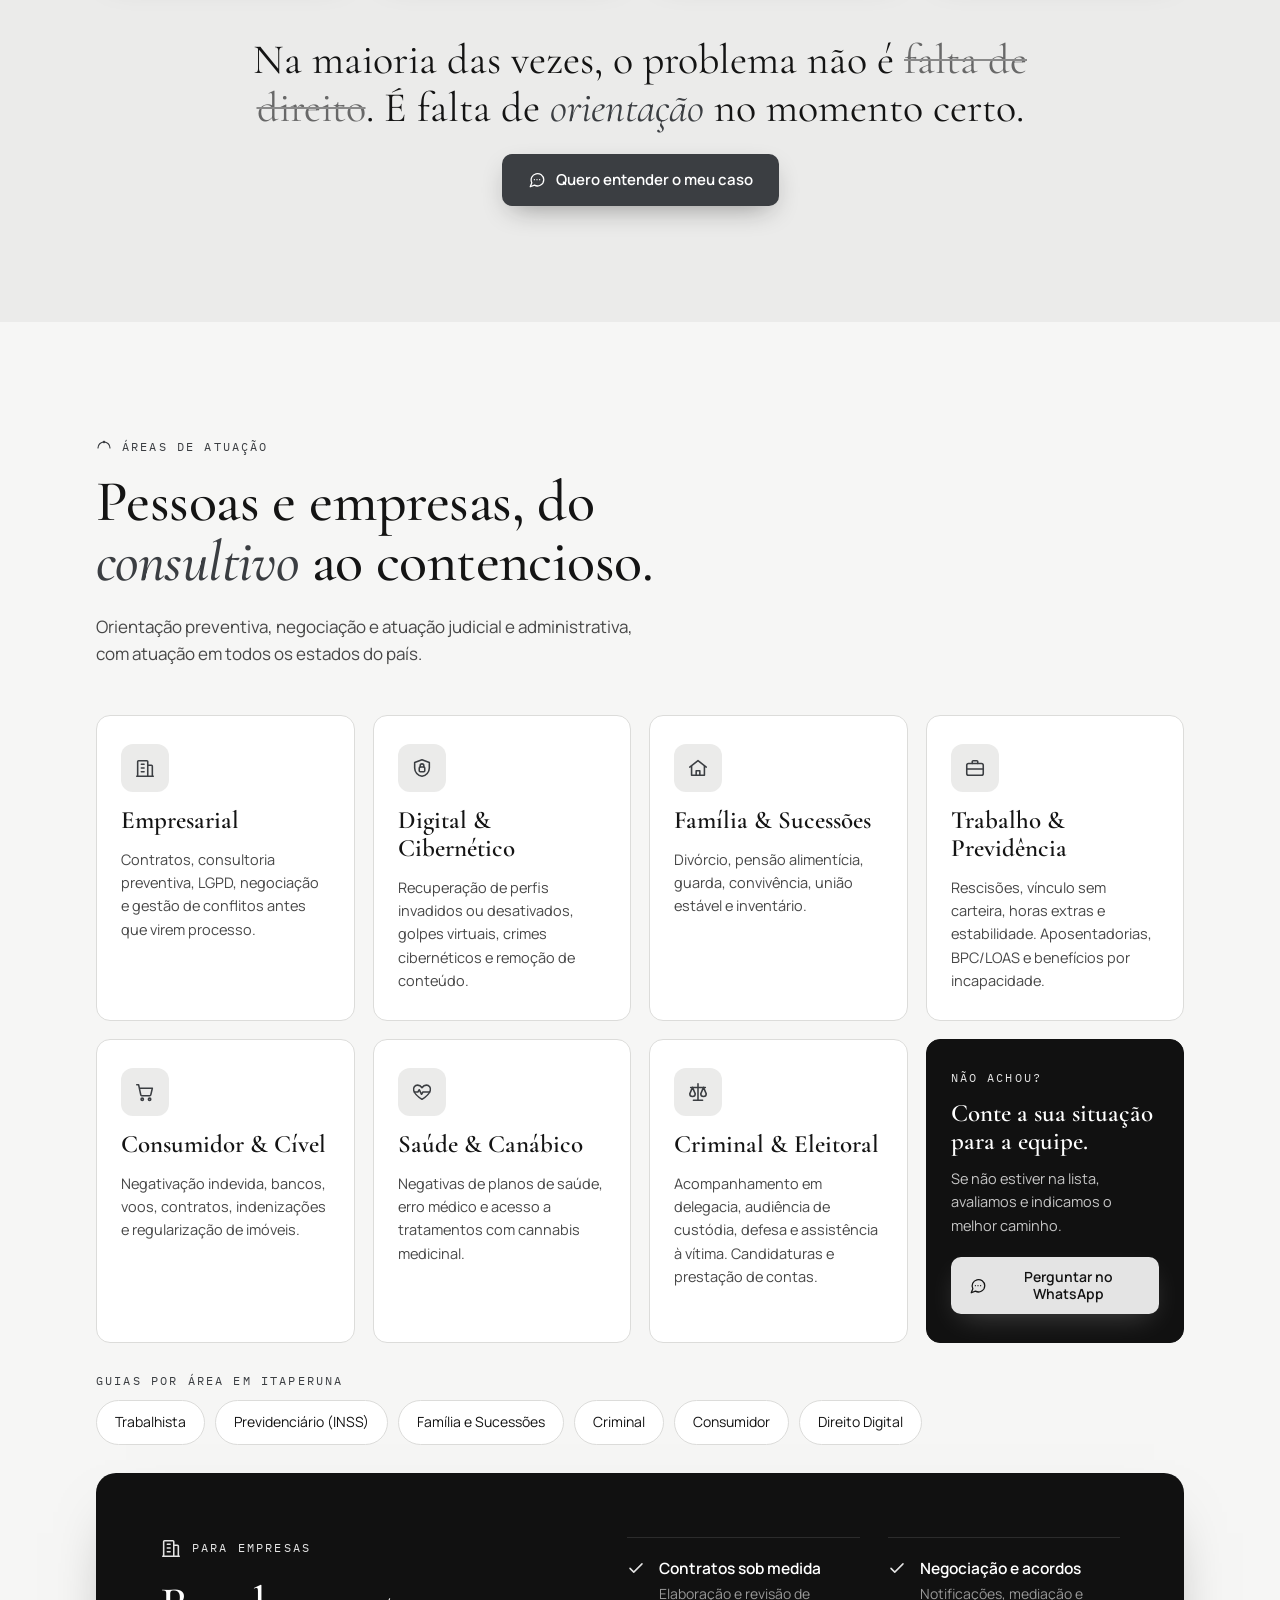
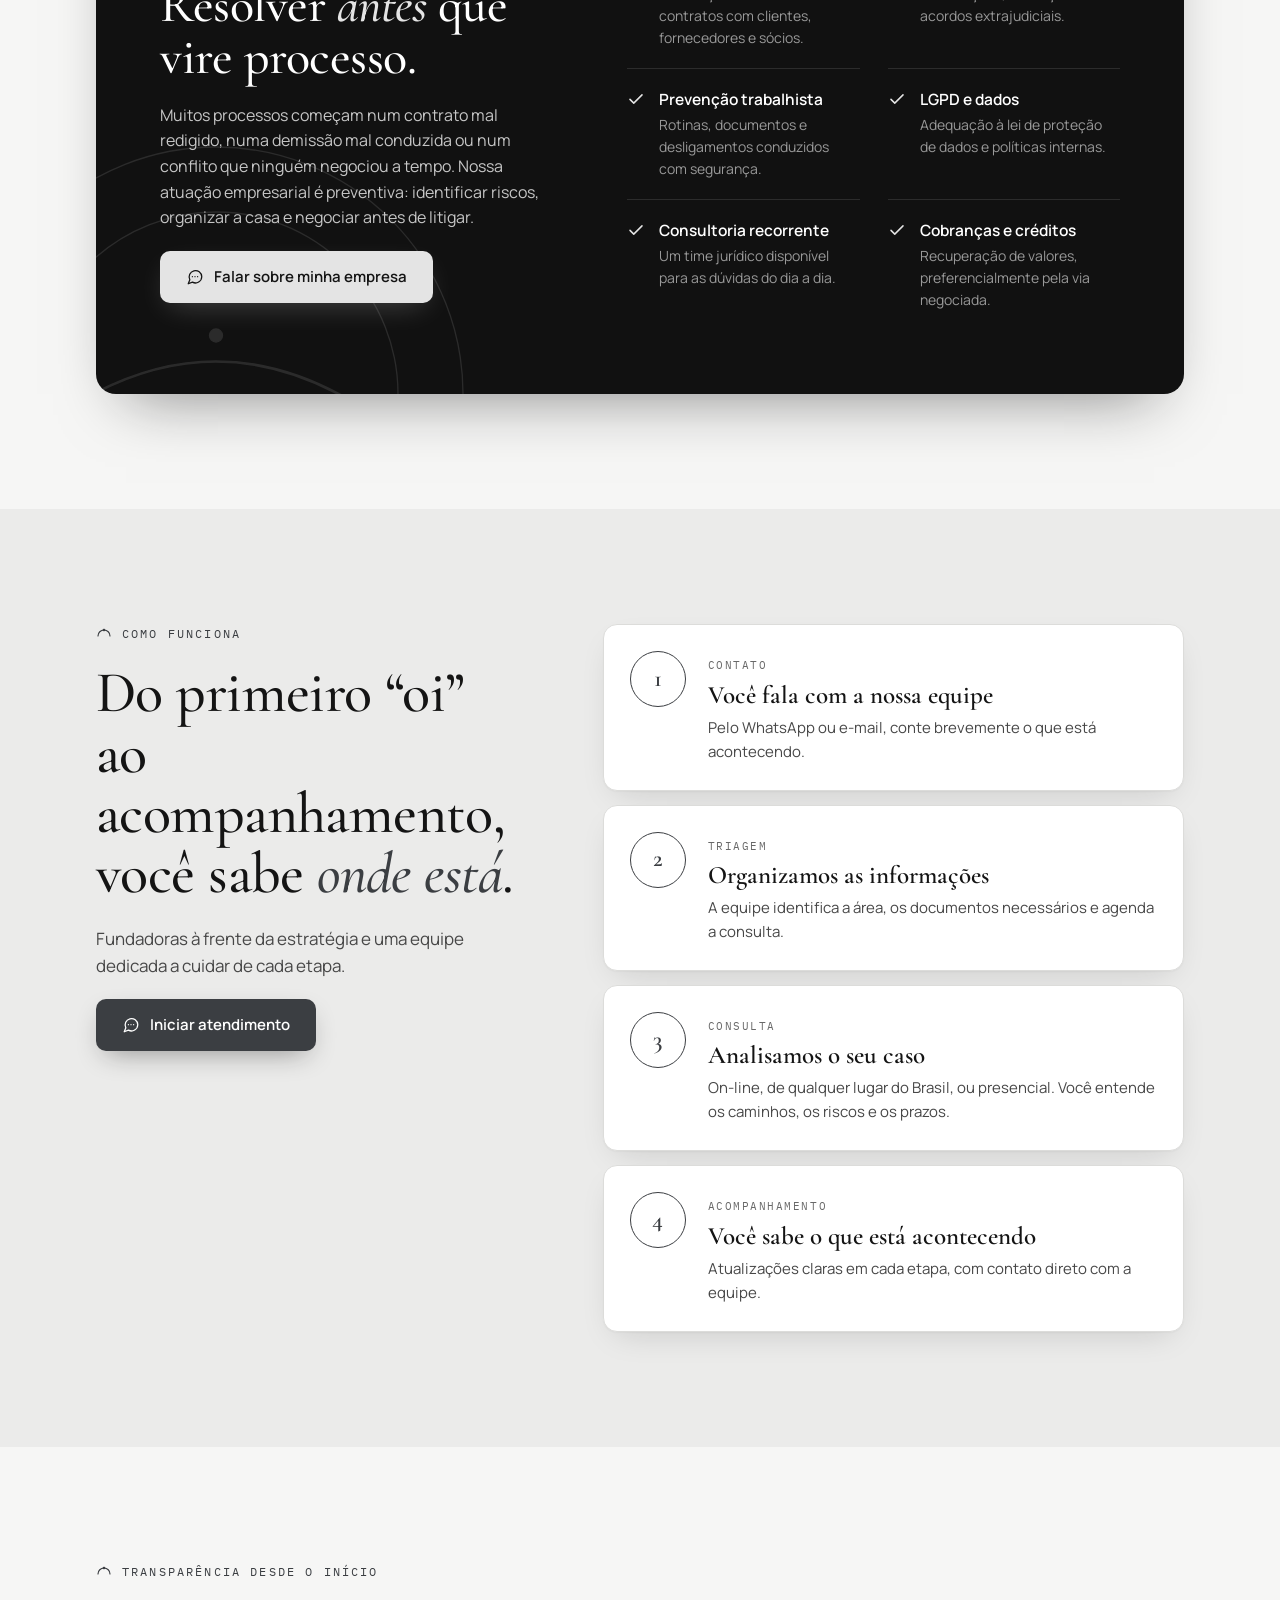
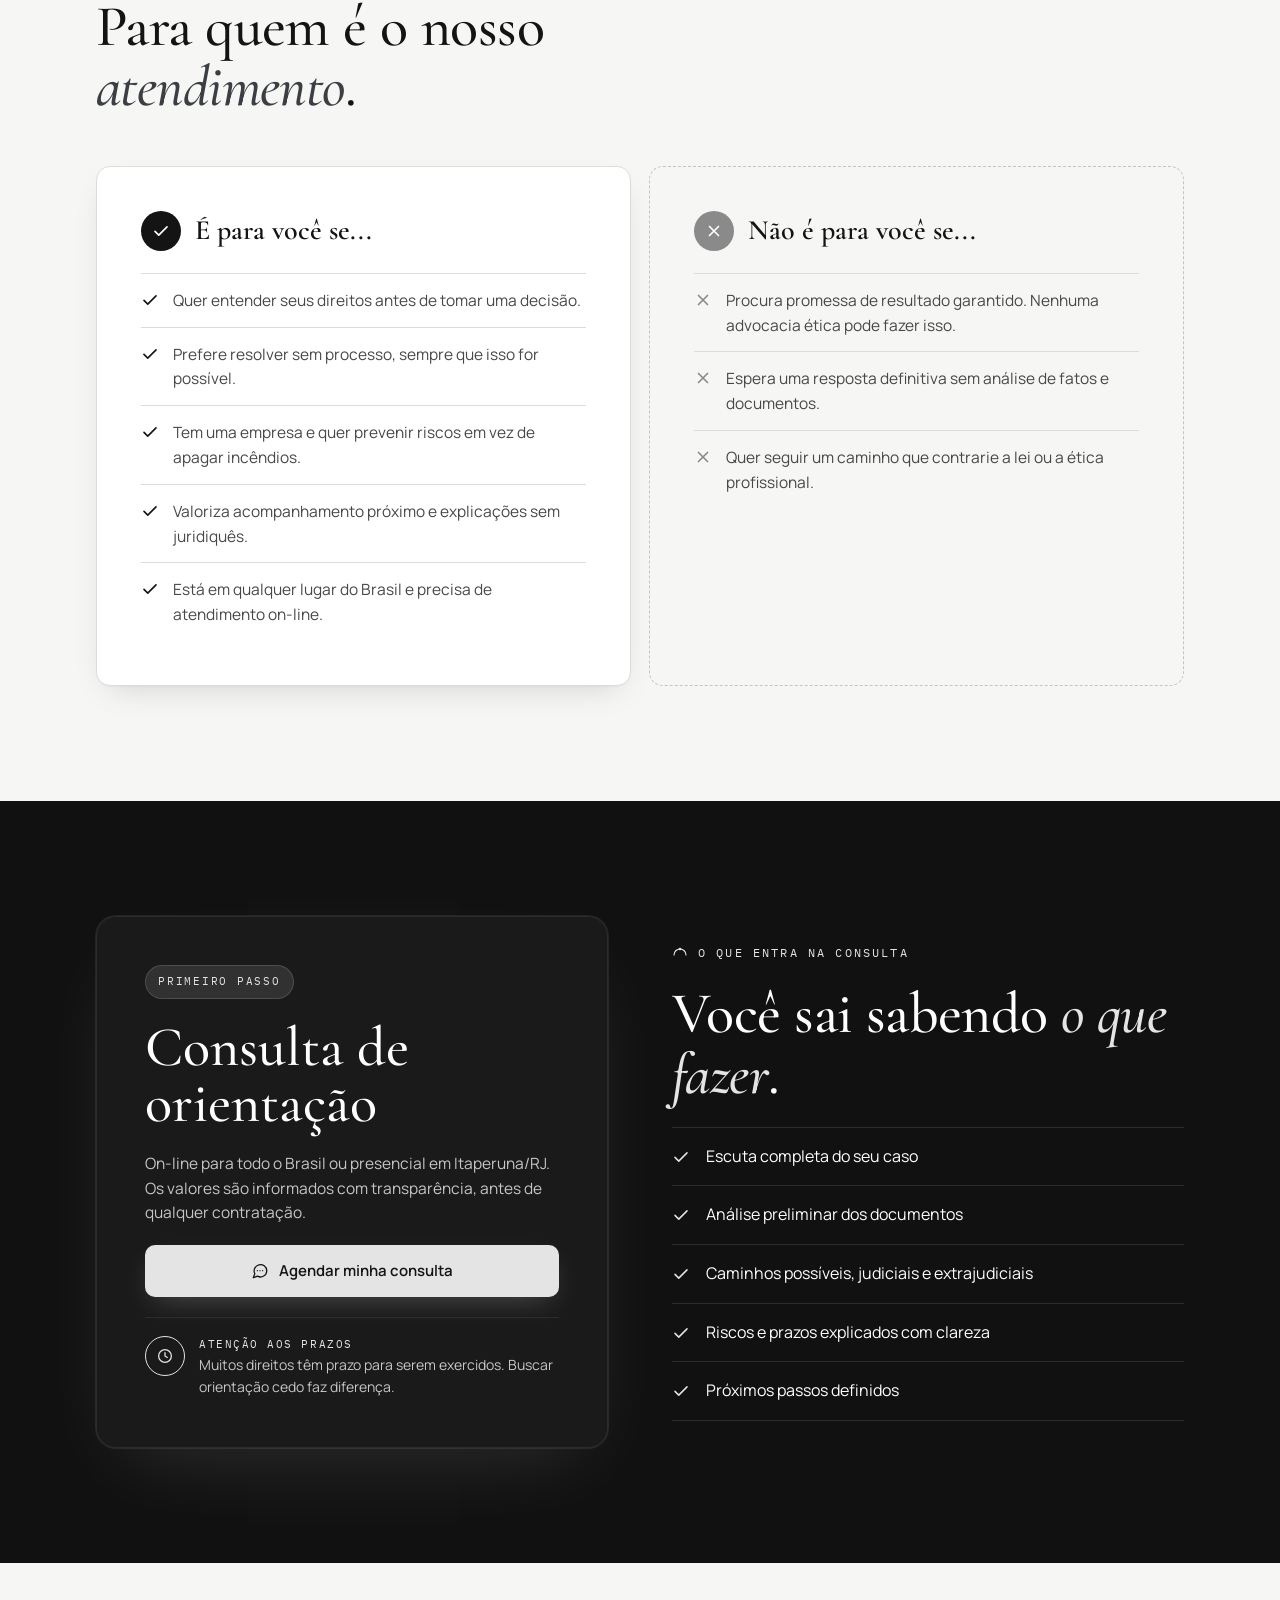
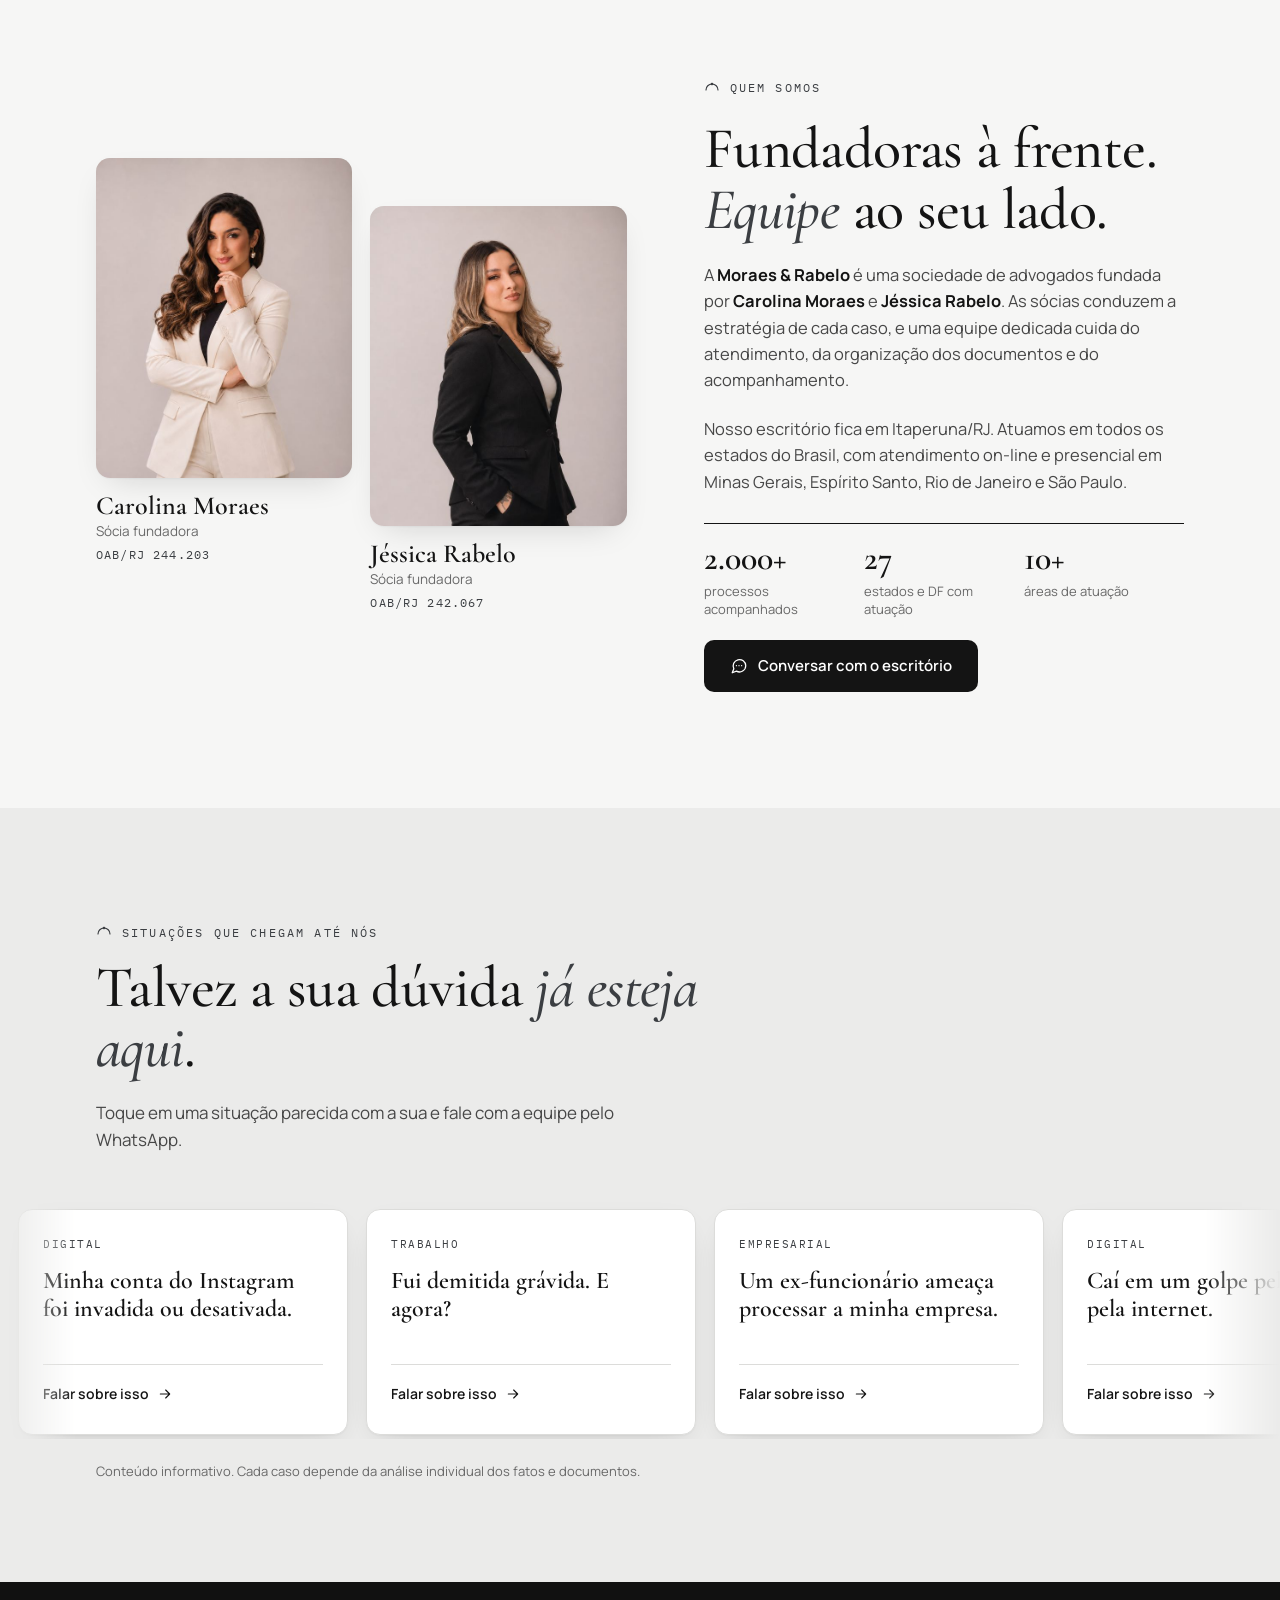
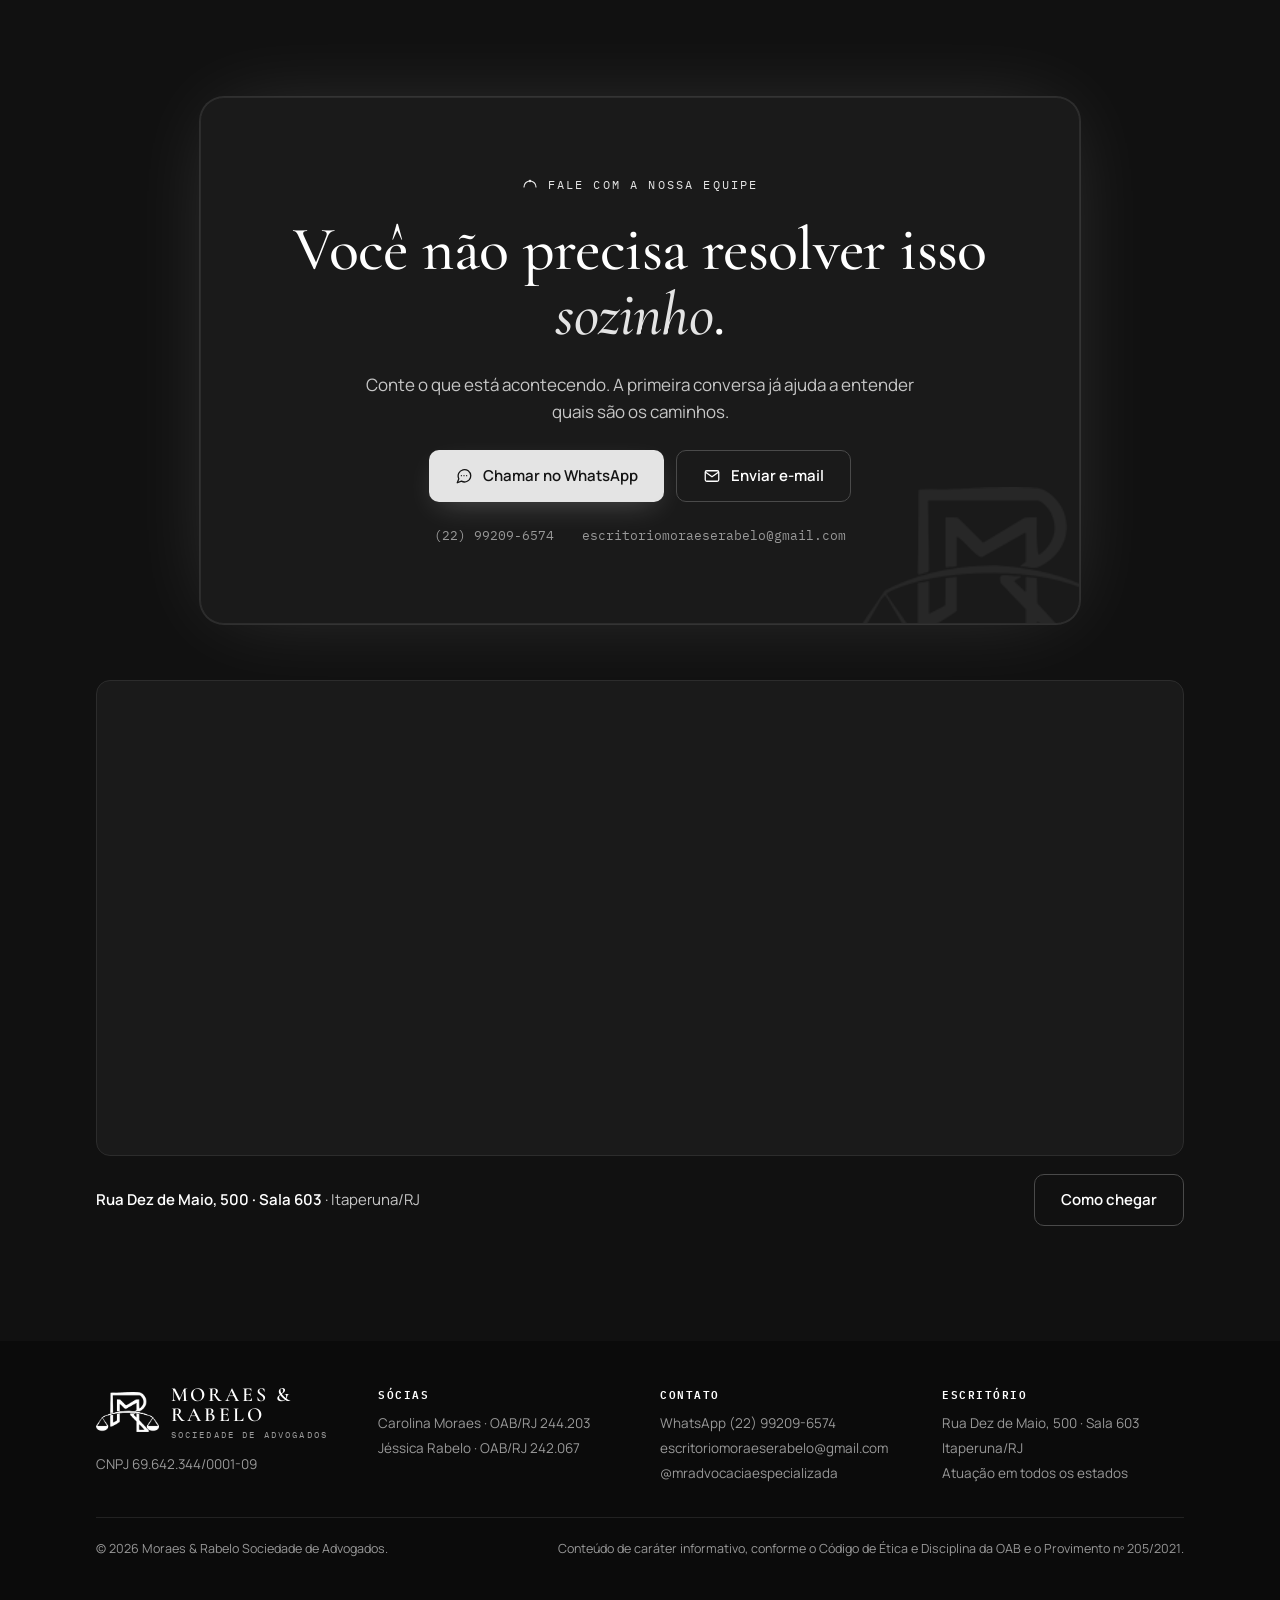
==== commit e2b542f0: "Cria 6 páginas por área (Itaperuna) e links na home Co-Authored-By: Claude Opus 5.5 <noreply@anthrop" ====
--- a/index.html
+++ b/index.html
@@ -335,6 +335,10 @@
 .mr .mapa-i{display:flex; flex-wrap:wrap; align-items:center; justify-content:space-between; gap:12px 24px; color:var(--d2); font-size:15px}
 .mr .mapa-i b{color:var(--d1); font-weight:600}
 @media (max-width:640px){.mr .mapa-f{aspect-ratio:1/1}}
+
+.mr .area-links{display:flex; flex-wrap:wrap; gap:10px; margin-top:28px}
+.mr .area-links a{border:1px solid var(--line); background:#fff; border-radius:999px; padding:10px 18px; font-size:14px; color:var(--t1)}
+.mr .area-links a:hover{border-color:var(--ac)}
 .mr .ft{background:#0B0B0B; color:var(--d3); padding:44px 0 96px; font-size:13.5px; line-height:1.7}
 .mr .ft-g{display:grid; grid-template-columns:repeat(auto-fit,minmax(210px,1fr)); gap:28px 40px}
 .mr .ft .brand img{height:40px}
@@ -480,6 +484,16 @@
       </article>
     </div>
 
+    <div class="area-links rv" id="mr-guias">
+        <span class="eyebrow" style="width:100%">Guias por &#225;rea em Itaperuna</span>
+        <a href="/advogado-trabalhista-itaperuna/">Trabalhista</a>
+        <a href="/advogado-previdenciario-itaperuna/">Previdenci&#225;rio (INSS)</a>
+        <a href="/advogado-familia-itaperuna/">Fam&#237;lia e Sucess&#245;es</a>
+        <a href="/advogado-criminal-itaperuna/">Criminal</a>
+        <a href="/advogado-consumidor-itaperuna/">Consumidor</a>
+        <a href="/advogado-direito-digital/">Direito Digital</a>
+    </div>
+
     <!-- Destaque: EMPRESAS -->
     <div class="biz rv" id="mr-empresas">
       <svg class="biz-arc" aria-hidden="true" viewBox="0 0 400 400" fill="none" stroke="currentColor"><circle cx="200" cy="200" r="190" stroke-width="1"/><circle cx="200" cy="200" r="140" stroke-width="1"/><path d="M60 230 Q200 120 340 230" stroke-width="2"/><circle cx="200" cy="155" r="5" fill="currentColor"/></svg>
